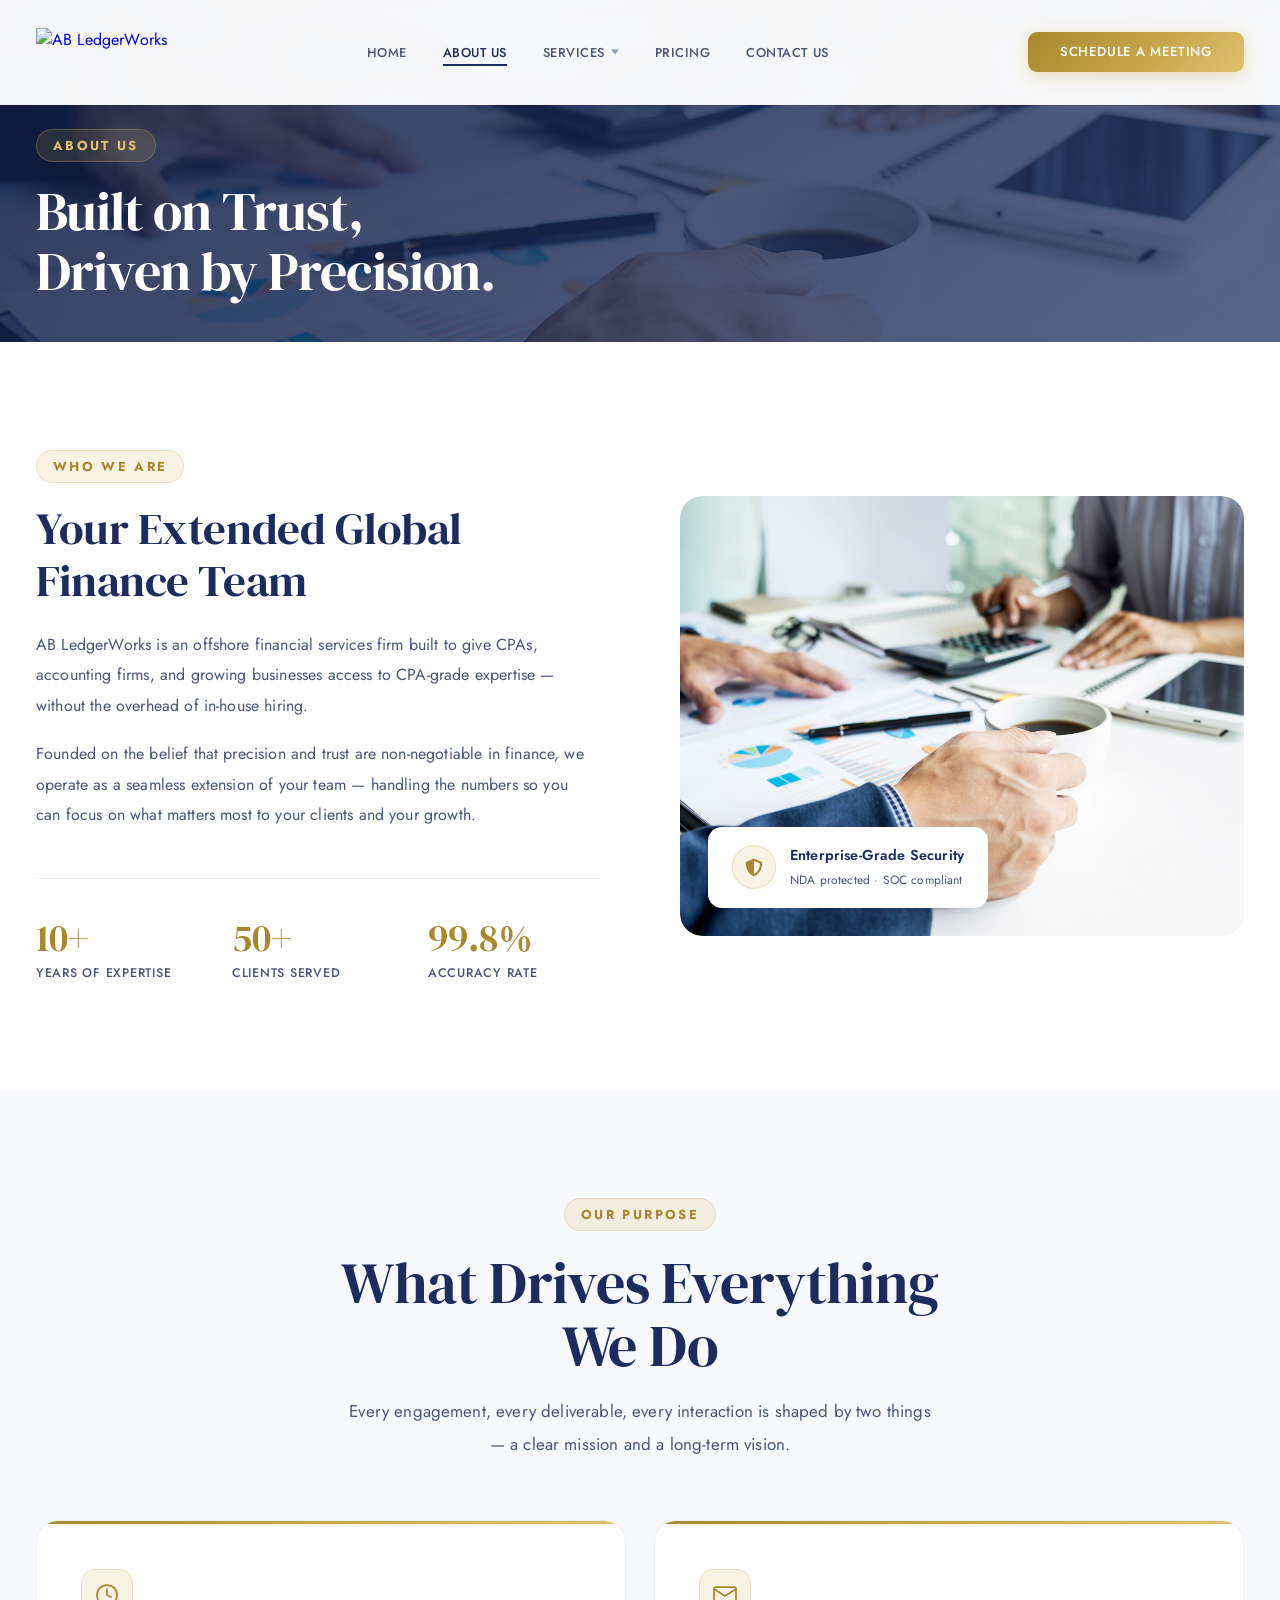
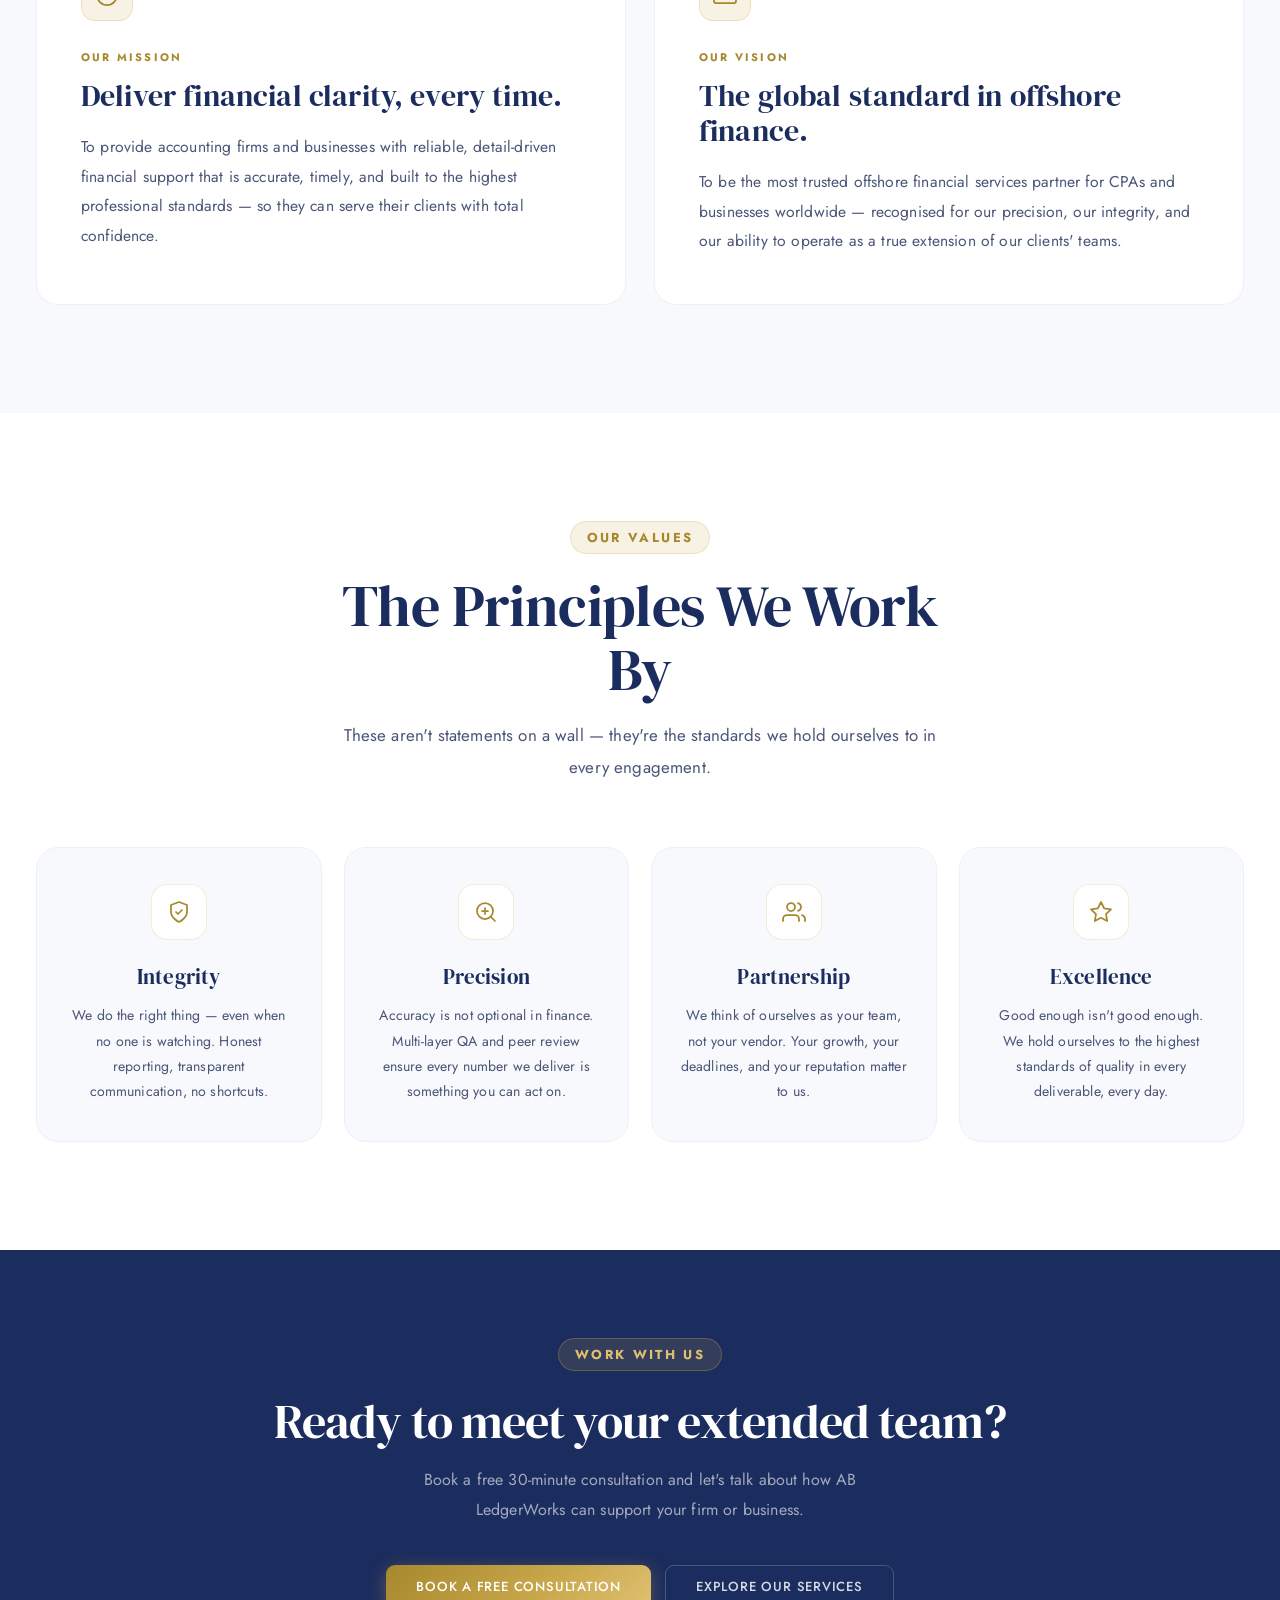
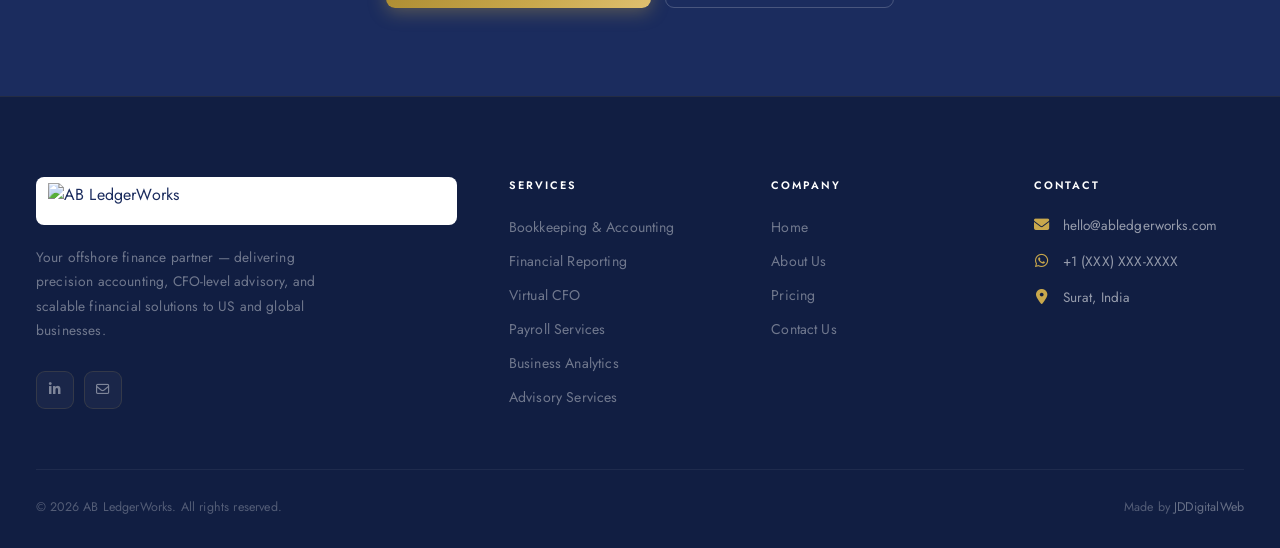
==== about.html @ 85bafb6c "Add About Us page with hero, who-we-are, mission/vision, values, and CTA sections Co-Authored-By: Cl" ====
<!DOCTYPE html>
<html lang="en">
<head>
<meta charset="UTF-8">
<meta name="viewport" content="width=device-width, initial-scale=1.0">
<title>About Us — AB LedgerWorks</title>
<link href="https://fonts.googleapis.com/css2?family=DM+Serif+Display:ital@0;1&family=Jost:wght@300;400;500;600&display=swap" rel="stylesheet">
<link rel="stylesheet" href="https://cdnjs.cloudflare.com/ajax/libs/font-awesome/6.4.0/css/all.min.css">
<link rel="stylesheet" href="/css/global.css">
<script src="/js/layout.js" defer></script>
<style>

  /* ═══════════════════════════════════════
     HERO
  ═══════════════════════════════════════ */
  .about-hero {
    position: relative; height: 38vh; min-height: 300px;
    display: flex; align-items: center; overflow: hidden;
  }
  .about-hero-img {
    position: absolute; inset: 0;
    width: 100%; height: 100%;
    object-fit: cover; object-position: center 40%;
  }
  .about-hero-overlay {
    position: absolute; inset: 0;
    background: linear-gradient(135deg, rgba(17,30,66,0.85) 0%, rgba(27,44,94,0.72) 100%);
  }
  .about-hero-content {
    position: relative; z-index: 2;
    width: 100%; padding-top: 88px;
  }
  .about-hero-label {
    display: inline-flex; align-items: center;
    font-family: var(--font-body);
    font-size: 13px; font-weight: 700; letter-spacing: 0.18em;
    text-transform: uppercase; color: var(--accent-light);
    background: rgba(201,168,76,0.15);
    border: 1px solid rgba(201,168,76,0.35);
    border-radius: 100px; padding: 6px 16px; margin-bottom: 20px;
  }
  .about-hero-title {
    font-family: var(--font-display);
    font-size: clamp(2.2rem, 4.5vw, 3.4rem);
    color: var(--white); font-weight: 400;
    line-height: 1.1; letter-spacing: -0.02em;
  }

  /* ═══════════════════════════════════════
     WHO WE ARE
  ═══════════════════════════════════════ */
  #who-we-are { background: var(--white); }
  .who-grid {
    display: grid; grid-template-columns: 1fr 1fr;
    gap: 80px; align-items: center;
  }
  .who-text .section-label { display: inline-flex; }
  .who-title {
    font-family: var(--font-display);
    font-size: clamp(2rem, 3.5vw, 2.8rem);
    color: var(--navy); font-weight: 400;
    line-height: 1.15; letter-spacing: -0.01em; margin-bottom: 24px;
  }
  .who-body {
    font-family: var(--font-body);
    font-size: 1rem; color: var(--grey-600);
    line-height: 1.9; margin-bottom: 18px; max-width: 56ch;
  }
  .who-stats {
    display: grid; grid-template-columns: repeat(3, 1fr);
    gap: 24px; margin-top: 48px;
    padding-top: 40px; border-top: 1px solid var(--grey-100);
  }
  .who-stat-num {
    font-family: var(--font-display);
    font-size: 2.4rem; color: var(--accent-dark);
    font-weight: 400; line-height: 1; margin-bottom: 6px;
  }
  .who-stat-label {
    font-family: var(--font-body);
    font-size: 0.78rem; font-weight: 500;
    color: var(--grey-600); letter-spacing: 0.06em;
    text-transform: uppercase;
  }
  .who-visual {
    position: relative; border-radius: var(--radius-lg); overflow: hidden;
  }
  .who-visual img {
    width: 100%; height: 440px;
    object-fit: cover; display: block;
    border-radius: var(--radius-lg);
  }
  .who-visual-badge {
    position: absolute; bottom: 28px; left: 28px;
    background: var(--white); border-radius: 14px;
    padding: 18px 24px; box-shadow: var(--shadow-lg);
    display: flex; align-items: center; gap: 14px;
  }
  .who-badge-icon {
    width: 44px; height: 44px; border-radius: 50%;
    background: var(--accent-glow); border: 1.5px solid rgba(201,168,76,0.30);
    display: flex; align-items: center; justify-content: center;
    color: var(--accent-dark); font-size: 1.1rem; flex-shrink: 0;
  }
  .who-badge-text strong {
    display: block; font-family: var(--font-body);
    font-size: 0.9rem; font-weight: 600; color: var(--navy); margin-bottom: 2px;
  }
  .who-badge-text span {
    font-family: var(--font-body);
    font-size: 0.75rem; color: var(--grey-600);
  }

  /* ═══════════════════════════════════════
     MISSION & VISION
  ═══════════════════════════════════════ */
  #mission { background: var(--off-white); }
  .mission-grid {
    display: grid; grid-template-columns: 1fr 1fr; gap: 28px;
    margin-top: 60px;
  }
  .mission-card {
    background: var(--white); border-radius: var(--radius-lg);
    border: 1px solid var(--grey-100);
    padding: 48px 44px;
    position: relative; overflow: hidden;
    transition: box-shadow 0.3s ease, transform 0.3s ease;
  }
  .mission-card:hover { transform: translateY(-4px); box-shadow: var(--shadow-lg); }
  .mission-card-accent {
    position: absolute; top: 0; left: 0; right: 0; height: 3px;
    background: linear-gradient(90deg, var(--accent-dark), var(--accent), var(--accent-light));
  }
  .mission-icon {
    width: 52px; height: 52px; border-radius: 14px;
    background: var(--accent-glow); border: 1.5px solid rgba(201,168,76,0.25);
    display: flex; align-items: center; justify-content: center;
    margin-bottom: 28px;
  }
  .mission-icon svg { width: 24px; height: 24px; stroke: var(--accent-dark); stroke-width: 1.75; fill: none; stroke-linecap: round; stroke-linejoin: round; }
  .mission-card-label {
    font-family: var(--font-body); font-size: 11px; font-weight: 700;
    letter-spacing: 0.2em; text-transform: uppercase;
    color: var(--accent-dark); margin-bottom: 14px;
  }
  .mission-card-title {
    font-family: var(--font-display); font-size: 1.9rem;
    color: var(--navy); font-weight: 400; line-height: 1.15; margin-bottom: 18px;
  }
  .mission-card-body {
    font-family: var(--font-body); font-size: 0.98rem;
    color: var(--grey-600); line-height: 1.9;
  }

  /* ═══════════════════════════════════════
     CORE VALUES
  ═══════════════════════════════════════ */
  #values { background: var(--white); }
  .values-intro { text-align: center; max-width: 640px; margin: 0 auto 64px; }
  .values-intro .section-label { display: inline-flex; }
  .values-grid {
    display: grid; grid-template-columns: repeat(4, 1fr); gap: 22px;
  }
  .value-card {
    background: var(--off-white); border-radius: var(--radius-lg);
    border: 1px solid var(--grey-100);
    padding: 36px 28px; text-align: center;
    transition: background 0.3s ease, transform 0.3s ease, box-shadow 0.3s ease;
  }
  .value-card:hover { background: var(--navy); transform: translateY(-4px); box-shadow: var(--shadow-lg); }
  .value-icon-wrap {
    width: 56px; height: 56px; border-radius: 16px; margin: 0 auto 22px;
    background: var(--white); border: 1.5px solid rgba(201,168,76,0.22);
    display: flex; align-items: center; justify-content: center;
    transition: background 0.3s, border-color 0.3s;
  }
  .value-card:hover .value-icon-wrap { background: rgba(255,255,255,0.10); border-color: rgba(255,255,255,0.20); }
  .value-icon-wrap svg { width: 24px; height: 24px; stroke: var(--accent-dark); stroke-width: 1.75; fill: none; stroke-linecap: round; stroke-linejoin: round; transition: stroke 0.3s; }
  .value-card:hover .value-icon-wrap svg { stroke: var(--accent-light); }
  .value-name {
    font-family: var(--font-display); font-size: 1.3rem;
    color: var(--navy); font-weight: 400; margin-bottom: 12px;
    transition: color 0.3s;
  }
  .value-card:hover .value-name { color: var(--white); }
  .value-desc {
    font-family: var(--font-body); font-size: 0.88rem;
    color: var(--grey-600); line-height: 1.8;
    transition: color 0.3s;
  }
  .value-card:hover .value-desc { color: rgba(255,255,255,0.65); }

  /* ═══════════════════════════════════════
     CTA STRIP
  ═══════════════════════════════════════ */
  #about-cta {
    background: var(--navy);
    padding: 88px 0;
    text-align: center;
  }
  .about-cta-label {
    display: inline-flex; align-items: center;
    font-family: var(--font-body); font-size: 13px; font-weight: 700;
    letter-spacing: 0.18em; text-transform: uppercase;
    color: var(--accent-light);
    background: rgba(201,168,76,0.15);
    border: 1px solid rgba(201,168,76,0.30);
    border-radius: 100px; padding: 6px 16px; margin-bottom: 24px;
  }
  .about-cta-title {
    font-family: var(--font-display);
    font-size: clamp(2rem, 4vw, 3rem);
    color: var(--white); font-weight: 400;
    line-height: 1.1; letter-spacing: -0.02em; margin-bottom: 18px;
  }
  .about-cta-sub {
    font-family: var(--font-body); font-size: 1rem;
    color: rgba(255,255,255,0.60); max-width: 48ch;
    margin: 0 auto 40px; line-height: 1.85;
  }
  .about-cta-actions { display: flex; gap: 14px; justify-content: center; flex-wrap: wrap; }

  /* ═══════════════════════════════════════
     RESPONSIVE
  ═══════════════════════════════════════ */
  @media (max-width: 1024px) {
    .values-grid { grid-template-columns: repeat(2, 1fr); }
  }
  @media (max-width: 900px) {
    .who-grid { grid-template-columns: 1fr; gap: 48px; }
    .mission-grid { grid-template-columns: 1fr; }
    .who-visual { display: none; }
  }
  @media (max-width: 768px) {
    .who-stats { grid-template-columns: repeat(2, 1fr); }
    .values-grid { grid-template-columns: 1fr 1fr; }
    .about-cta-actions { flex-direction: column; align-items: center; }
  }
  @media (max-width: 540px) {
    .values-grid { grid-template-columns: 1fr; }
    .who-stats { grid-template-columns: 1fr; }
  }

</style>
</head>
<body>

<!-- Nav and footer injected by layout.js -->

<!-- ═══════════════ HERO ═══════════════ -->
<section class="about-hero">
  <img src="/about.jpg" alt="AB LedgerWorks team" class="about-hero-img">
  <div class="about-hero-overlay"></div>
  <div class="container about-hero-content">
    <div class="about-hero-label">About Us</div>
    <h1 class="about-hero-title">Built on Trust,<br>Driven by Precision.</h1>
  </div>
</section>

<!-- ═══════════════ WHO WE ARE ═══════════════ -->
<section id="who-we-are" class="section">
  <div class="container">
    <div class="who-grid">

      <div class="who-text">
        <div class="section-label">Who We Are</div>
        <h2 class="who-title">Your Extended Global Finance Team</h2>
        <p class="who-body">AB LedgerWorks is an offshore financial services firm built to give CPAs, accounting firms, and growing businesses access to CPA-grade expertise — without the overhead of in-house hiring.</p>
        <p class="who-body">Founded on the belief that precision and trust are non-negotiable in finance, we operate as a seamless extension of your team — handling the numbers so you can focus on what matters most to your clients and your growth.</p>

        <div class="who-stats">
          <div>
            <div class="who-stat-num">10+</div>
            <div class="who-stat-label">Years of Expertise</div>
          </div>
          <div>
            <div class="who-stat-num">50+</div>
            <div class="who-stat-label">Clients Served</div>
          </div>
          <div>
            <div class="who-stat-num">99.8%</div>
            <div class="who-stat-label">Accuracy Rate</div>
          </div>
        </div>
      </div>

      <div class="who-visual">
        <img src="/about.jpg" alt="AB LedgerWorks at work">
        <div class="who-visual-badge">
          <div class="who-badge-icon">
            <i class="fa-solid fa-shield-halved"></i>
          </div>
          <div class="who-badge-text">
            <strong>Enterprise-Grade Security</strong>
            <span>NDA protected · SOC compliant</span>
          </div>
        </div>
      </div>

    </div>
  </div>
</section>

<!-- ═══════════════ MISSION & VISION ═══════════════ -->
<section id="mission" class="section">
  <div class="container">
    <div style="text-align:center; max-width:640px; margin:0 auto;">
      <div class="section-label" style="display:inline-flex;">Our Purpose</div>
      <h2 class="section-title">What Drives Everything We Do</h2>
      <p class="section-subtitle" style="margin:0 auto;">Every engagement, every deliverable, every interaction is shaped by two things — a clear mission and a long-term vision.</p>
    </div>

    <div class="mission-grid">

      <div class="mission-card">
        <div class="mission-card-accent"></div>
        <div class="mission-icon">
          <svg viewBox="0 0 24 24"><circle cx="12" cy="12" r="10"/><polyline points="12 6 12 12 16 14"/></svg>
        </div>
        <div class="mission-card-label">Our Mission</div>
        <h3 class="mission-card-title">Deliver financial clarity, every time.</h3>
        <p class="mission-card-body">To provide accounting firms and businesses with reliable, detail-driven financial support that is accurate, timely, and built to the highest professional standards — so they can serve their clients with total confidence.</p>
      </div>

      <div class="mission-card">
        <div class="mission-card-accent"></div>
        <div class="mission-icon">
          <svg viewBox="0 0 24 24"><path d="M1 6l11 7L23 6"/><rect x="1" y="4" width="22" height="16" rx="2"/></svg>
        </div>
        <div class="mission-card-label">Our Vision</div>
        <h3 class="mission-card-title">The global standard in offshore finance.</h3>
        <p class="mission-card-body">To be the most trusted offshore financial services partner for CPAs and businesses worldwide — recognised for our precision, our integrity, and our ability to operate as a true extension of our clients' teams.</p>
      </div>

    </div>
  </div>
</section>

<!-- ═══════════════ CORE VALUES ═══════════════ -->
<section id="values" class="section">
  <div class="container">
    <div class="values-intro">
      <div class="section-label">Our Values</div>
      <h2 class="section-title">The Principles We Work By</h2>
      <p class="section-subtitle" style="margin:0 auto;">These aren't statements on a wall — they're the standards we hold ourselves to in every engagement.</p>
    </div>

    <div class="values-grid">

      <div class="value-card">
        <div class="value-icon-wrap">
          <svg viewBox="0 0 24 24"><path d="M12 22s8-4 8-10V5l-8-3-8 3v7c0 6 8 10 8 10z"/><polyline points="9 12 11 14 15 10"/></svg>
        </div>
        <div class="value-name">Integrity</div>
        <p class="value-desc">We do the right thing — even when no one is watching. Honest reporting, transparent communication, no shortcuts.</p>
      </div>

      <div class="value-card">
        <div class="value-icon-wrap">
          <svg viewBox="0 0 24 24"><circle cx="11" cy="11" r="8"/><line x1="21" y1="21" x2="16.65" y2="16.65"/><line x1="11" y1="8" x2="11" y2="14"/><line x1="8" y1="11" x2="14" y2="11"/></svg>
        </div>
        <div class="value-name">Precision</div>
        <p class="value-desc">Accuracy is not optional in finance. Multi-layer QA and peer review ensure every number we deliver is something you can act on.</p>
      </div>

      <div class="value-card">
        <div class="value-icon-wrap">
          <svg viewBox="0 0 24 24"><path d="M17 21v-2a4 4 0 0 0-4-4H5a4 4 0 0 0-4 4v2"/><circle cx="9" cy="7" r="4"/><path d="M23 21v-2a4 4 0 0 0-3-3.87"/><path d="M16 3.13a4 4 0 0 1 0 7.75"/></svg>
        </div>
        <div class="value-name">Partnership</div>
        <p class="value-desc">We think of ourselves as your team, not your vendor. Your growth, your deadlines, and your reputation matter to us.</p>
      </div>

      <div class="value-card">
        <div class="value-icon-wrap">
          <svg viewBox="0 0 24 24"><polygon points="12 2 15.09 8.26 22 9.27 17 14.14 18.18 21.02 12 17.77 5.82 21.02 7 14.14 2 9.27 8.91 8.26 12 2"/></svg>
        </div>
        <div class="value-name">Excellence</div>
        <p class="value-desc">Good enough isn't good enough. We hold ourselves to the highest standards of quality in every deliverable, every day.</p>
      </div>

    </div>
  </div>
</section>

<!-- ═══════════════ CTA ═══════════════ -->
<section id="about-cta">
  <div class="container">
    <div class="about-cta-label">Work With Us</div>
    <h2 class="about-cta-title">Ready to meet your extended team?</h2>
    <p class="about-cta-sub">Book a free 30-minute consultation and let's talk about how AB LedgerWorks can support your firm or business.</p>
    <div class="about-cta-actions">
      <a href="/contact.html" class="btn btn-primary">Book a Free Consultation</a>
      <a href="/services.html" class="btn btn-outline-white">Explore Our Services</a>
    </div>
  </div>
</section>

<script>
  /* ── ABOUT PAGE JS ── */
</script>
</body>
</html>
---- css/global.css ----
/* ═══════════════════════════════════════
   AB LEDGERWORKS — GLOBAL STYLESHEET
   Shared across all pages
═══════════════════════════════════════ */

/* ─── TOKENS ─── */
:root {
  --navy:         #1B2C5E;
  --navy-deep:    #111E42;
  --navy-mid:     #213570;
  --navy-light:   #2B4494;
  --accent:       #C9A84C;
  --accent-light: #DFC070;
  --accent-dark:  #A8882E;
  --accent-glow:  rgba(201,168,76,0.15);
  --silver:       #8C9BB5;
  --white:        #FFFFFF;
  --off-white:    #F8F9FC;
  --grey-50:      #F4F6FA;
  --grey-100:     #EDF0F7;
  --grey-200:     #D8DDEC;
  --grey-300:     #B8C2D8;
  --grey-400:     #8C9BB5;
  --grey-600:     #4A5578;
  --grey-800:     #2A3355;
  --font-display: 'DM Serif Display', Georgia, serif;
  --font-body:    'Jost', system-ui, sans-serif;
  --shadow-sm:    0 1px 4px rgba(27,44,94,0.07);
  --shadow-md:    0 4px 20px rgba(27,44,94,0.12);
  --shadow-lg:    0 16px 52px rgba(27,44,94,0.18);
  --shadow-accent: 0 8px 32px rgba(201,168,76,0.30);
  --radius:       14px;
  --radius-lg:    22px;
  --radius-xl:    32px;
}

/* ─── RESET ─── */
*, *::before, *::after { box-sizing: border-box; margin: 0; padding: 0; }
html { scroll-behavior: smooth; }
body {
  font-family: var(--font-body);
  font-size: 16px;
  font-weight: 400;
  color: var(--navy);
  background: var(--white);
  overflow-x: hidden;
  -webkit-font-smoothing: antialiased;
  letter-spacing: 0.01em;
}

/* ─── UTILITY ─── */
.container { max-width: 1320px; margin: 0 auto; padding: 0 36px; }
.section { padding: 108px 0; }

/* ─── SECTION TYPOGRAPHY ─── */
.section-label {
  display: inline-flex; align-items: center;
  font-family: var(--font-body);
  font-size: 13px; font-weight: 700; letter-spacing: 0.18em;
  text-transform: uppercase; color: var(--accent-dark); margin-bottom: 20px;
  background: var(--accent-glow);
  border: 1px solid rgba(201,168,76,0.25);
  border-radius: 100px;
  padding: 6px 16px;
  backdrop-filter: blur(6px); -webkit-backdrop-filter: blur(6px);
}
.section-title {
  font-family: var(--font-display);
  font-size: clamp(2.6rem, 4.5vw, 3.6rem);
  color: var(--navy); line-height: 1.1; margin-bottom: 18px;
  font-weight: 400; letter-spacing: -0.01em;
}
.section-subtitle {
  font-family: var(--font-body);
  font-size: 1.06rem; font-weight: 400; color: var(--grey-600); line-height: 1.9; max-width: 60ch;
}

/* ─── BUTTONS ─── */
.btn {
  display: inline-flex; align-items: center; gap: 8px;
  padding: 14px 30px; border-radius: 9px; font-family: var(--font-body);
  font-size: 0.82rem; font-weight: 500; cursor: pointer;
  text-decoration: none; border: none; line-height: 1;
  letter-spacing: 0.06em; text-transform: uppercase;
}
.btn-primary {
  background: linear-gradient(135deg, var(--accent-dark) 0%, var(--accent) 60%, var(--accent-light) 100%);
  color: var(--white); box-shadow: 0 4px 18px rgba(201,168,76,0.36);
  transition: transform 0.25s, box-shadow 0.25s;
}
.btn-primary:hover { transform: translateY(-2px); box-shadow: var(--shadow-accent); }
.btn-outline {
  background: transparent; color: var(--navy); border: 1.5px solid var(--grey-200);
  transition: border-color 0.2s, color 0.2s, background 0.2s;
}
.btn-outline:hover { border-color: var(--accent); color: var(--accent-dark); background: var(--accent-glow); }
.btn-outline-white {
  background: transparent; color: rgba(255,255,255,0.82);
  border: 1.5px solid rgba(255,255,255,0.20);
  transition: border-color 0.2s, color 0.2s, background 0.2s;
}
.btn-outline-white:hover { border-color: rgba(255,255,255,0.6); color: var(--white); background: rgba(255,255,255,0.08); }
.btn-glass {
  background: rgba(255,255,255,0.10); color: var(--white);
  border: 1.5px solid rgba(255,255,255,0.22);
  backdrop-filter: blur(10px); -webkit-backdrop-filter: blur(10px);
  transition: background 0.25s, border-color 0.25s, color 0.25s, box-shadow 0.25s;
}
.btn-glass:hover {
  background: var(--accent); border-color: var(--accent);
  color: var(--white); box-shadow: var(--shadow-accent);
}
.btn-navy {
  background: var(--navy); color: var(--white);
  box-shadow: 0 4px 18px rgba(27,44,94,0.30);
  transition: background 0.25s, transform 0.25s, box-shadow 0.25s;
}
.btn-navy:hover { background: var(--navy-light); transform: translateY(-2px); box-shadow: 0 8px 28px rgba(27,44,94,0.38); }

/* ─── SCROLL PROGRESS ─── */
.scroll-progress {
  position: fixed; top: 0; left: 0; height: 3px;
  background: linear-gradient(90deg, var(--navy-deep), var(--navy-light), #5B8FD4);
  z-index: 200; width: 0%; transition: width 0.1s linear;
}

/* ═══════════════════════════════════════
   NAVBAR
═══════════════════════════════════════ */
nav {
  position: fixed; top: 0; left: 0; right: 0; z-index: 100;
  padding: 28px 0;
  background: rgba(255,255,255,0.96);
  backdrop-filter: blur(14px); -webkit-backdrop-filter: blur(14px);
  box-shadow: 0 1px 0 rgba(27,44,94,0.08);
  border-bottom: 1px solid var(--grey-100);
  transition: padding 0.3s ease, box-shadow 0.3s ease;
}
nav.scrolled {
  padding: 20px 0;
  box-shadow: 0 4px 28px rgba(27,44,94,0.10);
  border-bottom-color: var(--grey-200);
}
nav .container { display: flex; align-items: center; justify-content: space-between; gap: 24px; }

.nav-logo { display: flex; align-items: center; gap: 14px; text-decoration: none; flex-shrink: 0; order: 1; }
.nav-logo-img { height: 48px; width: auto; object-fit: contain; }

.nav-links { display: flex; align-items: center; gap: 36px; list-style: none; flex: 1; justify-content: center; order: 2; }
.nav-item { position: relative; }
.nav-item > a {
  display: flex; align-items: center; gap: 5px; color: var(--grey-600);
  text-decoration: none; font-size: 0.8rem; font-weight: 500;
  letter-spacing: 0.04em; text-transform: uppercase;
  transition: color 0.2s; position: relative;
}
.nav-item > a::after {
  content: ''; position: absolute; bottom: -4px; left: 0; right: 0;
  height: 1.5px; background: var(--navy);
  transform: scaleX(0); transition: transform 0.25s ease;
}
.nav-item > a:hover,
.nav-item > a.active { color: var(--navy); }
.nav-item > a:hover::after,
.nav-item > a.active::after { transform: scaleX(1); }

.dropdown-toggle { padding-right: 14px; }
.dropdown-toggle::before {
  content: ''; position: absolute; right: 0; top: 50%;
  transform: translateY(-50%); width: 0; height: 0;
  border-left: 4px solid transparent; border-right: 4px solid transparent;
  border-top: 5px solid var(--grey-400);
  transition: transform 0.3s, border-top-color 0.2s; pointer-events: none;
}
.nav-item:hover > a.dropdown-toggle::before { transform: translateY(-50%) rotate(180deg); border-top-color: var(--navy); }
.nav-item > a.dropdown-toggle::after { display: none; }

.dropdown-menu {
  position: absolute; top: 100%; left: -16px; min-width: 290px;
  background: var(--white); border: 1px solid var(--grey-100); border-radius: 16px;
  box-shadow: 0 16px 44px rgba(27,44,94,0.14);
  margin-top: 10px; opacity: 0; visibility: hidden;
  transform: translateY(-6px); transition: all 0.25s ease;
  padding: 8px 0; z-index: 101;
}
.nav-item:hover .dropdown-menu { opacity: 1; visibility: visible; transform: translateY(0); }
.dropdown-menu a {
  display: block; padding: 11px 20px; color: var(--grey-600);
  text-decoration: none; font-size: 0.86rem; font-weight: 500;
  transition: all 0.2s; border-left: 2px solid transparent;
}
.dropdown-menu a:hover { background: var(--grey-50); color: var(--navy); border-left-color: var(--navy); padding-left: 24px; }
.dropdown-menu .dropdown-title {
  padding: 12px 20px 8px; color: var(--navy); font-weight: 700;
  font-size: 0.74rem; text-transform: uppercase; letter-spacing: 0.11em;
  border-bottom: 1px solid var(--grey-100);
}

.nav-cta { display: flex; align-items: center; gap: 12px; flex-shrink: 0; order: 3; }

.hamburger {
  display: none; flex-direction: column; gap: 5px; cursor: pointer;
  padding: 4px; background: none; border: none; order: 3; margin-left: auto;
}
.hamburger span { display: block; width: 22px; height: 2px; background: var(--navy); border-radius: 2px; transition: all 0.3s ease; }
.hamburger.active span:nth-child(1) { transform: translateY(7px) rotate(45deg); }
.hamburger.active span:nth-child(2) { opacity: 0; transform: scaleX(0); }
.hamburger.active span:nth-child(3) { transform: translateY(-7px) rotate(-45deg); }

.mobile-menu {
  display: none; position: fixed; top: 62px; left: 0; right: 0;
  background: var(--navy-deep); flex-direction: column;
  z-index: 99; max-height: calc(100vh - 62px); overflow-y: auto; padding: 20px 0;
}
.mobile-menu.active { display: flex; }
.mobile-menu > a, .mobile-menu .mobile-dropdown-toggle {
  padding: 14px 24px; color: rgba(255,255,255,0.8); text-decoration: none;
  font-size: 0.9rem; font-weight: 500;
  border-bottom: 1px solid rgba(27,44,94,0.25);
  transition: all 0.2s; display: flex; align-items: center; justify-content: space-between;
  background: none; border: none; cursor: pointer; width: 100%;
}
.mobile-menu > a:hover, .mobile-menu .mobile-dropdown-toggle:hover { background: rgba(43,68,148,0.30); color: var(--white); }
.mobile-dropdown-menu { display: none; flex-direction: column; background: rgba(0,0,0,0.2); }
.mobile-dropdown-menu.active { display: flex; }
.mobile-dropdown-menu a {
  padding: 11px 40px; color: rgba(255,255,255,0.68); text-decoration: none;
  font-size: 0.85rem; border-bottom: 1px solid rgba(27,44,94,0.15);
}
.mobile-dropdown-menu a:hover { background: rgba(43,68,148,0.25); color: rgba(255,255,255,0.95); }

/* ═══════════════════════════════════════
   FOOTER
═══════════════════════════════════════ */
footer { background: var(--navy-deep); padding: 80px 0 32px; border-top: 1px solid rgba(201,168,76,0.10); }
.footer-top { display: grid; grid-template-columns: 2fr 1fr 1fr 1fr; gap: 52px; margin-bottom: 60px; }

.footer-logo-img { height: 48px; width: auto; object-fit: contain; display: block; margin-bottom: 20px; background: var(--white); padding: 6px 12px; border-radius: 8px; }
.footer-brand-desc { color: rgba(255,255,255,0.40); font-size: 0.86rem; line-height: 1.78; max-width: 280px; margin-bottom: 28px; }
.footer-social { display: flex; gap: 10px; }
.footer-social a {
  width: 38px; height: 38px; border-radius: 9px;
  background: rgba(255,255,255,0.04); border: 1px solid rgba(201,168,76,0.14);
  display: flex; align-items: center; justify-content: center;
  color: rgba(255,255,255,0.44); text-decoration: none; font-size: 0.85rem;
  transition: background 0.25s, border-color 0.25s, color 0.25s;
}
.footer-social a:hover { background: var(--accent); border-color: var(--accent); color: var(--navy-deep); }
.footer-col-title { font-family: var(--font-body); color: var(--white); font-weight: 600; font-size: 0.68rem; text-transform: uppercase; letter-spacing: 0.18em; margin-bottom: 22px; }
.footer-links { list-style: none; display: flex; flex-direction: column; gap: 11px; }
.footer-links a { font-family: var(--font-body); color: rgba(255,255,255,0.40); font-size: 0.88rem; font-weight: 400; text-decoration: none; transition: color 0.2s; }
.footer-links a:hover { color: var(--accent-light); }
.footer-contact-item { display: flex; align-items: flex-start; gap: 13px; margin-bottom: 16px; }
.contact-icon { color: var(--accent); flex-shrink: 0; font-size: 0.95rem; width: 1rem; display: flex; align-items: center; justify-content: center; margin-top: 2px; }
.footer-contact-item span, .footer-contact-item a { color: rgba(255,255,255,0.56); font-size: 0.85rem; line-height: 1.5; text-decoration: none; transition: color 0.2s; }
.footer-contact-item a:hover { color: var(--accent-light); }
.footer-bottom {
  border-top: 1px solid rgba(255,255,255,0.06); padding-top: 28px;
  display: flex; justify-content: space-between; align-items: center; flex-wrap: wrap; gap: 16px;
}
.footer-copy { color: rgba(255,255,255,0.28); font-size: 0.78rem; }
.footer-credit { color: rgba(255,255,255,0.28); font-size: 0.78rem; }
.footer-credit a { color: rgba(255,255,255,0.36); text-decoration: none; transition: color 0.2s; }
.footer-credit a:hover { color: var(--accent-light); }

/* ═══════════════════════════════════════
   RESPONSIVE — SHARED
═══════════════════════════════════════ */
@media (max-width: 1100px) {
  .footer-top { grid-template-columns: 1fr 1fr; gap: 40px; }
}
@media (max-width: 900px) {
  .nav-links, .nav-cta { display: none; }
  .hamburger { display: flex; }
  .section { padding: 84px 0; }
}
@media (max-width: 768px) {
  nav { padding: 10px 0; }
  .nav-logo-img { height: 36px; }
  .section { padding: 72px 0; }
  .footer-top { grid-template-columns: 1fr; gap: 36px; }
  .footer-brand-desc { max-width: 100%; }
  .footer-bottom { flex-direction: column; align-items: flex-start; }
}
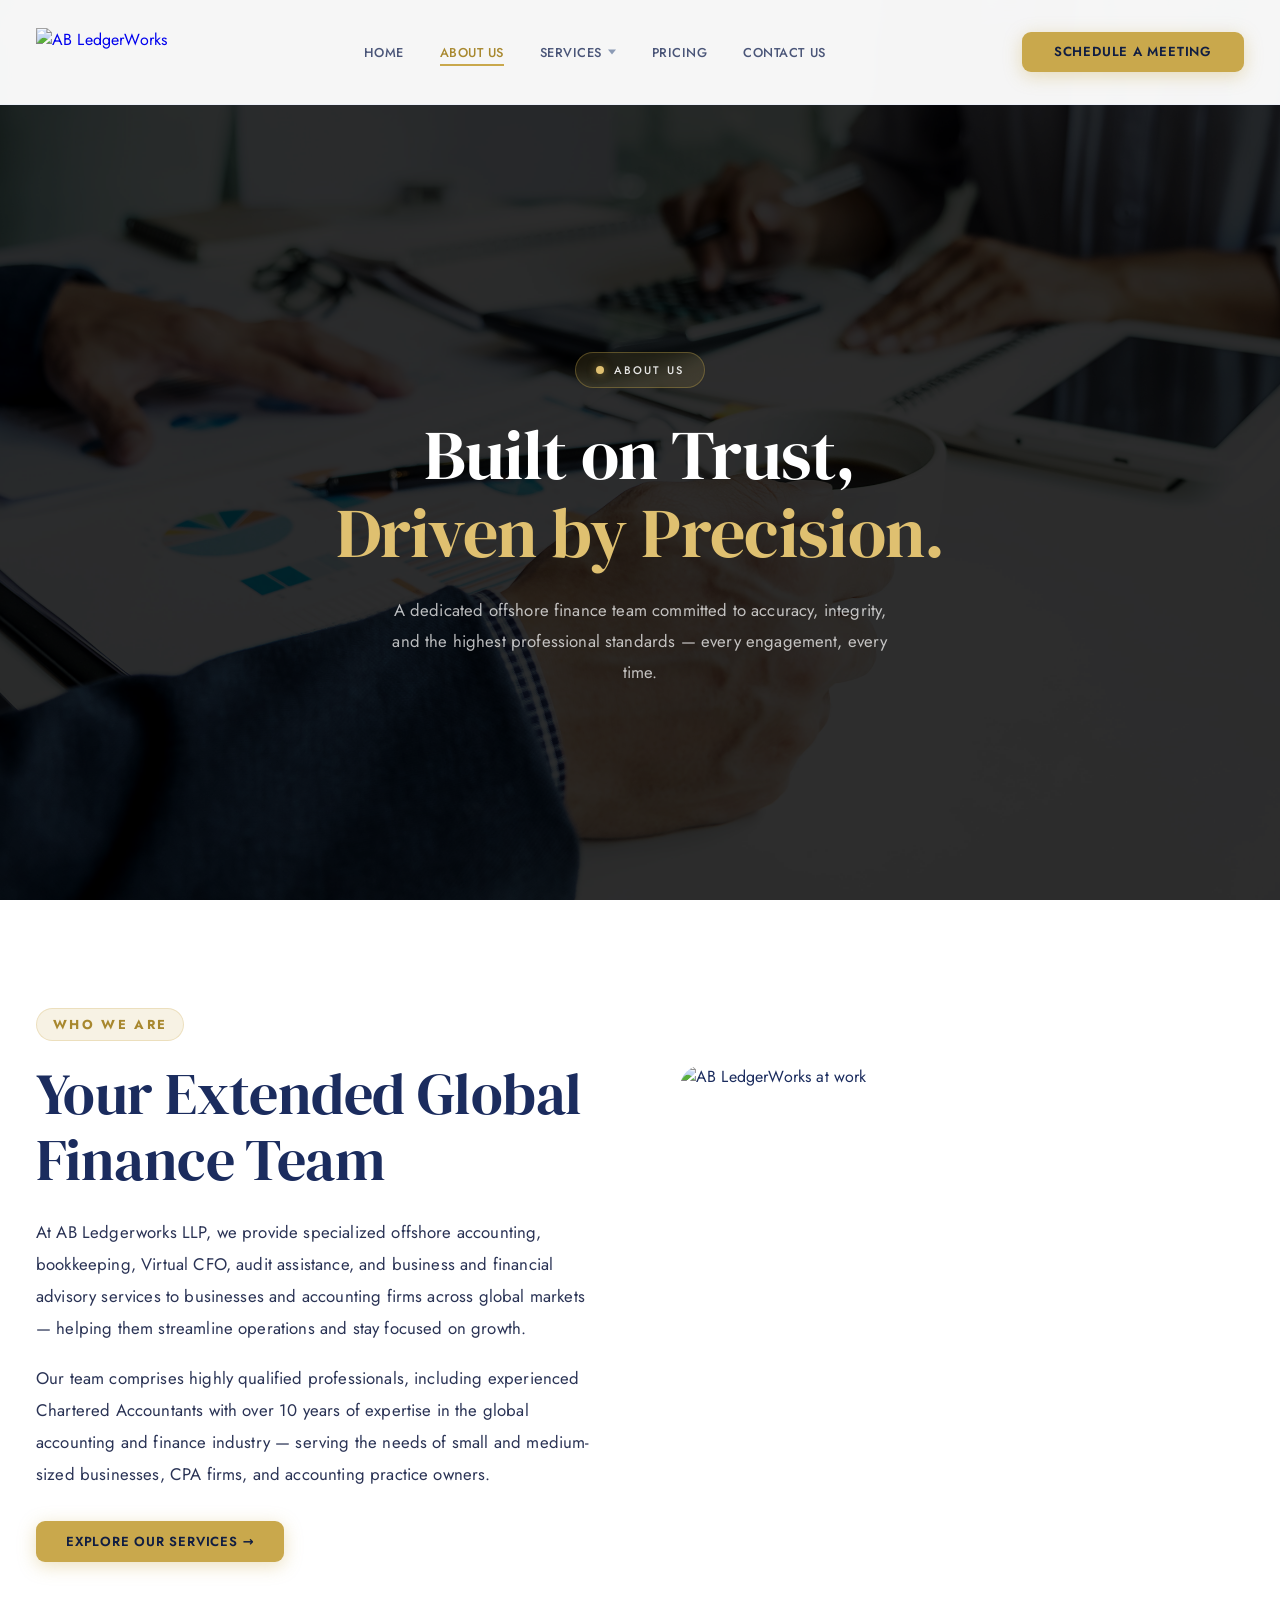
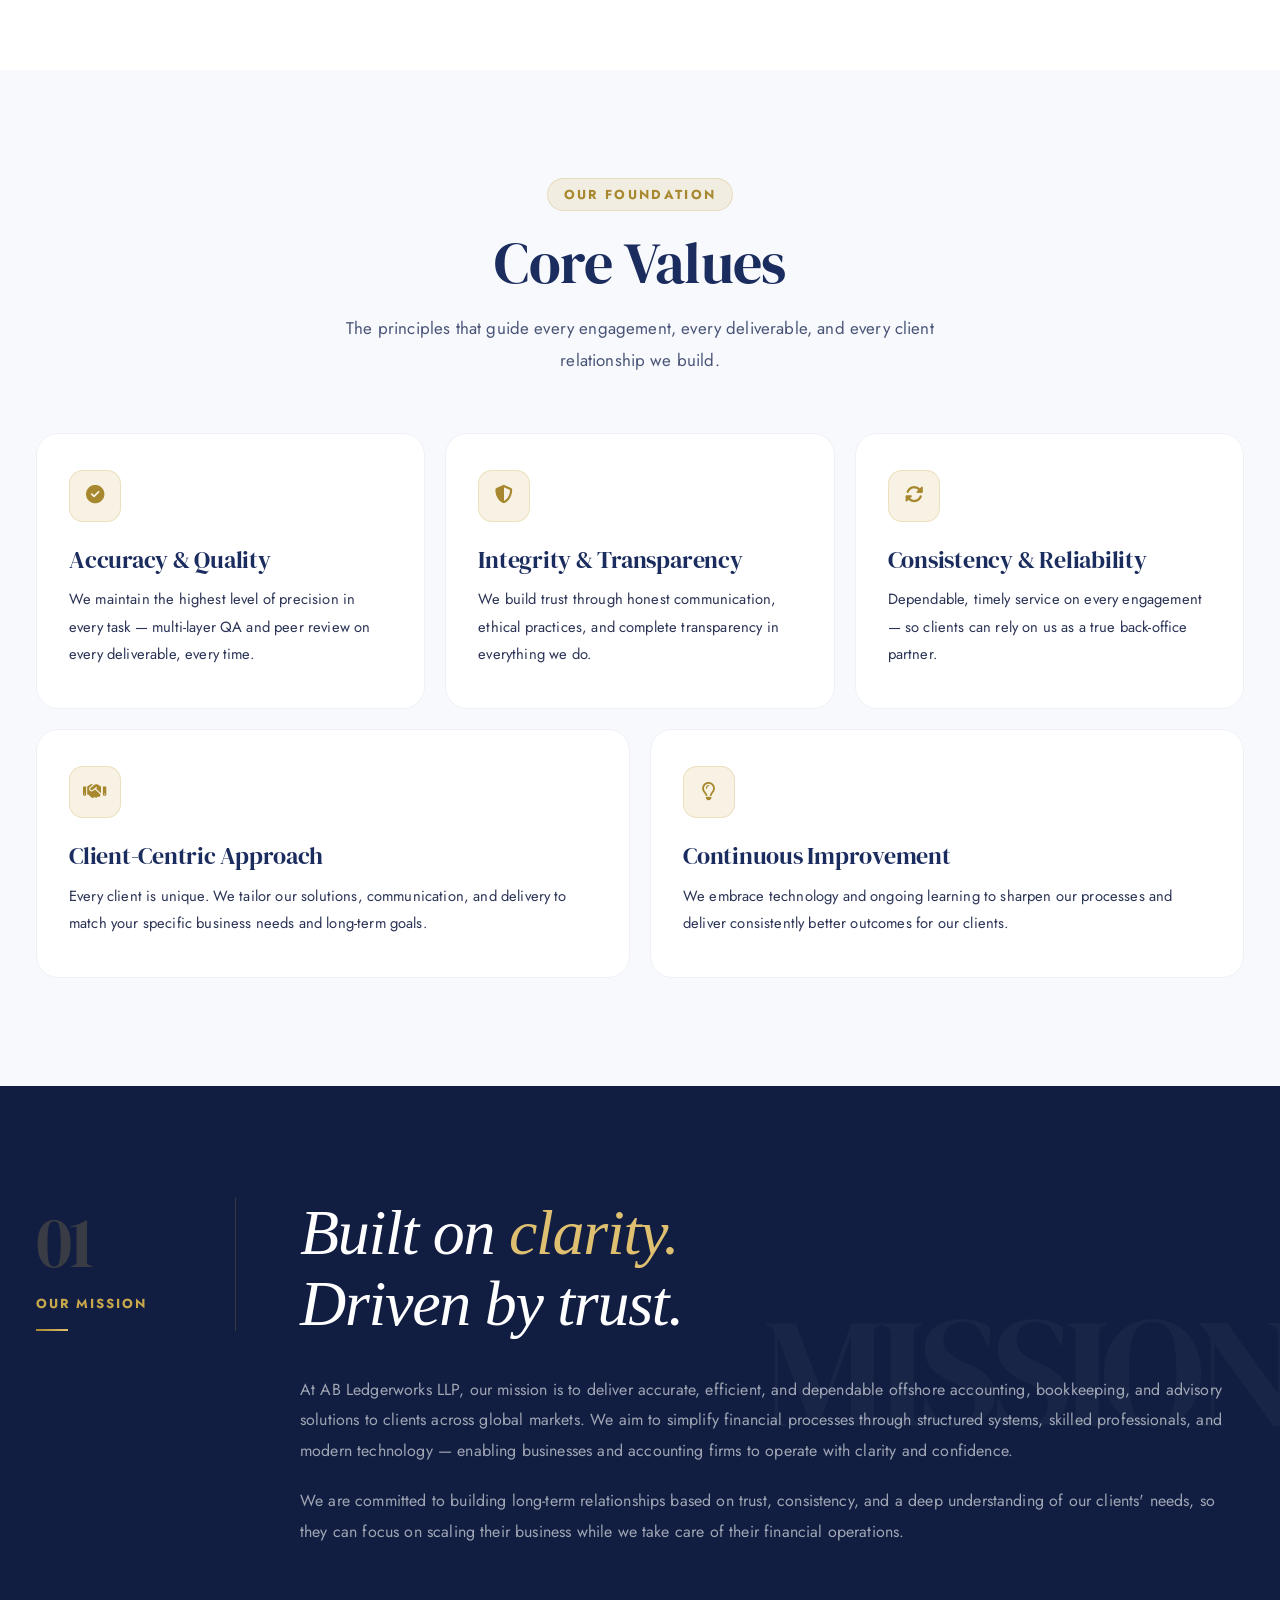
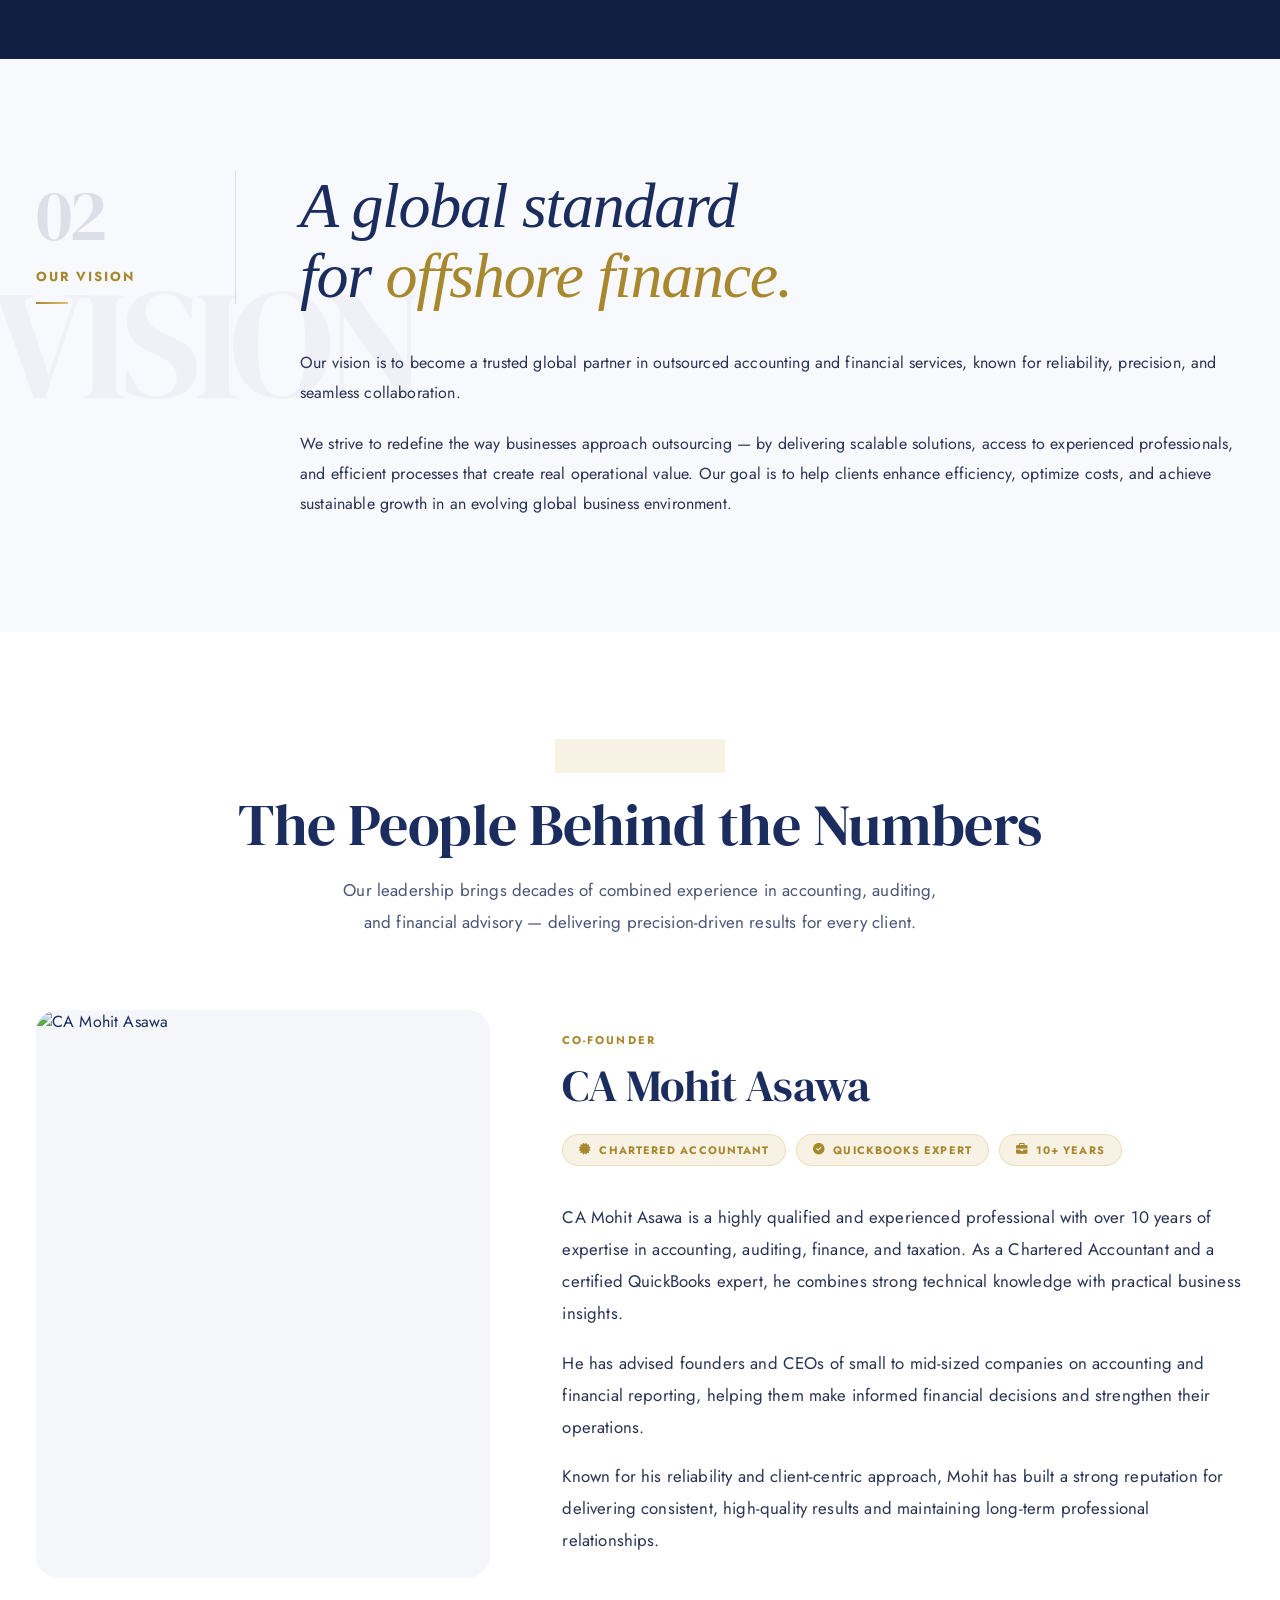
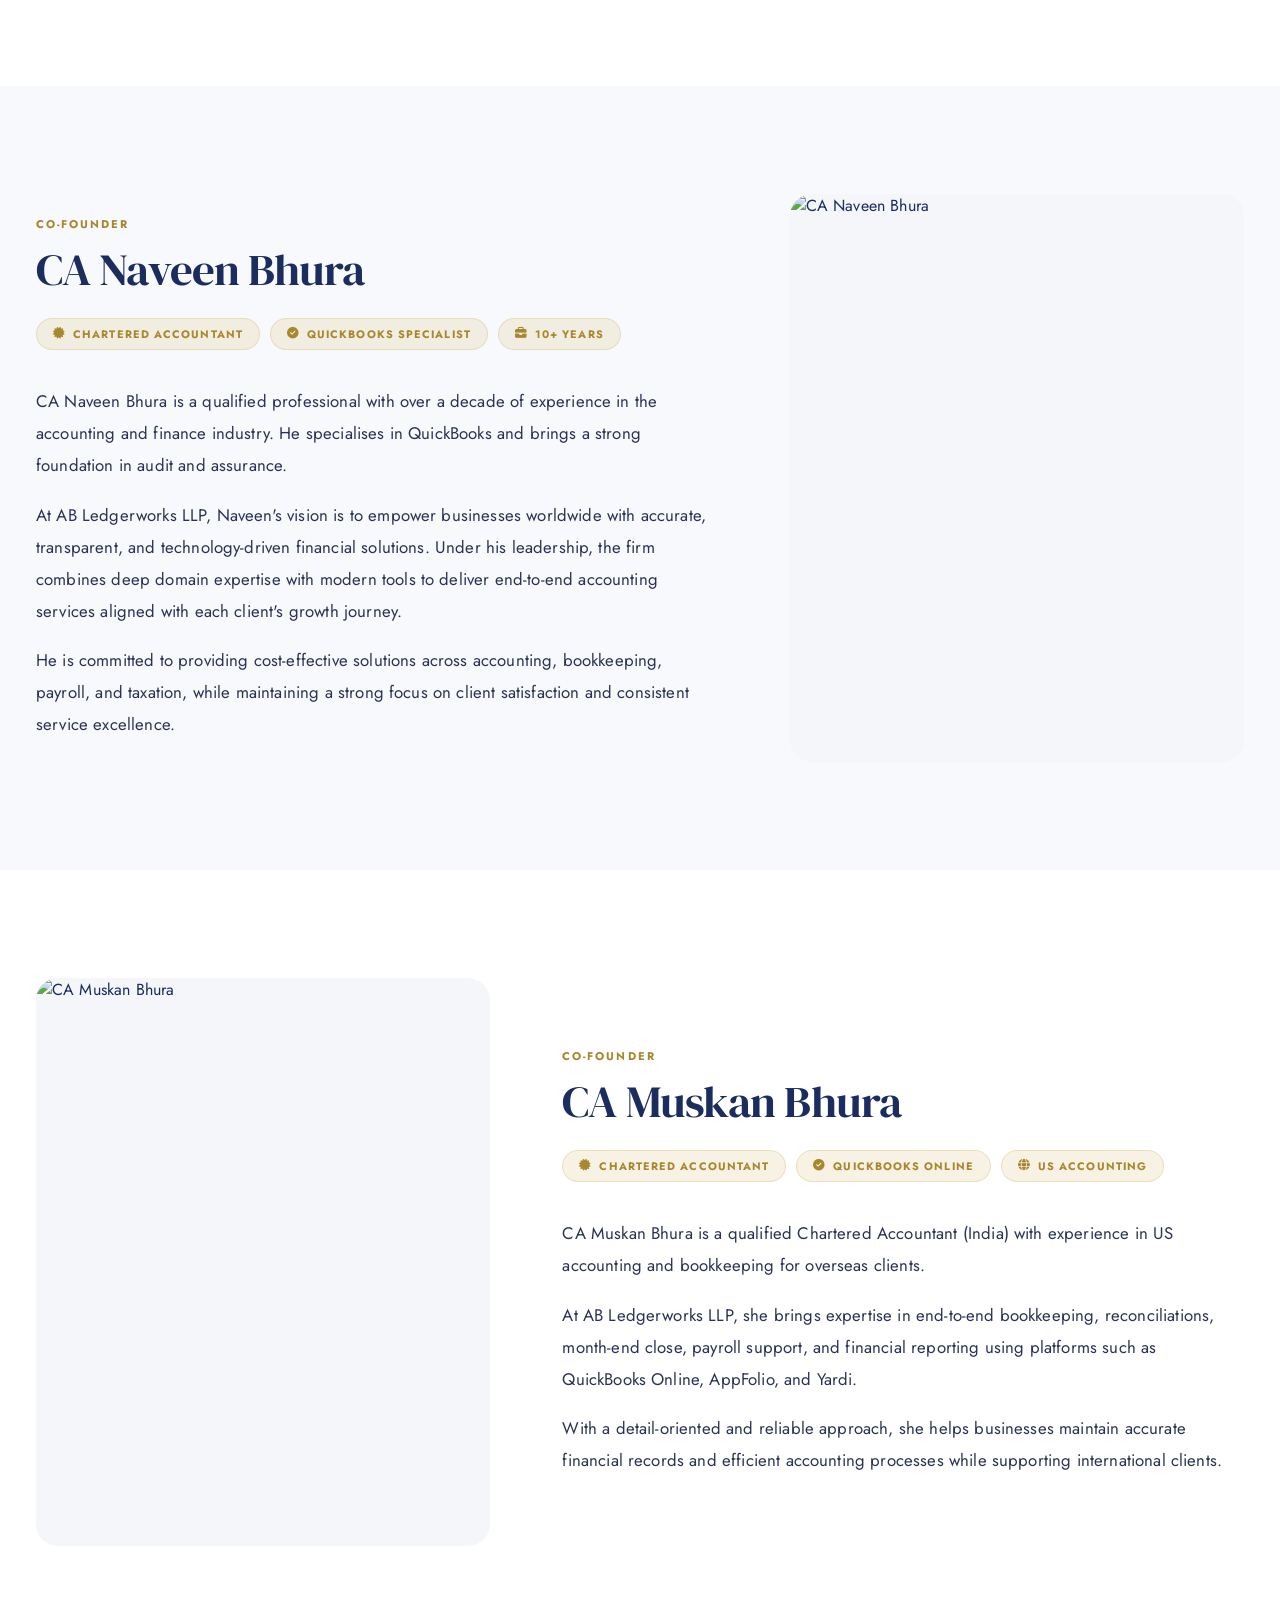
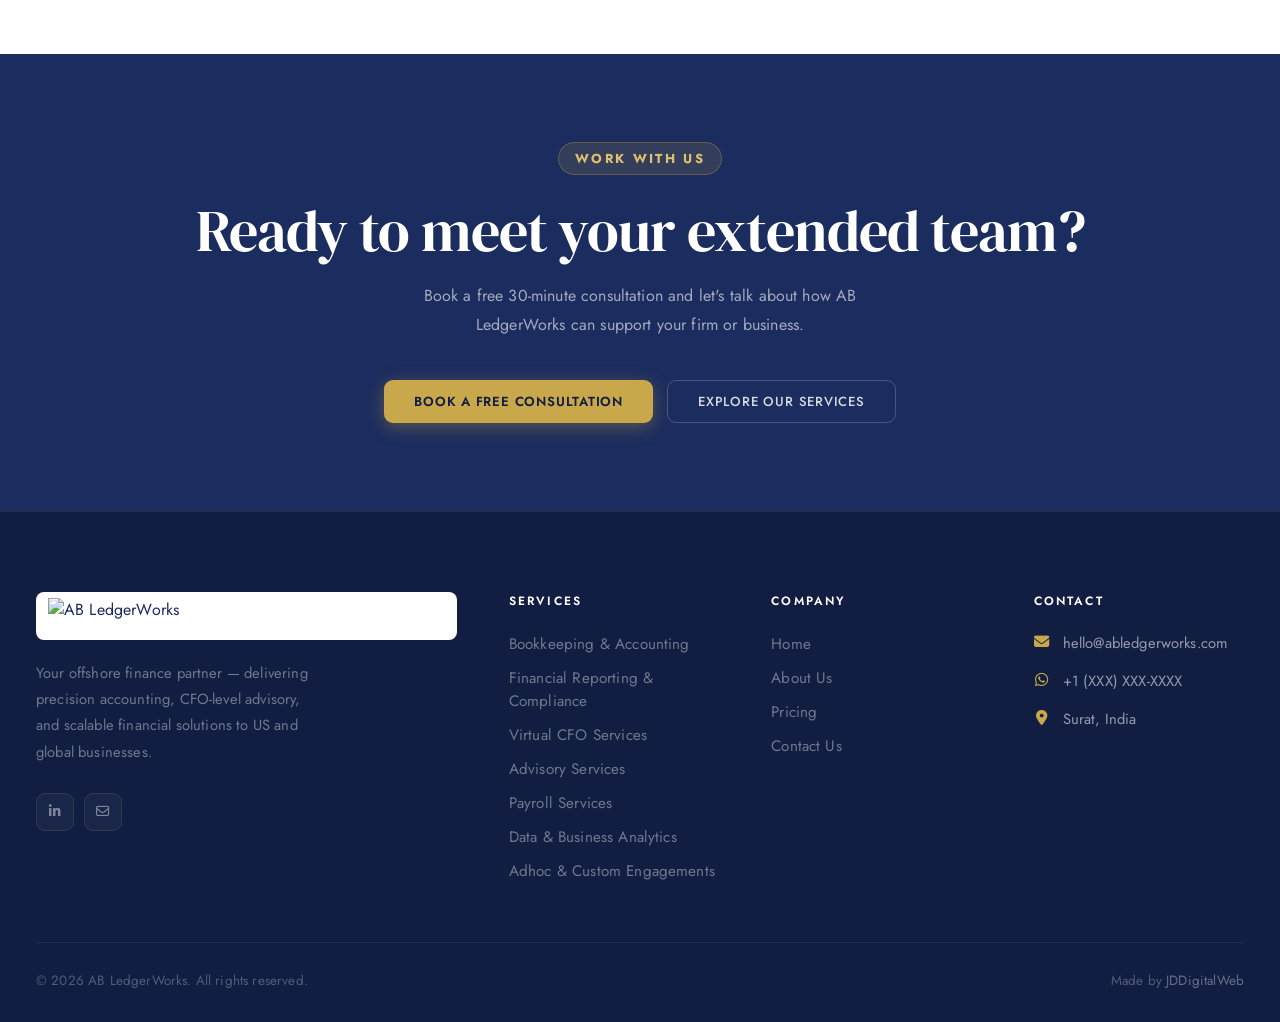
==== commit 90bdaa30: "Consolidate hero animations into global.css utility classes Add .hero-anim-label/title/sub/actions t" ====
--- a/about.html
+++ b/about.html
@@ -1,4 +1,4 @@
-<!DOCTYPE html>
+﻿<!DOCTYPE html>
 <html lang="en">
 <head>
 <meta charset="UTF-8">
@@ -6,50 +6,64 @@
 <title>About Us — AB LedgerWorks</title>
 <link href="https://fonts.googleapis.com/css2?family=DM+Serif+Display:ital@0;1&family=Jost:wght@300;400;500;600&display=swap" rel="stylesheet">
 <link rel="stylesheet" href="https://cdnjs.cloudflare.com/ajax/libs/font-awesome/6.4.0/css/all.min.css">
-<link rel="stylesheet" href="/css/global.css">
-<script src="/js/layout.js" defer></script>
+<link rel="stylesheet" href="css/global.css">
+<script src="js/layout.js" defer></script>
 <style>
 
   /* ═══════════════════════════════════════
      HERO
   ═══════════════════════════════════════ */
   .about-hero {
-    position: relative; height: 38vh; min-height: 300px;
+    position: relative; height: 100vh; min-height: 560px;
     display: flex; align-items: center; overflow: hidden;
-  }
-  .about-hero-img {
-    position: absolute; inset: 0;
-    width: 100%; height: 100%;
-    object-fit: cover; object-position: center 40%;
+    background-image: url('about.jpg');
+    background-size: cover; background-position: center 35%;
   }
   .about-hero-overlay {
     position: absolute; inset: 0;
-    background: linear-gradient(135deg, rgba(17,30,66,0.85) 0%, rgba(27,44,94,0.72) 100%);
+    background: rgba(0,0,0,0.82);
   }
   .about-hero-content {
     position: relative; z-index: 2;
-    width: 100%; padding-top: 88px;
+    width: 100%; padding-top: 140px;
+    text-align: center;
   }
   .about-hero-label {
-    display: inline-flex; align-items: center;
+    display: inline-flex; align-items: center; gap: 10px;
     font-family: var(--font-body);
-    font-size: 13px; font-weight: 700; letter-spacing: 0.18em;
-    text-transform: uppercase; color: var(--accent-light);
-    background: rgba(201,168,76,0.15);
+    font-size: 11px; font-weight: 500; letter-spacing: 0.2em;
+    text-transform: uppercase; color: rgba(255,255,255,0.88);
+    background: rgba(201,168,76,0.12);
     border: 1px solid rgba(201,168,76,0.35);
-    border-radius: 100px; padding: 6px 16px; margin-bottom: 20px;
+    border-radius: 100px; padding: 9px 20px; margin-bottom: 28px;
+    backdrop-filter: blur(8px);
+  }
+  .about-hero-label::before {
+    content: ''; display: block; width: 8px; height: 8px;
+    border-radius: 50%; flex-shrink: 0;
+    background: var(--accent-light);
+    box-shadow: 0 0 8px rgba(201,168,76,0.6);
   }
   .about-hero-title {
     font-family: var(--font-display);
-    font-size: clamp(2.2rem, 4.5vw, 3.4rem);
+    font-size: clamp(2.8rem, 5.5vw, 4.8rem);
     color: var(--white); font-weight: 400;
-    line-height: 1.1; letter-spacing: -0.02em;
+    line-height: 1.12; letter-spacing: -0.01em;
+    margin-bottom: 22px;
+  }
+  .about-hero-title em { color: var(--accent-light); font-style: normal; }
+  .about-hero-sub {
+    font-family: var(--font-body);
+    font-size: 1.05rem; font-weight: 400; color: rgba(255,255,255,0.72);
+    max-width: 52ch; margin: 0 auto;
+    line-height: 1.85;
   }
 
   /* ═══════════════════════════════════════
      WHO WE ARE
   ═══════════════════════════════════════ */
   #who-we-are { background: var(--white); }
+  #values { background: var(--off-white); }
   .who-grid {
     display: grid; grid-template-columns: 1fr 1fr;
     gap: 80px; align-items: center;
@@ -57,30 +71,14 @@
   .who-text .section-label { display: inline-flex; }
   .who-title {
     font-family: var(--font-display);
-    font-size: clamp(2rem, 3.5vw, 2.8rem);
+    font-size: clamp(2.6rem, 4.5vw, 3.6rem);
     color: var(--navy); font-weight: 400;
     line-height: 1.15; letter-spacing: -0.01em; margin-bottom: 24px;
   }
   .who-body {
     font-family: var(--font-body);
-    font-size: 1rem; color: var(--grey-600);
+    font-size: 1.05rem; font-weight: 400; color: var(--grey-800);
     line-height: 1.9; margin-bottom: 18px; max-width: 56ch;
-  }
-  .who-stats {
-    display: grid; grid-template-columns: repeat(3, 1fr);
-    gap: 24px; margin-top: 48px;
-    padding-top: 40px; border-top: 1px solid var(--grey-100);
-  }
-  .who-stat-num {
-    font-family: var(--font-display);
-    font-size: 2.4rem; color: var(--accent-dark);
-    font-weight: 400; line-height: 1; margin-bottom: 6px;
-  }
-  .who-stat-label {
-    font-family: var(--font-body);
-    font-size: 0.78rem; font-weight: 500;
-    color: var(--grey-600); letter-spacing: 0.06em;
-    text-transform: uppercase;
   }
   .who-visual {
     position: relative; border-radius: var(--radius-lg); overflow: hidden;
@@ -90,105 +88,226 @@
     object-fit: cover; display: block;
     border-radius: var(--radius-lg);
   }
-  .who-visual-badge {
-    position: absolute; bottom: 28px; left: 28px;
-    background: var(--white); border-radius: 14px;
-    padding: 18px 24px; box-shadow: var(--shadow-lg);
-    display: flex; align-items: center; gap: 14px;
-  }
-  .who-badge-icon {
-    width: 44px; height: 44px; border-radius: 50%;
-    background: var(--accent-glow); border: 1.5px solid rgba(201,168,76,0.30);
+
+  /* ═══════════════════════════════════════
+     MISSION & VISION — INDEXED EDITORIAL
+  ═══════════════════════════════════════ */
+  #our-mission {
+    background: var(--navy-deep); padding: 112px 0;
+    position: relative; overflow: hidden;
+  }
+  #our-vision {
+    background: var(--off-white); padding: 112px 0;
+    position: relative; overflow: hidden;
+  }
+  #our-mission::after {
+    content: 'MISSION'; position: absolute; right: -10px; top: 50%; transform: translateY(-50%);
+    font-family: var(--font-display); font-size: clamp(5rem, 12vw, 10rem); font-weight: 400;
+    color: rgba(255,255,255,0.03); line-height: 1; letter-spacing: -0.04em;
+    pointer-events: none; user-select: none; white-space: nowrap;
+  }
+  #our-vision::after {
+    content: 'VISION'; position: absolute; left: -10px; top: 50%; transform: translateY(-50%);
+    font-family: var(--font-display); font-size: clamp(5rem, 12vw, 10rem); font-weight: 400;
+    color: rgba(27,44,94,0.04); line-height: 1; letter-spacing: -0.04em;
+    pointer-events: none; user-select: none; white-space: nowrap;
+  }
+
+  .mv-wrap {
+    display: grid; grid-template-columns: 200px 1fr;
+    gap: 0; align-items: start;
+  }
+  .mv-index {
+    padding-top: 8px; padding-right: 56px; border-right: 1px solid;
+  }
+  #our-mission .mv-index { border-color: rgba(201,168,76,0.20); }
+  #our-vision  .mv-index { border-color: var(--grey-200); }
+
+  .mv-index-num {
+    font-family: var(--font-display); font-size: 4.5rem; font-weight: 400;
+    line-height: 1; letter-spacing: -0.04em; margin-bottom: 16px;
+  }
+  #our-mission .mv-index-num { color: rgba(201,168,76,0.22); }
+  #our-vision  .mv-index-num { color: rgba(27,44,94,0.12); }
+
+  .mv-index-label {
+    font-family: var(--font-body); font-size: 0.82rem; font-weight: 700;
+    letter-spacing: 0.15em; text-transform: uppercase; margin-bottom: 16px;
+  }
+  #our-mission .mv-index-label { color: var(--accent); }
+  #our-vision  .mv-index-label { color: var(--accent-dark); }
+
+  .mv-index-rule {
+    width: 32px; height: 2px;
+    background: linear-gradient(90deg, var(--accent-dark), var(--accent-light));
+  }
+
+  .mv-content { padding-left: 64px; }
+
+  .mv-heading {
+    font-family: var(--font-display);
+    font-size: clamp(2.5rem, 5vw, 4.5rem); font-weight: 400;
+    font-style: italic;
+    line-height: 1.1; margin-bottom: 36px; letter-spacing: -0.02em;
+  }
+  #our-mission .mv-heading { color: var(--white); }
+  #our-vision  .mv-heading { color: var(--navy); }
+  .mv-heading em { font-style: italic; color: inherit; }
+  #our-mission .mv-heading em { color: var(--accent-light); }
+  #our-vision  .mv-heading em  { color: var(--accent-dark); }
+
+  .mv-body { display: flex; flex-direction: column; gap: 20px; }
+  .mv-body p { font-family: var(--font-body); font-size: 1rem; font-weight: 400; line-height: 1.9; margin: 0; }
+  #our-mission .mv-body p { color: rgba(255,255,255,0.60); }
+  #our-vision  .mv-body p { color: var(--grey-800); }
+
+  @media (max-width: 860px) {
+    .mv-wrap { grid-template-columns: 1fr; }
+    .mv-index {
+      padding-right: 0; padding-bottom: 28px; border-right: none; border-bottom: 1px solid;
+      display: flex; align-items: center; gap: 20px; margin-bottom: 36px;
+    }
+    .mv-index-num { font-size: 2.8rem; margin-bottom: 0; }
+    .mv-index-rule { display: none; }
+    .mv-content { padding-left: 0; }
+  }
+  @media (max-width: 768px) {
+    #our-mission, #our-vision { padding: 72px 0; }
+    #our-mission::after, #our-vision::after { display: none; }
+  }
+
+  /* ═══════════════════════════════════════
+     CORE VALUES
+  ═══════════════════════════════════════ */
+  .values-header { text-align: center; max-width: 640px; margin: 0 auto 56px; }
+  .values-header .section-label { display: inline-flex; }
+
+  .values-grid {
+    display: grid;
+    grid-template-columns: repeat(6, 1fr);
+    gap: 20px;
+  }
+  .value-card:nth-child(1),
+  .value-card:nth-child(2),
+  .value-card:nth-child(3) { grid-column: span 2; }
+  .value-card:nth-child(4),
+  .value-card:nth-child(5) { grid-column: span 3; }
+
+  .value-card {
+    background: var(--white);
+    border: 1px solid var(--grey-100);
+    border-radius: var(--radius-lg);
+    padding: 36px 32px 40px;
+    position: relative; overflow: hidden;
+    transition: box-shadow 0.3s, border-color 0.3s, transform 0.3s;
+  }
+  .value-card::before {
+    content: ''; position: absolute; top: 0; left: 0; right: 0; height: 3px;
+    background: linear-gradient(90deg, var(--accent-dark), var(--accent), var(--accent-light));
+    opacity: 0; transition: opacity 0.3s;
+  }
+  .value-card:hover { border-color: rgba(201,168,76,0.30); box-shadow: var(--shadow-lg); transform: translateY(-4px); }
+  .value-card:hover::before { opacity: 1; }
+
+  .value-icon-wrap {
+    width: 52px; height: 52px; border-radius: 14px;
+    background: var(--accent-glow);
+    border: 1px solid rgba(201,168,76,0.25);
     display: flex; align-items: center; justify-content: center;
-    color: var(--accent-dark); font-size: 1.1rem; flex-shrink: 0;
-  }
-  .who-badge-text strong {
-    display: block; font-family: var(--font-body);
-    font-size: 0.9rem; font-weight: 600; color: var(--navy); margin-bottom: 2px;
-  }
-  .who-badge-text span {
-    font-family: var(--font-body);
-    font-size: 0.75rem; color: var(--grey-600);
-  }
-
-  /* ═══════════════════════════════════════
-     MISSION & VISION
-  ═══════════════════════════════════════ */
-  #mission { background: var(--off-white); }
-  .mission-grid {
-    display: grid; grid-template-columns: 1fr 1fr; gap: 28px;
-    margin-top: 60px;
-  }
-  .mission-card {
-    background: var(--white); border-radius: var(--radius-lg);
-    border: 1px solid var(--grey-100);
-    padding: 48px 44px;
-    position: relative; overflow: hidden;
-    transition: box-shadow 0.3s ease, transform 0.3s ease;
-  }
-  .mission-card:hover { transform: translateY(-4px); box-shadow: var(--shadow-lg); }
-  .mission-card-accent {
-    position: absolute; top: 0; left: 0; right: 0; height: 3px;
-    background: linear-gradient(90deg, var(--accent-dark), var(--accent), var(--accent-light));
-  }
-  .mission-icon {
-    width: 52px; height: 52px; border-radius: 14px;
-    background: var(--accent-glow); border: 1.5px solid rgba(201,168,76,0.25);
-    display: flex; align-items: center; justify-content: center;
-    margin-bottom: 28px;
-  }
-  .mission-icon svg { width: 24px; height: 24px; stroke: var(--accent-dark); stroke-width: 1.75; fill: none; stroke-linecap: round; stroke-linejoin: round; }
-  .mission-card-label {
-    font-family: var(--font-body); font-size: 11px; font-weight: 700;
-    letter-spacing: 0.2em; text-transform: uppercase;
+    margin-bottom: 24px;
+    transition: background 0.3s, border-color 0.3s;
+  }
+  .value-card:hover .value-icon-wrap { background: rgba(201,168,76,0.22); border-color: rgba(201,168,76,0.45); }
+  .value-icon-wrap i { font-size: 1.15rem; color: var(--accent-dark); transition: color 0.3s; }
+  .value-card:hover .value-icon-wrap i { color: var(--accent); }
+
+  .value-title {
+    font-family: var(--font-display); font-size: 1.5rem; font-weight: 400;
+    color: var(--navy); margin-bottom: 12px; line-height: 1.2;
+    letter-spacing: -0.01em;
+  }
+  .value-desc {
+    font-family: var(--font-body); font-size: 0.92rem; font-weight: 400;
+    color: var(--grey-800); line-height: 1.85;
+  }
+
+  /* ═══════════════════════════════════════
+     MEET THE TEAM
+  ═══════════════════════════════════════ */
+  #team { background: var(--white); }
+  .team-header { text-align: center; margin: 0 auto 72px; }
+  .team-header .section-label { display: inline-flex; }
+
+  #team { background: var(--white); }
+
+  .team-alt-bg {
+    background: var(--off-white);
+    padding: 108px 0;
+  }
+  .team-white-bg {
+    background: var(--white);
+    padding: 108px 0;
+  }
+
+  /* Content wider (3fr), image narrower (2fr); flip inverts the columns */
+  .team-profile {
+    display: grid; grid-template-columns: 2fr 3fr;
+    gap: 72px; align-items: center;
+  }
+  .team-profile.flip { grid-template-columns: 3fr 2fr; }
+
+  .team-profile-photo {
+    border-radius: var(--radius-lg); overflow: hidden;
+    background: var(--grey-50);
+  }
+  .team-profile-photo img {
+    width: 100%; display: block;
+    aspect-ratio: 4 / 5; object-fit: cover; object-position: center center;
+  }
+
+  .team-profile.flip .team-profile-photo { order: 2; }
+  .team-profile.flip .team-profile-content { order: 1; }
+
+  .team-role-label {
+    font-family: var(--font-body); font-size: 0.7rem; font-weight: 700;
+    letter-spacing: 0.18em; text-transform: uppercase;
     color: var(--accent-dark); margin-bottom: 14px;
   }
-  .mission-card-title {
-    font-family: var(--font-display); font-size: 1.9rem;
-    color: var(--navy); font-weight: 400; line-height: 1.15; margin-bottom: 18px;
-  }
-  .mission-card-body {
-    font-family: var(--font-body); font-size: 0.98rem;
-    color: var(--grey-600); line-height: 1.9;
-  }
-
-  /* ═══════════════════════════════════════
-     CORE VALUES
-  ═══════════════════════════════════════ */
-  #values { background: var(--white); }
-  .values-intro { text-align: center; max-width: 640px; margin: 0 auto 64px; }
-  .values-intro .section-label { display: inline-flex; }
-  .values-grid {
-    display: grid; grid-template-columns: repeat(4, 1fr); gap: 22px;
-  }
-  .value-card {
-    background: var(--off-white); border-radius: var(--radius-lg);
-    border: 1px solid var(--grey-100);
-    padding: 36px 28px; text-align: center;
-    transition: background 0.3s ease, transform 0.3s ease, box-shadow 0.3s ease;
-  }
-  .value-card:hover { background: var(--navy); transform: translateY(-4px); box-shadow: var(--shadow-lg); }
-  .value-icon-wrap {
-    width: 56px; height: 56px; border-radius: 16px; margin: 0 auto 22px;
-    background: var(--white); border: 1.5px solid rgba(201,168,76,0.22);
-    display: flex; align-items: center; justify-content: center;
-    transition: background 0.3s, border-color 0.3s;
-  }
-  .value-card:hover .value-icon-wrap { background: rgba(255,255,255,0.10); border-color: rgba(255,255,255,0.20); }
-  .value-icon-wrap svg { width: 24px; height: 24px; stroke: var(--accent-dark); stroke-width: 1.75; fill: none; stroke-linecap: round; stroke-linejoin: round; transition: stroke 0.3s; }
-  .value-card:hover .value-icon-wrap svg { stroke: var(--accent-light); }
-  .value-name {
-    font-family: var(--font-display); font-size: 1.3rem;
-    color: var(--navy); font-weight: 400; margin-bottom: 12px;
-    transition: color 0.3s;
-  }
-  .value-card:hover .value-name { color: var(--white); }
-  .value-desc {
-    font-family: var(--font-body); font-size: 0.88rem;
-    color: var(--grey-600); line-height: 1.8;
-    transition: color 0.3s;
-  }
-  .value-card:hover .value-desc { color: rgba(255,255,255,0.65); }
+  .team-name {
+    font-family: var(--font-display);
+    font-size: clamp(2.2rem, 3.5vw, 3.2rem);
+    color: var(--navy); font-weight: 400; line-height: 1.08;
+    letter-spacing: -0.02em; margin-bottom: 10px;
+  }
+  .team-subtitle {
+    font-family: var(--font-body); font-size: 0.9rem; font-weight: 400;
+    color: var(--grey-800); margin-bottom: 24px;
+  }
+  .team-tags {
+    display: flex; flex-wrap: wrap; gap: 10px; margin-top: 24px; margin-bottom: 36px;
+  }
+  .team-tag {
+    display: inline-flex; align-items: center; gap: 7px;
+    font-family: var(--font-body); font-size: 0.68rem; font-weight: 700;
+    letter-spacing: 0.1em; text-transform: uppercase;
+    color: var(--accent-dark); background: var(--accent-glow);
+    border: 1px solid rgba(201,168,76,0.25);
+    border-radius: 100px; padding: 7px 16px;
+  }
+  .team-tag i { font-size: 0.72rem; }
+  .team-bio p {
+    font-family: var(--font-body); font-size: 1.05rem; font-weight: 400;
+    color: var(--grey-800); line-height: 1.9; margin-bottom: 18px;
+  }
+  .team-bio p:last-child { margin-bottom: 0; }
+
+  @media (max-width: 900px) {
+    .team-profile,
+    .team-profile.flip { grid-template-columns: 1fr; gap: 36px; }
+    .team-profile-photo { order: 1 !important; }
+    .team-profile-photo img { aspect-ratio: 3 / 2; }
+    .team-profile-content { order: 2 !important; }
+  }
 
   /* ═══════════════════════════════════════
      CTA STRIP
@@ -209,7 +328,7 @@
   }
   .about-cta-title {
     font-family: var(--font-display);
-    font-size: clamp(2rem, 4vw, 3rem);
+    font-size: clamp(2.6rem, 4.5vw, 3.6rem);
     color: var(--white); font-weight: 400;
     line-height: 1.1; letter-spacing: -0.02em; margin-bottom: 18px;
   }
@@ -223,22 +342,23 @@
   /* ═══════════════════════════════════════
      RESPONSIVE
   ═══════════════════════════════════════ */
-  @media (max-width: 1024px) {
-    .values-grid { grid-template-columns: repeat(2, 1fr); }
-  }
   @media (max-width: 900px) {
     .who-grid { grid-template-columns: 1fr; gap: 48px; }
     .mission-grid { grid-template-columns: 1fr; }
     .who-visual { display: none; }
+    .values-grid { grid-template-columns: repeat(2, 1fr); }
+    .value-card:nth-child(1), .value-card:nth-child(2),
+    .value-card:nth-child(3), .value-card:nth-child(4),
+    .value-card:nth-child(5) { grid-column: span 1; }
   }
   @media (max-width: 768px) {
-    .who-stats { grid-template-columns: repeat(2, 1fr); }
-    .values-grid { grid-template-columns: 1fr 1fr; }
+    .about-hero { height: 50vh; min-height: 380px; }
     .about-cta-actions { flex-direction: column; align-items: center; }
   }
   @media (max-width: 540px) {
+    .about-hero { height: 60vh; }
+    .about-hero-title { font-size: clamp(2rem, 8vw, 2.8rem); }
     .values-grid { grid-template-columns: 1fr; }
-    .who-stats { grid-template-columns: 1fr; }
   }
 
 </style>
@@ -248,12 +368,12 @@
 <!-- Nav and footer injected by layout.js -->
 
 <!-- ═══════════════ HERO ═══════════════ -->
-<section class="about-hero">
-  <img src="/about.jpg" alt="AB LedgerWorks team" class="about-hero-img">
+<section class="about-hero page-hero">
   <div class="about-hero-overlay"></div>
   <div class="container about-hero-content">
-    <div class="about-hero-label">About Us</div>
-    <h1 class="about-hero-title">Built on Trust,<br>Driven by Precision.</h1>
+    <div class="about-hero-label hero-anim-label">About Us</div>
+    <h1 class="about-hero-title hero-anim-title">Built on Trust,<br><em>Driven by Precision.</em></h1>
+    <p class="about-hero-sub hero-anim-sub">A dedicated offshore finance team committed to accuracy, integrity, and the highest professional standards — every engagement, every time.</p>
   </div>
 </section>
 
@@ -265,71 +385,13 @@
       <div class="who-text">
         <div class="section-label">Who We Are</div>
         <h2 class="who-title">Your Extended Global Finance Team</h2>
-        <p class="who-body">AB LedgerWorks is an offshore financial services firm built to give CPAs, accounting firms, and growing businesses access to CPA-grade expertise — without the overhead of in-house hiring.</p>
-        <p class="who-body">Founded on the belief that precision and trust are non-negotiable in finance, we operate as a seamless extension of your team — handling the numbers so you can focus on what matters most to your clients and your growth.</p>
-
-        <div class="who-stats">
-          <div>
-            <div class="who-stat-num">10+</div>
-            <div class="who-stat-label">Years of Expertise</div>
-          </div>
-          <div>
-            <div class="who-stat-num">50+</div>
-            <div class="who-stat-label">Clients Served</div>
-          </div>
-          <div>
-            <div class="who-stat-num">99.8%</div>
-            <div class="who-stat-label">Accuracy Rate</div>
-          </div>
-        </div>
+        <p class="who-body">At AB Ledgerworks LLP, we provide specialized offshore accounting, bookkeeping, Virtual CFO, audit assistance, and business and financial advisory services to businesses and accounting firms across global markets — helping them streamline operations and stay focused on growth.</p>
+        <p class="who-body">Our team comprises highly qualified professionals, including experienced Chartered Accountants with over 10 years of expertise in the global accounting and finance industry — serving the needs of small and medium-sized businesses, CPA firms, and accounting practice owners.</p>
+        <a href="services.html" class="btn btn-primary" style="margin-top:12px;">Explore Our Services →</a>
       </div>
 
       <div class="who-visual">
-        <img src="/about.jpg" alt="AB LedgerWorks at work">
-        <div class="who-visual-badge">
-          <div class="who-badge-icon">
-            <i class="fa-solid fa-shield-halved"></i>
-          </div>
-          <div class="who-badge-text">
-            <strong>Enterprise-Grade Security</strong>
-            <span>NDA protected · SOC compliant</span>
-          </div>
-        </div>
-      </div>
-
-    </div>
-  </div>
-</section>
-
-<!-- ═══════════════ MISSION & VISION ═══════════════ -->
-<section id="mission" class="section">
-  <div class="container">
-    <div style="text-align:center; max-width:640px; margin:0 auto;">
-      <div class="section-label" style="display:inline-flex;">Our Purpose</div>
-      <h2 class="section-title">What Drives Everything We Do</h2>
-      <p class="section-subtitle" style="margin:0 auto;">Every engagement, every deliverable, every interaction is shaped by two things — a clear mission and a long-term vision.</p>
-    </div>
-
-    <div class="mission-grid">
-
-      <div class="mission-card">
-        <div class="mission-card-accent"></div>
-        <div class="mission-icon">
-          <svg viewBox="0 0 24 24"><circle cx="12" cy="12" r="10"/><polyline points="12 6 12 12 16 14"/></svg>
-        </div>
-        <div class="mission-card-label">Our Mission</div>
-        <h3 class="mission-card-title">Deliver financial clarity, every time.</h3>
-        <p class="mission-card-body">To provide accounting firms and businesses with reliable, detail-driven financial support that is accurate, timely, and built to the highest professional standards — so they can serve their clients with total confidence.</p>
-      </div>
-
-      <div class="mission-card">
-        <div class="mission-card-accent"></div>
-        <div class="mission-icon">
-          <svg viewBox="0 0 24 24"><path d="M1 6l11 7L23 6"/><rect x="1" y="4" width="22" height="16" rx="2"/></svg>
-        </div>
-        <div class="mission-card-label">Our Vision</div>
-        <h3 class="mission-card-title">The global standard in offshore finance.</h3>
-        <p class="mission-card-body">To be the most trusted offshore financial services partner for CPAs and businesses worldwide — recognised for our precision, our integrity, and our ability to operate as a true extension of our clients' teams.</p>
+        <img src="about_section.jpg" alt="AB LedgerWorks at work">
       </div>
 
     </div>
@@ -339,46 +401,175 @@
 <!-- ═══════════════ CORE VALUES ═══════════════ -->
 <section id="values" class="section">
   <div class="container">
-    <div class="values-intro">
-      <div class="section-label">Our Values</div>
-      <h2 class="section-title">The Principles We Work By</h2>
-      <p class="section-subtitle" style="margin:0 auto;">These aren't statements on a wall — they're the standards we hold ourselves to in every engagement.</p>
+
+    <div class="values-header">
+      <div class="section-label">Our Foundation</div>
+      <h2 class="section-title">Core Values</h2>
+      <p class="section-subtitle" style="margin:0 auto;">The principles that guide every engagement, every deliverable, and every client relationship we build.</p>
     </div>
 
     <div class="values-grid">
 
       <div class="value-card">
-        <div class="value-icon-wrap">
-          <svg viewBox="0 0 24 24"><path d="M12 22s8-4 8-10V5l-8-3-8 3v7c0 6 8 10 8 10z"/><polyline points="9 12 11 14 15 10"/></svg>
-        </div>
-        <div class="value-name">Integrity</div>
-        <p class="value-desc">We do the right thing — even when no one is watching. Honest reporting, transparent communication, no shortcuts.</p>
+        <div class="value-icon-wrap"><i class="fa-solid fa-circle-check"></i></div>
+        <div class="value-title">Accuracy &amp; Quality</div>
+        <p class="value-desc">We maintain the highest level of precision in every task — multi-layer QA and peer review on every deliverable, every time.</p>
       </div>
 
       <div class="value-card">
-        <div class="value-icon-wrap">
-          <svg viewBox="0 0 24 24"><circle cx="11" cy="11" r="8"/><line x1="21" y1="21" x2="16.65" y2="16.65"/><line x1="11" y1="8" x2="11" y2="14"/><line x1="8" y1="11" x2="14" y2="11"/></svg>
-        </div>
-        <div class="value-name">Precision</div>
-        <p class="value-desc">Accuracy is not optional in finance. Multi-layer QA and peer review ensure every number we deliver is something you can act on.</p>
+        <div class="value-icon-wrap"><i class="fa-solid fa-shield-halved"></i></div>
+        <div class="value-title">Integrity &amp; Transparency</div>
+        <p class="value-desc">We build trust through honest communication, ethical practices, and complete transparency in everything we do.</p>
       </div>
 
       <div class="value-card">
-        <div class="value-icon-wrap">
-          <svg viewBox="0 0 24 24"><path d="M17 21v-2a4 4 0 0 0-4-4H5a4 4 0 0 0-4 4v2"/><circle cx="9" cy="7" r="4"/><path d="M23 21v-2a4 4 0 0 0-3-3.87"/><path d="M16 3.13a4 4 0 0 1 0 7.75"/></svg>
-        </div>
-        <div class="value-name">Partnership</div>
-        <p class="value-desc">We think of ourselves as your team, not your vendor. Your growth, your deadlines, and your reputation matter to us.</p>
+        <div class="value-icon-wrap"><i class="fa-solid fa-rotate"></i></div>
+        <div class="value-title">Consistency &amp; Reliability</div>
+        <p class="value-desc">Dependable, timely service on every engagement — so clients can rely on us as a true back-office partner.</p>
       </div>
 
       <div class="value-card">
-        <div class="value-icon-wrap">
-          <svg viewBox="0 0 24 24"><polygon points="12 2 15.09 8.26 22 9.27 17 14.14 18.18 21.02 12 17.77 5.82 21.02 7 14.14 2 9.27 8.91 8.26 12 2"/></svg>
-        </div>
-        <div class="value-name">Excellence</div>
-        <p class="value-desc">Good enough isn't good enough. We hold ourselves to the highest standards of quality in every deliverable, every day.</p>
-      </div>
-
+        <div class="value-icon-wrap"><i class="fa-solid fa-handshake"></i></div>
+        <div class="value-title">Client-Centric Approach</div>
+        <p class="value-desc">Every client is unique. We tailor our solutions, communication, and delivery to match your specific business needs and long-term goals.</p>
+      </div>
+
+      <div class="value-card">
+        <div class="value-icon-wrap"><i class="fa-regular fa-lightbulb"></i></div>
+        <div class="value-title">Continuous Improvement</div>
+        <p class="value-desc">We embrace technology and ongoing learning to sharpen our processes and deliver consistently better outcomes for our clients.</p>
+      </div>
+
+    </div>
+  </div>
+</section>
+
+<!-- ═══════════════ MISSION ═══════════════ -->
+<section id="our-mission">
+  <div class="container">
+    <div class="mv-wrap">
+
+      <div class="mv-index">
+        <div class="mv-index-num">01</div>
+        <div class="mv-index-label">Our Mission</div>
+        <div class="mv-index-rule"></div>
+      </div>
+
+      <div class="mv-content">
+        <h2 class="mv-heading">Built on <em>clarity.</em><br>Driven by trust.</h2>
+        <div class="mv-body">
+          <p>At AB Ledgerworks LLP, our mission is to deliver accurate, efficient, and dependable offshore accounting, bookkeeping, and advisory solutions to clients across global markets. We aim to simplify financial processes through structured systems, skilled professionals, and modern technology — enabling businesses and accounting firms to operate with clarity and confidence.</p>
+          <p>We are committed to building long-term relationships based on trust, consistency, and a deep understanding of our clients' needs, so they can focus on scaling their business while we take care of their financial operations.</p>
+        </div>
+      </div>
+
+    </div>
+  </div>
+</section>
+
+<!-- ═══════════════ VISION ═══════════════ -->
+<section id="our-vision">
+  <div class="container">
+    <div class="mv-wrap">
+
+      <div class="mv-index">
+        <div class="mv-index-num">02</div>
+        <div class="mv-index-label">Our Vision</div>
+        <div class="mv-index-rule"></div>
+      </div>
+
+      <div class="mv-content">
+        <h2 class="mv-heading">A global standard<br>for <em>offshore finance.</em></h2>
+        <div class="mv-body">
+          <p>Our vision is to become a trusted global partner in outsourced accounting and financial services, known for reliability, precision, and seamless collaboration.</p>
+          <p>We strive to redefine the way businesses approach outsourcing — by delivering scalable solutions, access to experienced professionals, and efficient processes that create real operational value. Our goal is to help clients enhance efficiency, optimize costs, and achieve sustainable growth in an evolving global business environment.</p>
+        </div>
+      </div>
+
+    </div>
+  </div>
+</section>
+
+<!-- ═══════════════ MEET THE TEAM ═══════════════ -->
+<section id="team" class="section">
+  <div class="container">
+
+    <div class="team-header">
+      <div class="section-label">Meet the Team</div>
+      <h2 class="section-title" style="white-space:nowrap;text-align:center;">The People Behind the Numbers</h2>
+      <p class="section-subtitle" style="margin:0 auto;">Our leadership brings decades of combined experience in accounting, auditing, and financial advisory — delivering precision-driven results for every client.</p>
+    </div>
+
+    <!-- Mohit — photo left, content right -->
+    <div class="team-profile">
+      <div class="team-profile-photo">
+        <img src="mohit.png" alt="CA Mohit Asawa">
+      </div>
+      <div class="team-profile-content">
+        <div class="team-role-label">Co-Founder</div>
+        <div class="team-name">CA Mohit Asawa</div>
+        <div class="team-tags">
+          <span class="team-tag"><i class="fa-solid fa-certificate"></i> Chartered Accountant</span>
+          <span class="team-tag"><i class="fa-solid fa-circle-check"></i> QuickBooks Expert</span>
+          <span class="team-tag"><i class="fa-solid fa-briefcase"></i> 10+ Years</span>
+        </div>
+        <div class="team-bio">
+          <p>CA Mohit Asawa is a highly qualified and experienced professional with over 10 years of expertise in accounting, auditing, finance, and taxation. As a Chartered Accountant and a certified QuickBooks expert, he combines strong technical knowledge with practical business insights.</p>
+          <p>He has advised founders and CEOs of small to mid-sized companies on accounting and financial reporting, helping them make informed financial decisions and strengthen their operations.</p>
+          <p>Known for his reliability and client-centric approach, Mohit has built a strong reputation for delivering consistent, high-quality results and maintaining long-term professional relationships.</p>
+        </div>
+      </div>
+    </div>
+
+  </div>
+</section>
+
+<!-- Naveen — off-white bg, content left, photo right -->
+<div class="team-alt-bg">
+  <div class="container">
+    <div class="team-profile flip">
+      <div class="team-profile-photo">
+        <img src="mohit.png" alt="CA Naveen Bhura">
+      </div>
+      <div class="team-profile-content">
+        <div class="team-role-label">Co-Founder</div>
+        <div class="team-name">CA Naveen Bhura</div>
+        <div class="team-tags">
+          <span class="team-tag"><i class="fa-solid fa-certificate"></i> Chartered Accountant</span>
+          <span class="team-tag"><i class="fa-solid fa-circle-check"></i> QuickBooks Specialist</span>
+          <span class="team-tag"><i class="fa-solid fa-briefcase"></i> 10+ Years</span>
+        </div>
+        <div class="team-bio">
+          <p>CA Naveen Bhura is a qualified professional with over a decade of experience in the accounting and finance industry. He specialises in QuickBooks and brings a strong foundation in audit and assurance.</p>
+          <p>At AB Ledgerworks LLP, Naveen's vision is to empower businesses worldwide with accurate, transparent, and technology-driven financial solutions. Under his leadership, the firm combines deep domain expertise with modern tools to deliver end-to-end accounting services aligned with each client's growth journey.</p>
+          <p>He is committed to providing cost-effective solutions across accounting, bookkeeping, payroll, and taxation, while maintaining a strong focus on client satisfaction and consistent service excellence.</p>
+        </div>
+      </div>
+    </div>
+  </div>
+</div>
+
+<!-- Muskan — white bg, photo left, content right -->
+<section class="team-white-bg">
+  <div class="container">
+    <div class="team-profile">
+      <div class="team-profile-photo">
+        <img src="muskan.jpg" alt="CA Muskan Bhura">
+      </div>
+      <div class="team-profile-content">
+        <div class="team-role-label">Co-Founder</div>
+        <div class="team-name">CA Muskan Bhura</div>
+        <div class="team-tags">
+          <span class="team-tag"><i class="fa-solid fa-certificate"></i> Chartered Accountant</span>
+          <span class="team-tag"><i class="fa-solid fa-circle-check"></i> QuickBooks Online</span>
+          <span class="team-tag"><i class="fa-solid fa-globe"></i> US Accounting</span>
+        </div>
+        <div class="team-bio">
+          <p>CA Muskan Bhura is a qualified Chartered Accountant (India) with experience in US accounting and bookkeeping for overseas clients.</p>
+          <p>At AB Ledgerworks LLP, she brings expertise in end-to-end bookkeeping, reconciliations, month-end close, payroll support, and financial reporting using platforms such as QuickBooks Online, AppFolio, and Yardi.</p>
+          <p>With a detail-oriented and reliable approach, she helps businesses maintain accurate financial records and efficient accounting processes while supporting international clients.</p>
+        </div>
+      </div>
     </div>
   </div>
 </section>
@@ -390,8 +581,8 @@
     <h2 class="about-cta-title">Ready to meet your extended team?</h2>
     <p class="about-cta-sub">Book a free 30-minute consultation and let's talk about how AB LedgerWorks can support your firm or business.</p>
     <div class="about-cta-actions">
-      <a href="/contact.html" class="btn btn-primary">Book a Free Consultation</a>
-      <a href="/services.html" class="btn btn-outline-white">Explore Our Services</a>
+      <a href="contact.html" class="btn btn-primary">Book a Free Consultation</a>
+      <a href="services.html" class="btn btn-outline-white">Explore Our Services</a>
     </div>
   </div>
 </section>
--- a/css/global.css
+++ b/css/global.css
@@ -84,11 +84,12 @@
   letter-spacing: 0.06em; text-transform: uppercase;
 }
 .btn-primary {
-  background: linear-gradient(135deg, var(--accent-dark) 0%, var(--accent) 60%, var(--accent-light) 100%);
-  color: var(--white); box-shadow: 0 4px 18px rgba(201,168,76,0.36);
-  transition: transform 0.25s, box-shadow 0.25s;
-}
-.btn-primary:hover { transform: translateY(-2px); box-shadow: var(--shadow-accent); }
+  background: var(--accent);
+  color: var(--navy-deep); font-weight: 600;
+  box-shadow: 0 4px 18px rgba(201,168,76,0.36);
+  transition: transform 0.25s, box-shadow 0.25s, background 0.25s;
+}
+.btn-primary:hover { background: var(--accent-dark); transform: translateY(-2px); box-shadow: var(--shadow-accent); }
 .btn-outline {
   background: transparent; color: var(--navy); border: 1.5px solid var(--grey-200);
   transition: border-color 0.2s, color 0.2s, background 0.2s;
@@ -116,6 +117,24 @@
   transition: background 0.25s, transform 0.25s, box-shadow 0.25s;
 }
 .btn-navy:hover { background: var(--navy-light); transform: translateY(-2px); box-shadow: 0 8px 28px rgba(27,44,94,0.38); }
+
+/* ─── HERO ANIMATIONS (shared across all pages) ─── */
+@keyframes heroFadeUp {
+  from { opacity: 0; transform: translateY(32px); filter: blur(4px); }
+  to   { opacity: 1; transform: translateY(0);    filter: blur(0); }
+}
+@keyframes heroSectionFade {
+  from { opacity: 0; transform: scale(1.025); }
+  to   { opacity: 1; transform: scale(1); }
+}
+.page-hero {
+  animation: heroSectionFade 1s cubic-bezier(0.22,1,0.36,1) both;
+}
+/* Utility classes — add to hero label/title/sub/actions elements */
+.hero-anim-label   { animation: heroFadeUp 0.7s cubic-bezier(0.22,1,0.36,1) 0.10s both; }
+.hero-anim-title   { animation: heroFadeUp 0.8s cubic-bezier(0.22,1,0.36,1) 0.25s both; }
+.hero-anim-sub     { animation: heroFadeUp 0.7s cubic-bezier(0.22,1,0.36,1) 0.42s both; }
+.hero-anim-actions { animation: heroFadeUp 0.7s cubic-bezier(0.22,1,0.36,1) 0.56s both; }
 
 /* ─── SCROLL PROGRESS ─── */
 .scroll-progress {
@@ -156,11 +175,11 @@
 }
 .nav-item > a::after {
   content: ''; position: absolute; bottom: -4px; left: 0; right: 0;
-  height: 1.5px; background: var(--navy);
+  height: 1.5px; background: var(--accent);
   transform: scaleX(0); transition: transform 0.25s ease;
 }
 .nav-item > a:hover,
-.nav-item > a.active { color: var(--navy); }
+.nav-item > a.active { color: var(--accent-dark); }
 .nav-item > a:hover::after,
 .nav-item > a.active::after { transform: scaleX(1); }
 
@@ -172,7 +191,7 @@
   border-top: 5px solid var(--grey-400);
   transition: transform 0.3s, border-top-color 0.2s; pointer-events: none;
 }
-.nav-item:hover > a.dropdown-toggle::before { transform: translateY(-50%) rotate(180deg); border-top-color: var(--navy); }
+.nav-item:hover > a.dropdown-toggle::before { transform: translateY(-50%) rotate(180deg); border-top-color: var(--accent-dark); }
 .nav-item > a.dropdown-toggle::after { display: none; }
 
 .dropdown-menu {
@@ -189,7 +208,7 @@
   text-decoration: none; font-size: 0.86rem; font-weight: 500;
   transition: all 0.2s; border-left: 2px solid transparent;
 }
-.dropdown-menu a:hover { background: var(--grey-50); color: var(--navy); border-left-color: var(--navy); padding-left: 24px; }
+.dropdown-menu a:hover { background: var(--grey-50); color: var(--accent-dark); border-left-color: var(--accent); padding-left: 24px; }
 .dropdown-menu .dropdown-title {
   padding: 12px 20px 8px; color: var(--navy); font-weight: 700;
   font-size: 0.74rem; text-transform: uppercase; letter-spacing: 0.11em;
@@ -236,7 +255,7 @@
 .footer-top { display: grid; grid-template-columns: 2fr 1fr 1fr 1fr; gap: 52px; margin-bottom: 60px; }
 
 .footer-logo-img { height: 48px; width: auto; object-fit: contain; display: block; margin-bottom: 20px; background: var(--white); padding: 6px 12px; border-radius: 8px; }
-.footer-brand-desc { color: rgba(255,255,255,0.40); font-size: 0.86rem; line-height: 1.78; max-width: 280px; margin-bottom: 28px; }
+.footer-brand-desc { color: rgba(255,255,255,0.40); font-size: 0.92rem; line-height: 1.78; max-width: 280px; margin-bottom: 28px; }
 .footer-social { display: flex; gap: 10px; }
 .footer-social a {
   width: 38px; height: 38px; border-radius: 9px;
@@ -246,20 +265,20 @@
   transition: background 0.25s, border-color 0.25s, color 0.25s;
 }
 .footer-social a:hover { background: var(--accent); border-color: var(--accent); color: var(--navy-deep); }
-.footer-col-title { font-family: var(--font-body); color: var(--white); font-weight: 600; font-size: 0.68rem; text-transform: uppercase; letter-spacing: 0.18em; margin-bottom: 22px; }
+.footer-col-title { font-family: var(--font-body); color: var(--white); font-weight: 600; font-size: 0.75rem; text-transform: uppercase; letter-spacing: 0.18em; margin-bottom: 22px; }
 .footer-links { list-style: none; display: flex; flex-direction: column; gap: 11px; }
-.footer-links a { font-family: var(--font-body); color: rgba(255,255,255,0.40); font-size: 0.88rem; font-weight: 400; text-decoration: none; transition: color 0.2s; }
+.footer-links a { font-family: var(--font-body); color: rgba(255,255,255,0.40); font-size: 0.95rem; font-weight: 400; text-decoration: none; transition: color 0.2s; }
 .footer-links a:hover { color: var(--accent-light); }
 .footer-contact-item { display: flex; align-items: flex-start; gap: 13px; margin-bottom: 16px; }
 .contact-icon { color: var(--accent); flex-shrink: 0; font-size: 0.95rem; width: 1rem; display: flex; align-items: center; justify-content: center; margin-top: 2px; }
-.footer-contact-item span, .footer-contact-item a { color: rgba(255,255,255,0.56); font-size: 0.85rem; line-height: 1.5; text-decoration: none; transition: color 0.2s; }
+.footer-contact-item span, .footer-contact-item a { color: rgba(255,255,255,0.56); font-size: 0.92rem; line-height: 1.5; text-decoration: none; transition: color 0.2s; }
 .footer-contact-item a:hover { color: var(--accent-light); }
 .footer-bottom {
   border-top: 1px solid rgba(255,255,255,0.06); padding-top: 28px;
   display: flex; justify-content: space-between; align-items: center; flex-wrap: wrap; gap: 16px;
 }
-.footer-copy { color: rgba(255,255,255,0.28); font-size: 0.78rem; }
-.footer-credit { color: rgba(255,255,255,0.28); font-size: 0.78rem; }
+.footer-copy { color: rgba(255,255,255,0.28); font-size: 0.84rem; }
+.footer-credit { color: rgba(255,255,255,0.28); font-size: 0.84rem; }
 .footer-credit a { color: rgba(255,255,255,0.36); text-decoration: none; transition: color 0.2s; }
 .footer-credit a:hover { color: var(--accent-light); }
 
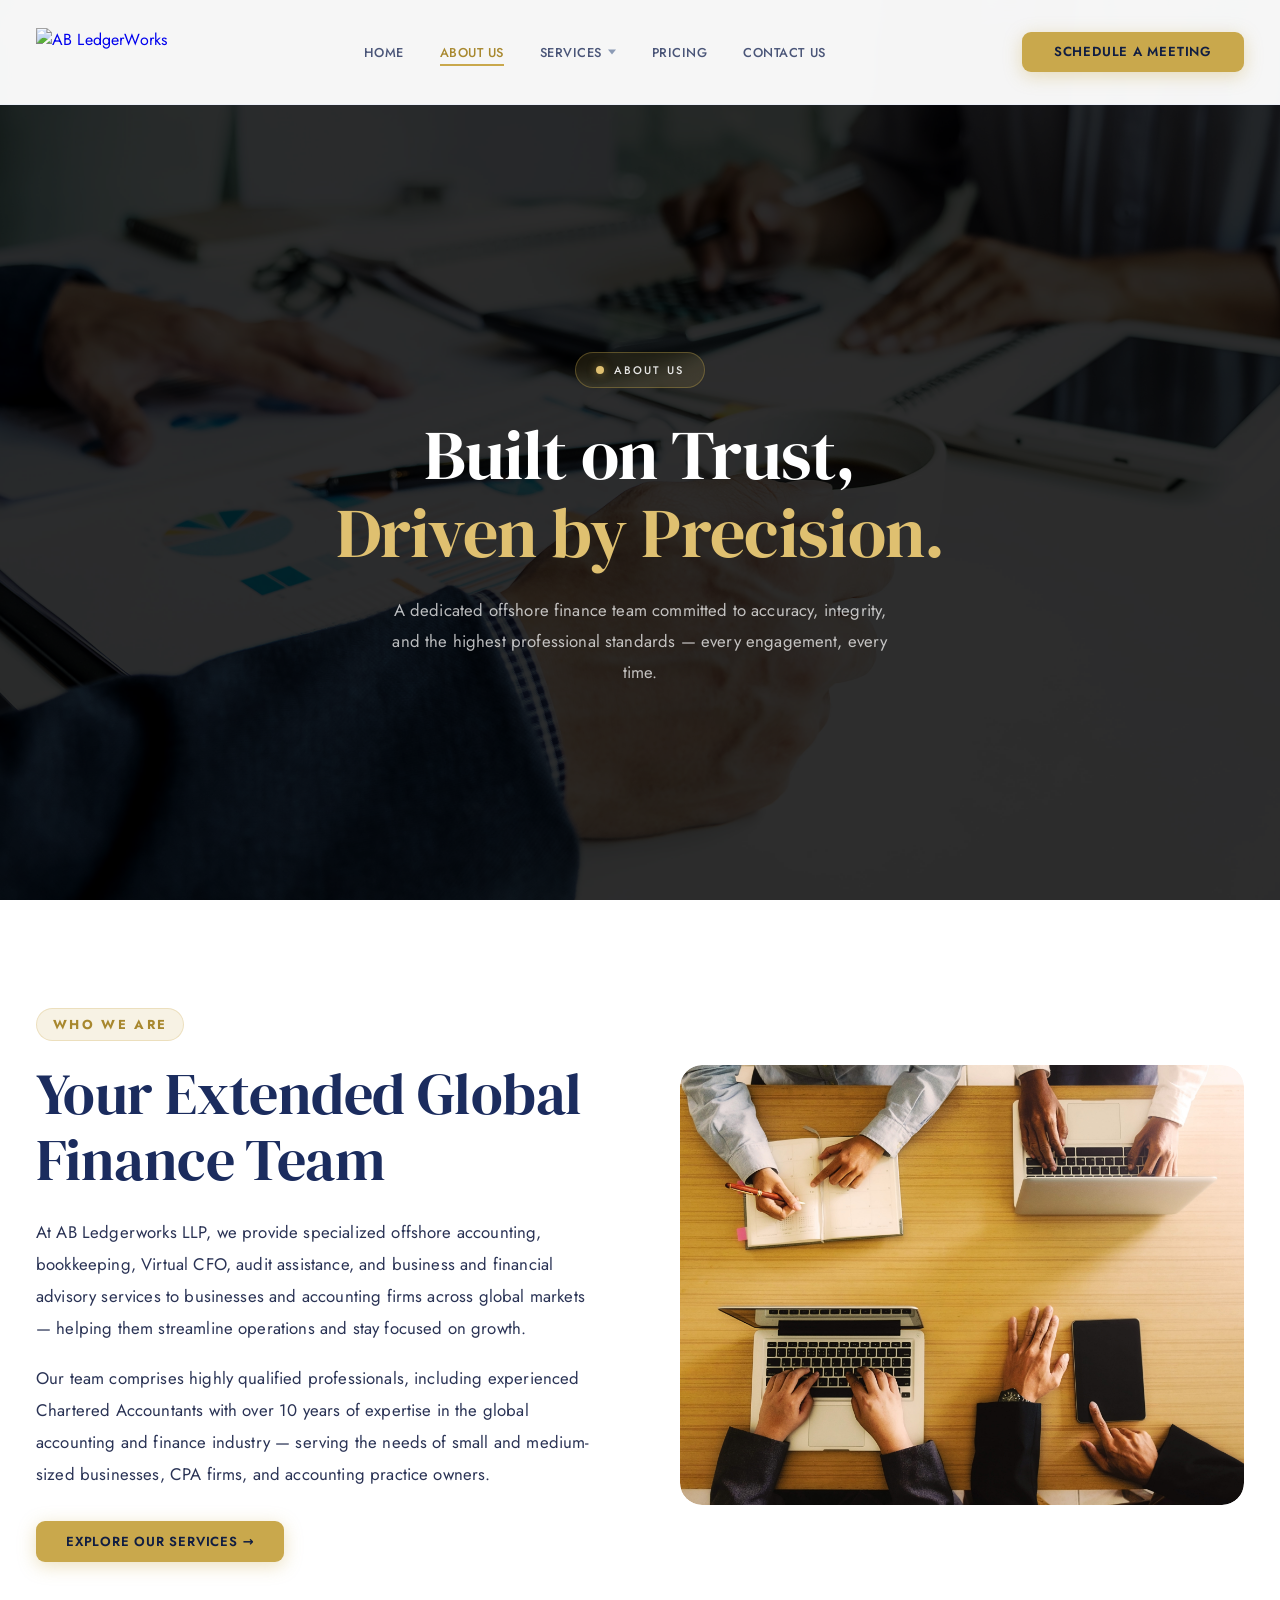
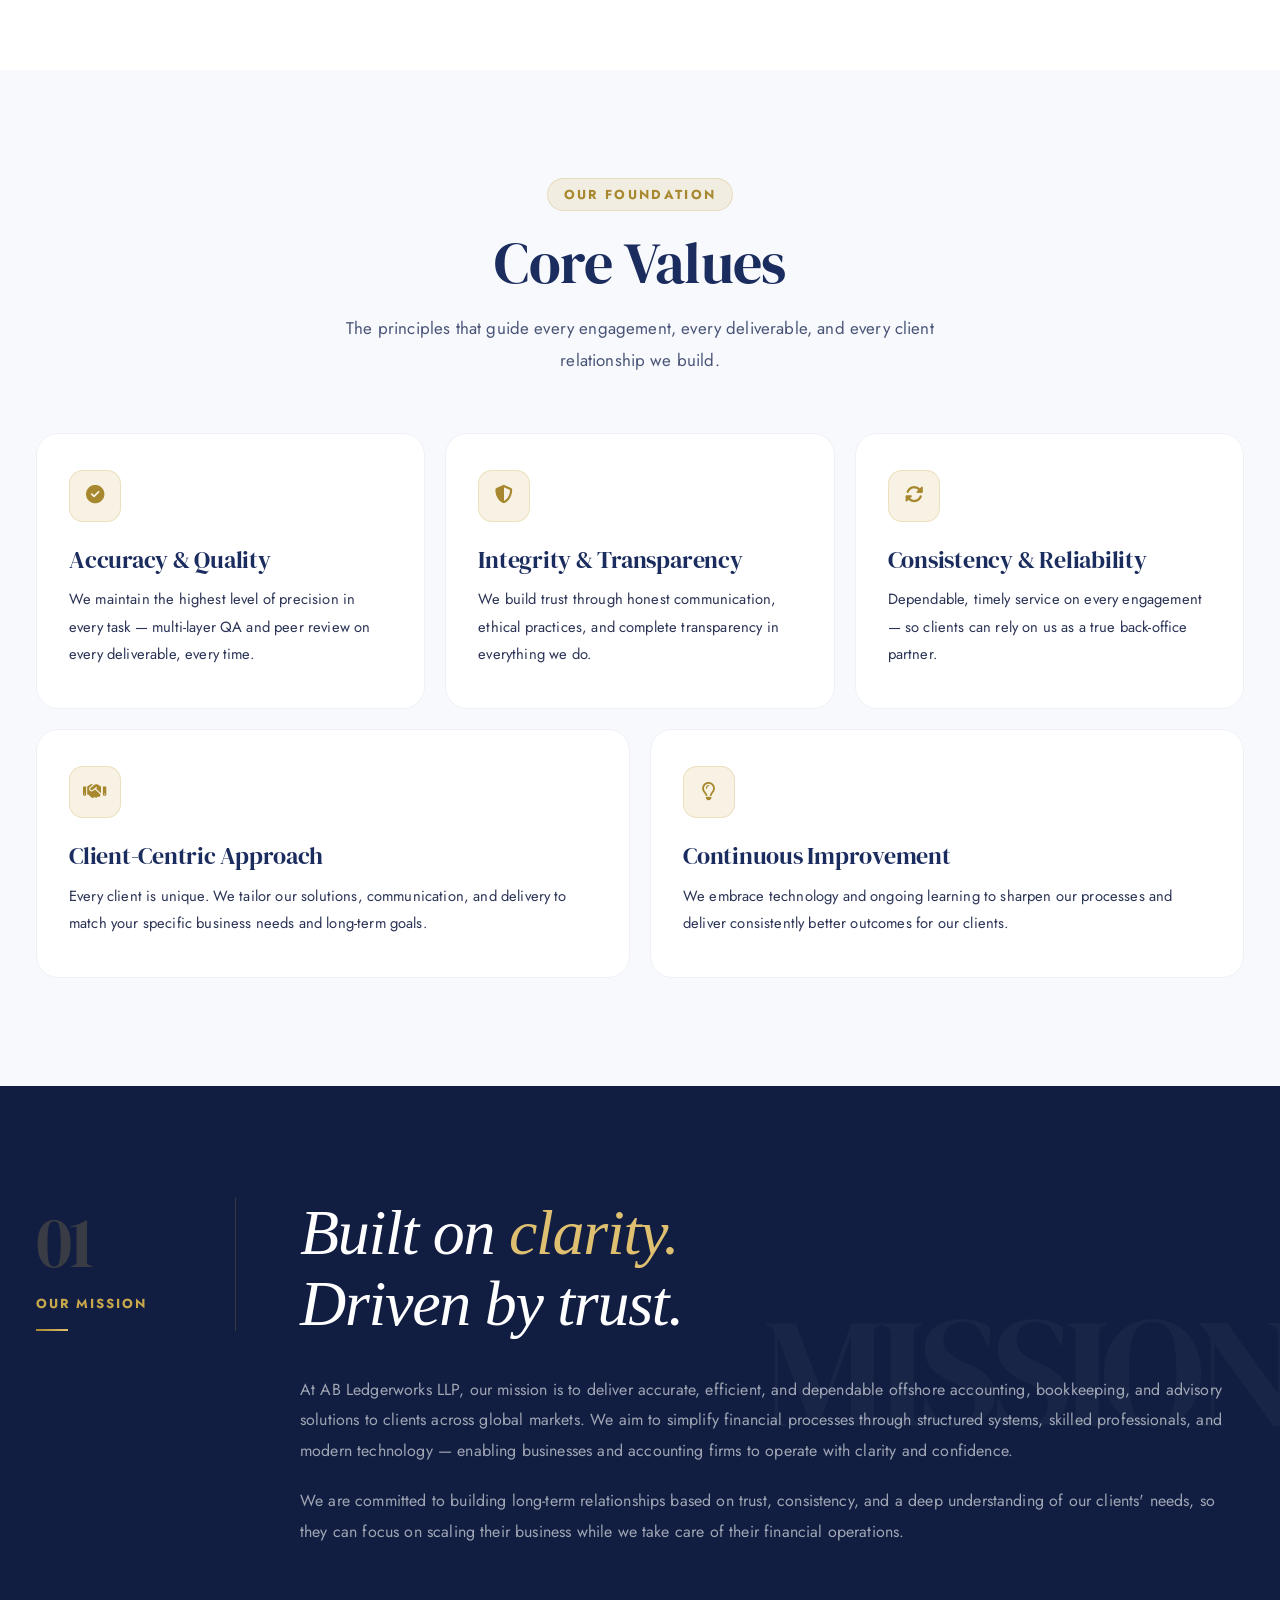
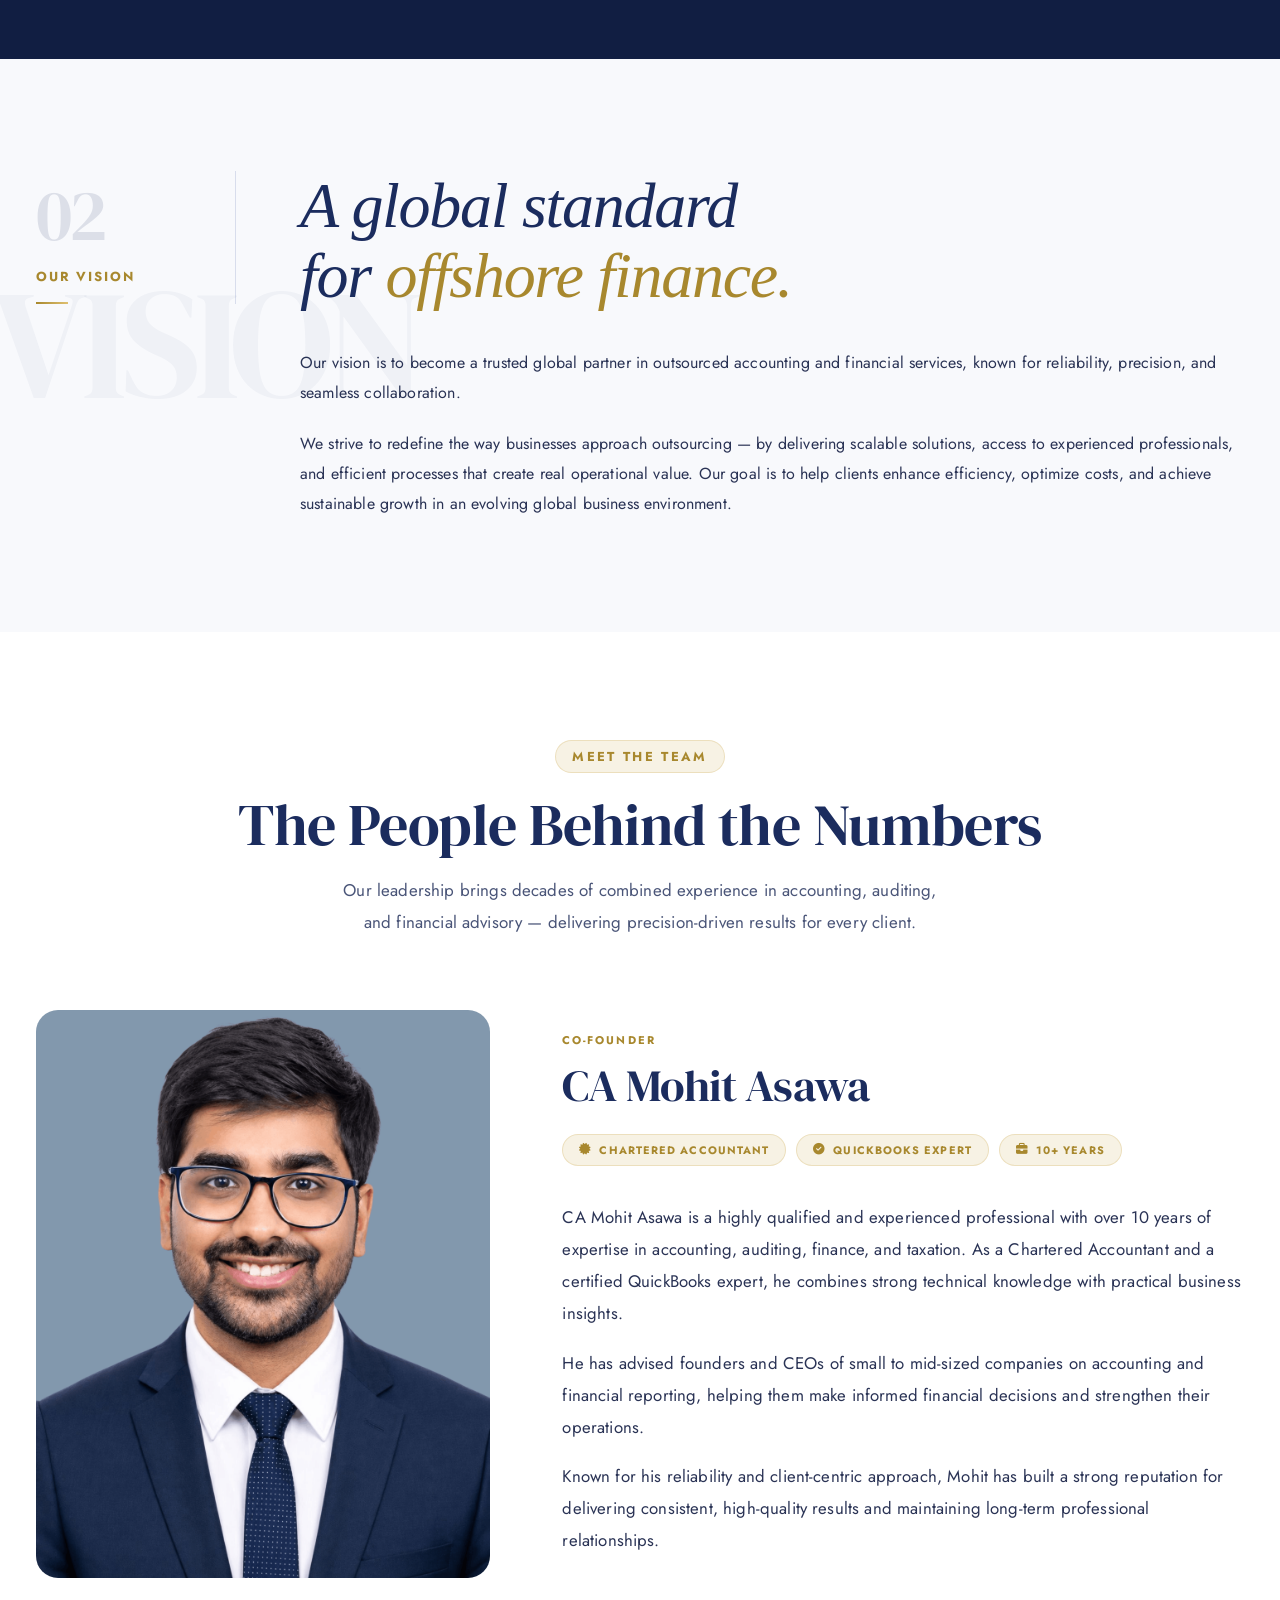
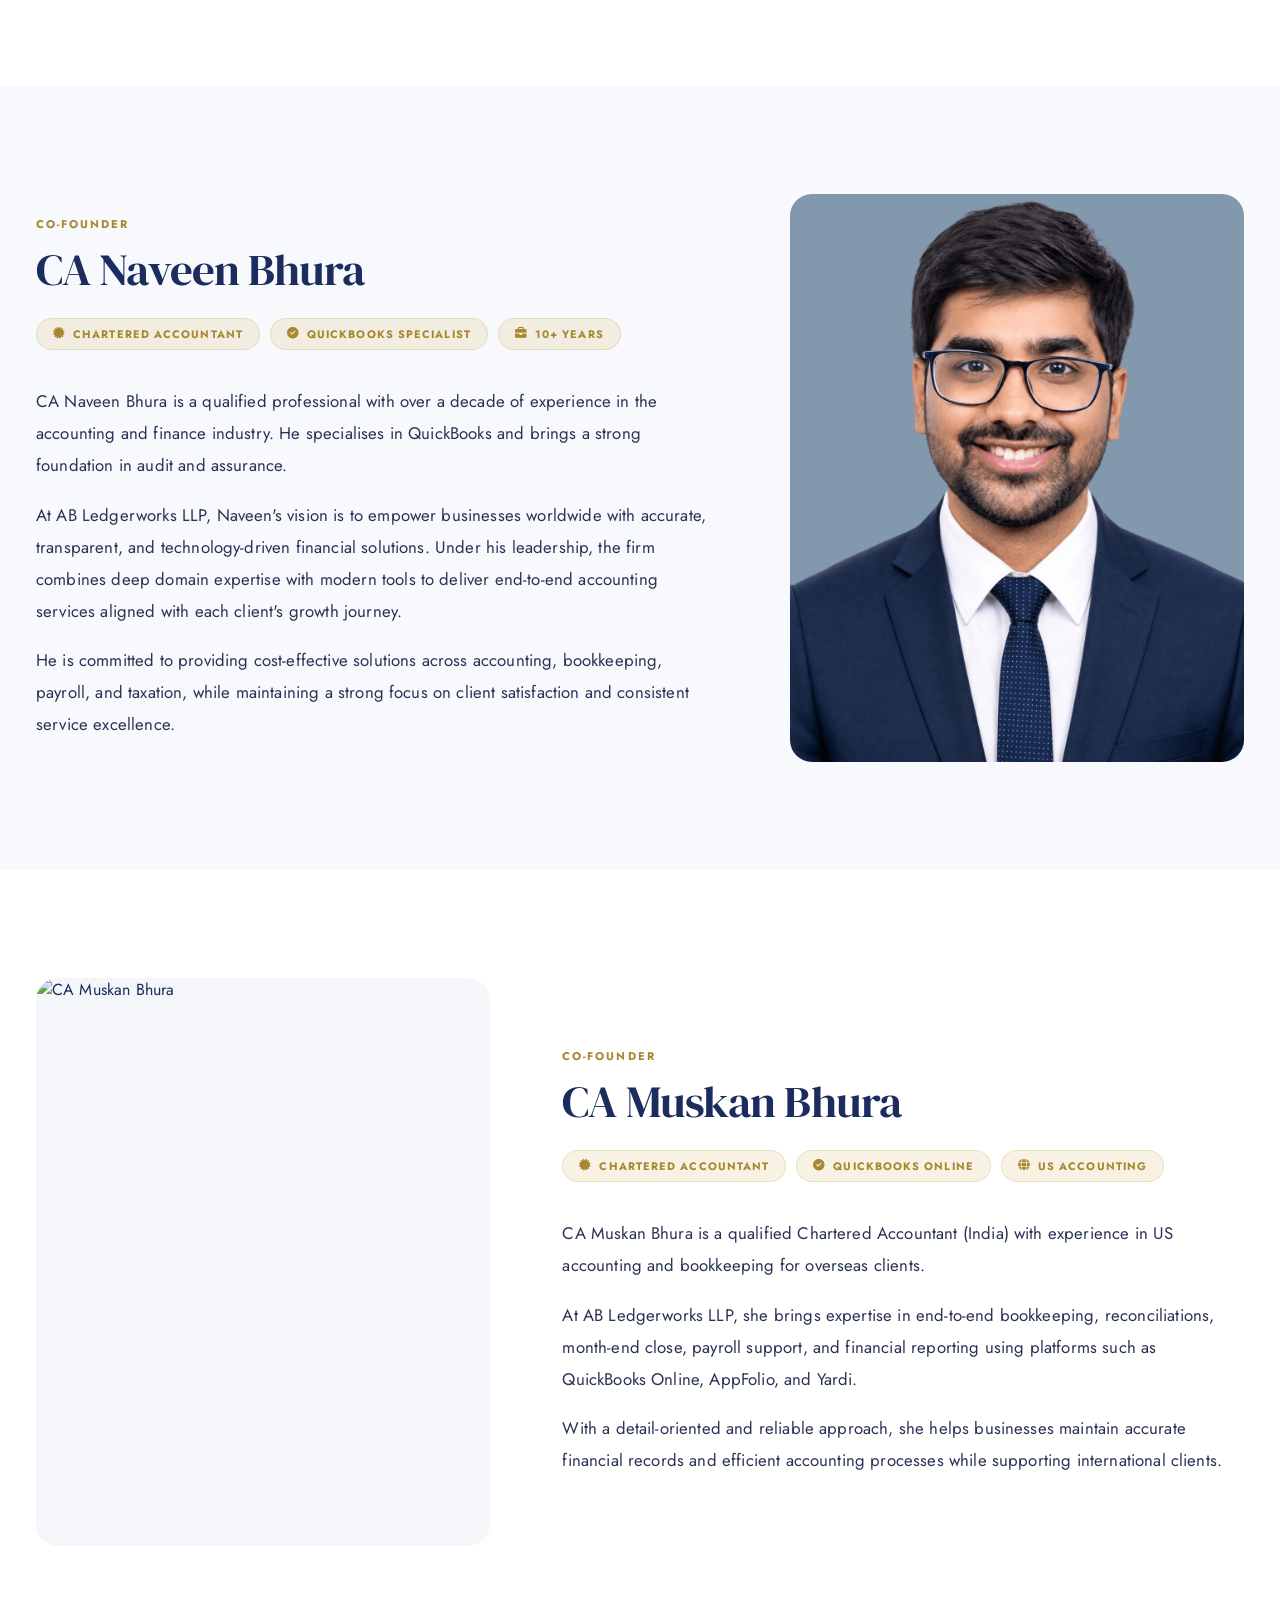
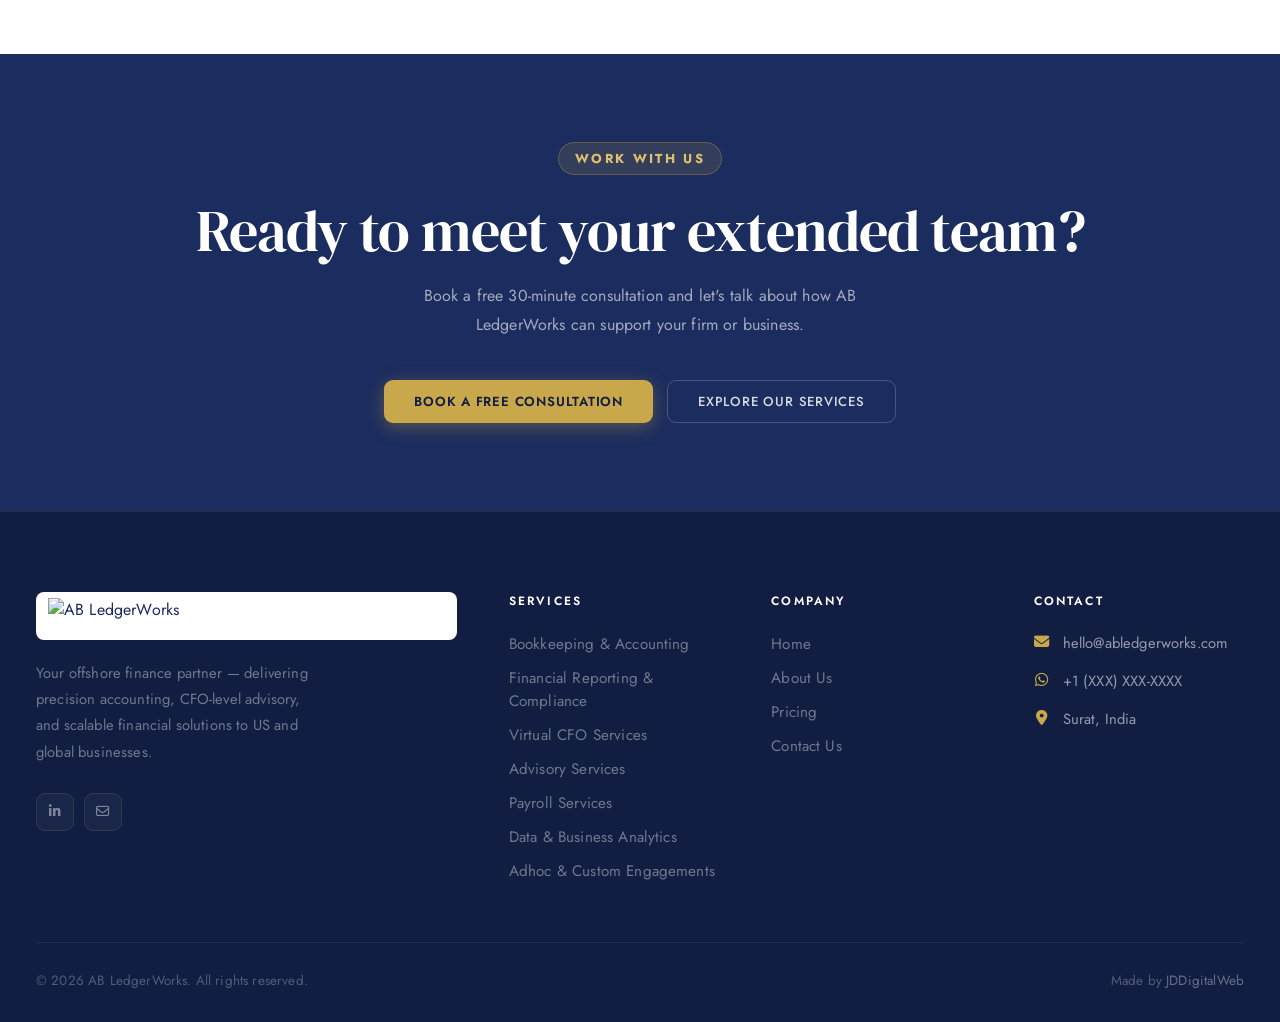
==== commit 571fb8d8: "Organise folder structure, update image paths, add mobile/tablet nav padding Co-Authored-By: Claude " ====
--- a/about.html
+++ b/about.html
@@ -16,7 +16,7 @@
   .about-hero {
     position: relative; height: 100vh; min-height: 560px;
     display: flex; align-items: center; overflow: hidden;
-    background-image: url('about.jpg');
+    background-image: url('images/about.jpg');
     background-size: cover; background-position: center 35%;
   }
   .about-hero-overlay {
@@ -171,6 +171,9 @@
     .mv-index-rule { display: none; }
     .mv-content { padding-left: 0; }
   }
+  @media (min-width: 768px) and (max-width: 1024px) {
+    #our-mission::after { right: auto; left: -10px; }
+  }
   @media (max-width: 768px) {
     #our-mission, #our-vision { padding: 72px 0; }
     #our-mission::after, #our-vision::after { display: none; }
@@ -305,7 +308,7 @@
     .team-profile,
     .team-profile.flip { grid-template-columns: 1fr; gap: 36px; }
     .team-profile-photo { order: 1 !important; }
-    .team-profile-photo img { aspect-ratio: 3 / 2; }
+    .team-profile-photo img { aspect-ratio: 4 / 5; object-position: center top; }
     .team-profile-content { order: 2 !important; }
   }
 
@@ -342,6 +345,13 @@
   /* ═══════════════════════════════════════
      RESPONSIVE
   ═══════════════════════════════════════ */
+  @media (min-width: 1600px) {
+    .about-hero { max-height: 900px; }
+    .about-hero-content { padding-top: 80px; }
+  }
+  @media (max-width: 1024px) {
+    .about-hero-content { padding-top: 100px; }
+  }
   @media (max-width: 900px) {
     .who-grid { grid-template-columns: 1fr; gap: 48px; }
     .mission-grid { grid-template-columns: 1fr; }
@@ -352,13 +362,20 @@
     .value-card:nth-child(5) { grid-column: span 1; }
   }
   @media (max-width: 768px) {
-    .about-hero { height: 50vh; min-height: 380px; }
+    .about-hero-content { padding-top: 80px; }
+    .about-hero { height: 85vh; min-height: 380px; }
     .about-cta-actions { flex-direction: column; align-items: center; }
   }
   @media (max-width: 540px) {
-    .about-hero { height: 60vh; }
-    .about-hero-title { font-size: clamp(2rem, 8vw, 2.8rem); }
+    .about-hero { height: 85vh; }
+    .about-hero-label { font-size: 9px; }
+    .about-hero-title { font-size: clamp(2.4rem, 8vw, 3rem); }
+    .about-hero-sub { font-size: 0.88rem; }
     .values-grid { grid-template-columns: 1fr; }
+    .value-title { font-size: 1.35rem; }
+    .who-title { font-size: clamp(2rem, 7vw, 2.6rem); }
+    .mv-heading { font-size: clamp(2rem, 7vw, 2.8rem); }
+    #our-mission, #our-vision { overflow: hidden; }
   }
 
 </style>
@@ -391,7 +408,7 @@
       </div>
 
       <div class="who-visual">
-        <img src="about_section.jpg" alt="AB LedgerWorks at work">
+        <img src="images/about-section.jpg" alt="AB LedgerWorks at work">
       </div>
 
     </div>
@@ -496,14 +513,14 @@
 
     <div class="team-header">
       <div class="section-label">Meet the Team</div>
-      <h2 class="section-title" style="white-space:nowrap;text-align:center;">The People Behind the Numbers</h2>
+      <h2 class="section-title" style="text-align:center;">The People Behind the Numbers</h2>
       <p class="section-subtitle" style="margin:0 auto;">Our leadership brings decades of combined experience in accounting, auditing, and financial advisory — delivering precision-driven results for every client.</p>
     </div>
 
     <!-- Mohit — photo left, content right -->
     <div class="team-profile">
       <div class="team-profile-photo">
-        <img src="mohit.png" alt="CA Mohit Asawa">
+        <img src="images/mohit.png" alt="CA Mohit Asawa">
       </div>
       <div class="team-profile-content">
         <div class="team-role-label">Co-Founder</div>
@@ -529,7 +546,7 @@
   <div class="container">
     <div class="team-profile flip">
       <div class="team-profile-photo">
-        <img src="mohit.png" alt="CA Naveen Bhura">
+        <img src="images/mohit.png" alt="CA Naveen Bhura">
       </div>
       <div class="team-profile-content">
         <div class="team-role-label">Co-Founder</div>
@@ -554,7 +571,7 @@
   <div class="container">
     <div class="team-profile">
       <div class="team-profile-photo">
-        <img src="muskan.jpg" alt="CA Muskan Bhura">
+        <img src="images/muskan.jpg" alt="CA Muskan Bhura">
       </div>
       <div class="team-profile-content">
         <div class="team-role-label">Co-Founder</div>
--- a/css/global.css
+++ b/css/global.css
@@ -227,19 +227,32 @@
 .hamburger.active span:nth-child(3) { transform: translateY(-7px) rotate(-45deg); }
 
 .mobile-menu {
-  display: none; position: fixed; top: 62px; left: 0; right: 0;
+  display: none; position: fixed; top: 0; left: 0; right: 0;
   background: var(--navy-deep); flex-direction: column;
-  z-index: 99; max-height: calc(100vh - 62px); overflow-y: auto; padding: 20px 0;
+  z-index: 99; max-height: 100vh; overflow-y: auto; padding: 20px 0;
 }
 .mobile-menu.active { display: flex; }
-.mobile-menu > a, .mobile-menu .mobile-dropdown-toggle {
-  padding: 14px 24px; color: rgba(255,255,255,0.8); text-decoration: none;
+.mobile-menu > a, .mobile-menu .mobile-dropdown-row {
+  color: rgba(255,255,255,0.8); text-decoration: none;
   font-size: 0.9rem; font-weight: 500;
   border-bottom: 1px solid rgba(27,44,94,0.25);
-  transition: all 0.2s; display: flex; align-items: center; justify-content: space-between;
-  background: none; border: none; cursor: pointer; width: 100%;
-}
-.mobile-menu > a:hover, .mobile-menu .mobile-dropdown-toggle:hover { background: rgba(43,68,148,0.30); color: var(--white); }
+  transition: all 0.2s; display: flex; align-items: center;
+}
+.mobile-menu > a { padding: 14px 24px; justify-content: space-between; }
+.mobile-menu > a:hover { background: rgba(43,68,148,0.30); color: var(--white); }
+.mobile-dropdown-row:hover { background: rgba(43,68,148,0.30); }
+.mobile-dropdown-link {
+  flex: 1; padding: 14px 24px;
+  color: rgba(255,255,255,0.8); text-decoration: none;
+  font-size: 0.9rem; font-weight: 500;
+  transition: color 0.2s;
+}
+.mobile-dropdown-row:hover .mobile-dropdown-link { color: var(--white); }
+.mobile-dropdown-toggle {
+  padding: 14px 20px; background: none; border: none; cursor: pointer;
+  display: flex; align-items: center; justify-content: center;
+  transition: background 0.2s;
+}
 .mobile-dropdown-menu { display: none; flex-direction: column; background: rgba(0,0,0,0.2); }
 .mobile-dropdown-menu.active { display: flex; }
 .mobile-dropdown-menu a {
@@ -292,12 +305,18 @@
   .nav-links, .nav-cta { display: none; }
   .hamburger { display: flex; }
   .section { padding: 84px 0; }
+  nav .container { padding: 0 24px; }
 }
 @media (max-width: 768px) {
-  nav { padding: 10px 0; }
+  nav { padding: 14px 0; }
+  nav .container { padding: 0 20px; }
   .nav-logo-img { height: 36px; }
   .section { padding: 72px 0; }
   .footer-top { grid-template-columns: 1fr; gap: 36px; }
   .footer-brand-desc { max-width: 100%; }
   .footer-bottom { flex-direction: column; align-items: flex-start; }
 }
+@media (max-width: 540px) {
+  .section-label { font-size: 10px; }
+  .section-title { font-size: clamp(2.15rem, 6vw, 2.55rem); }
+}
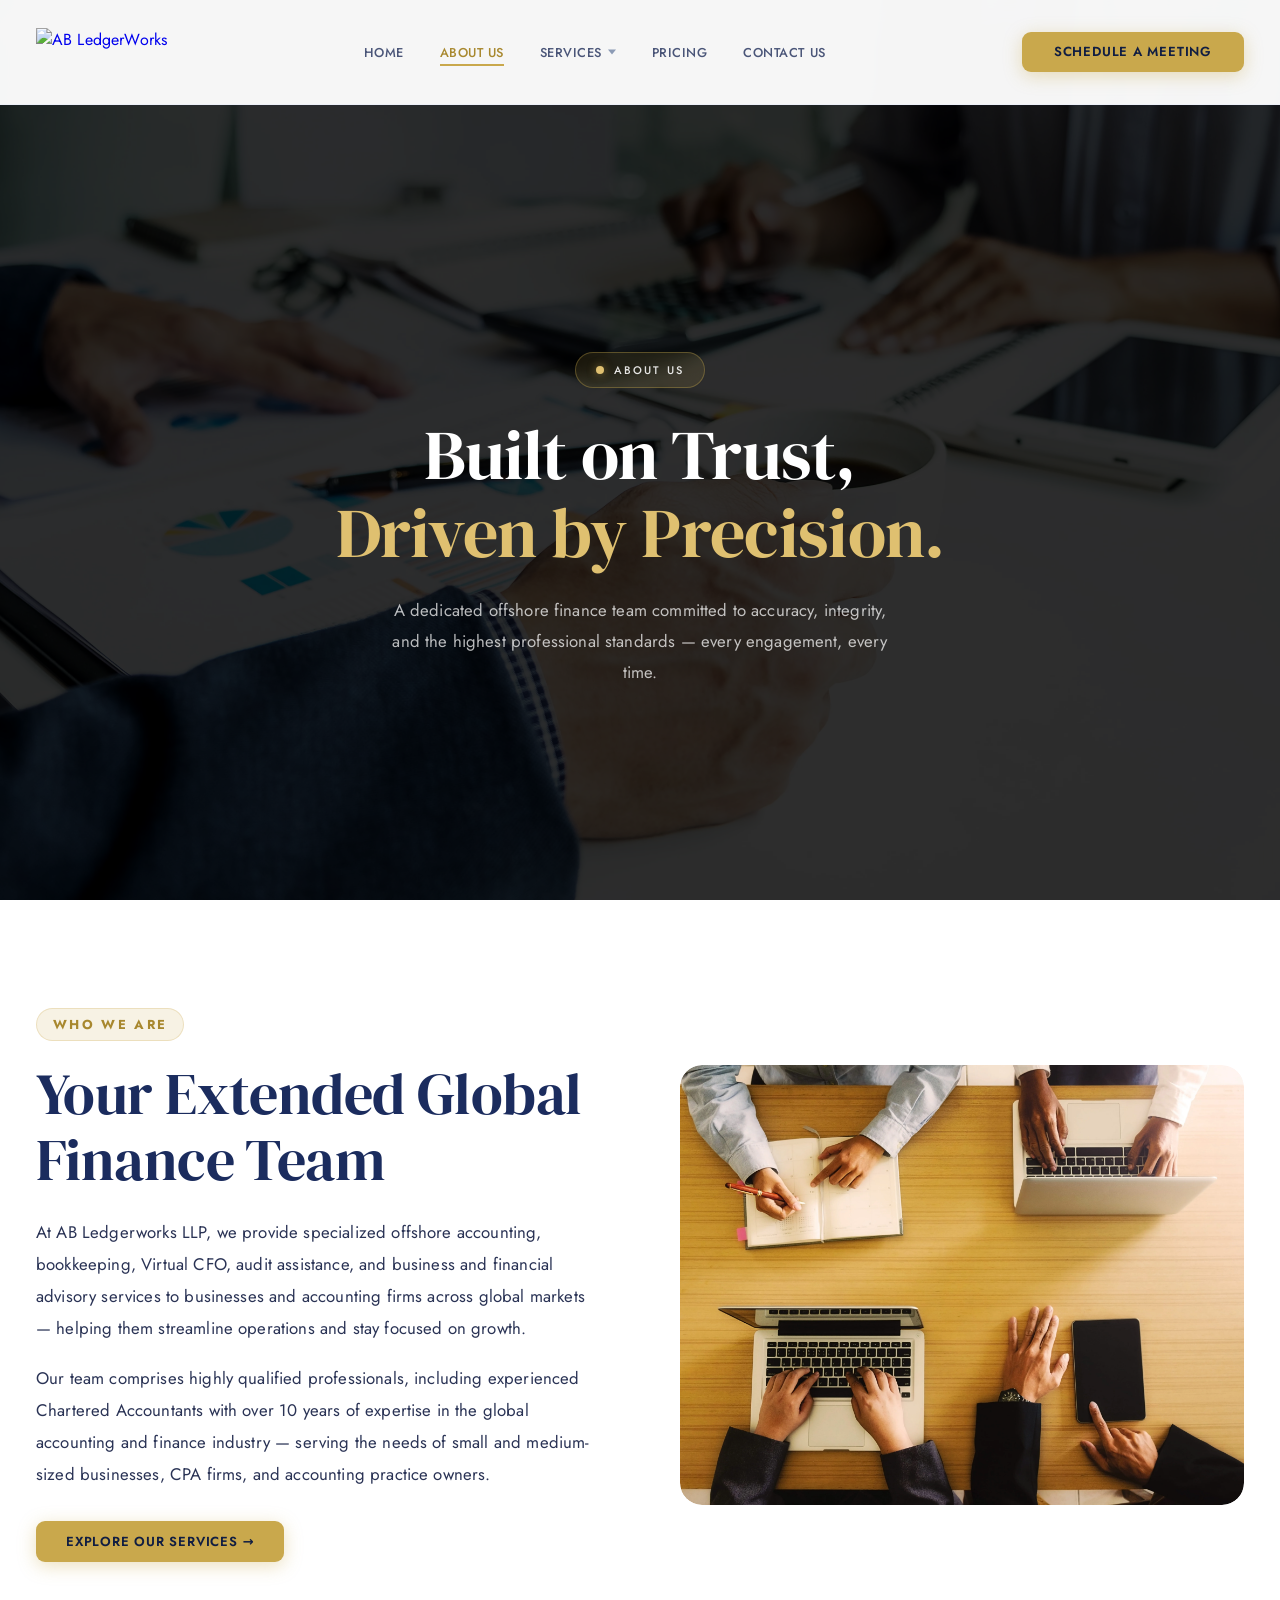
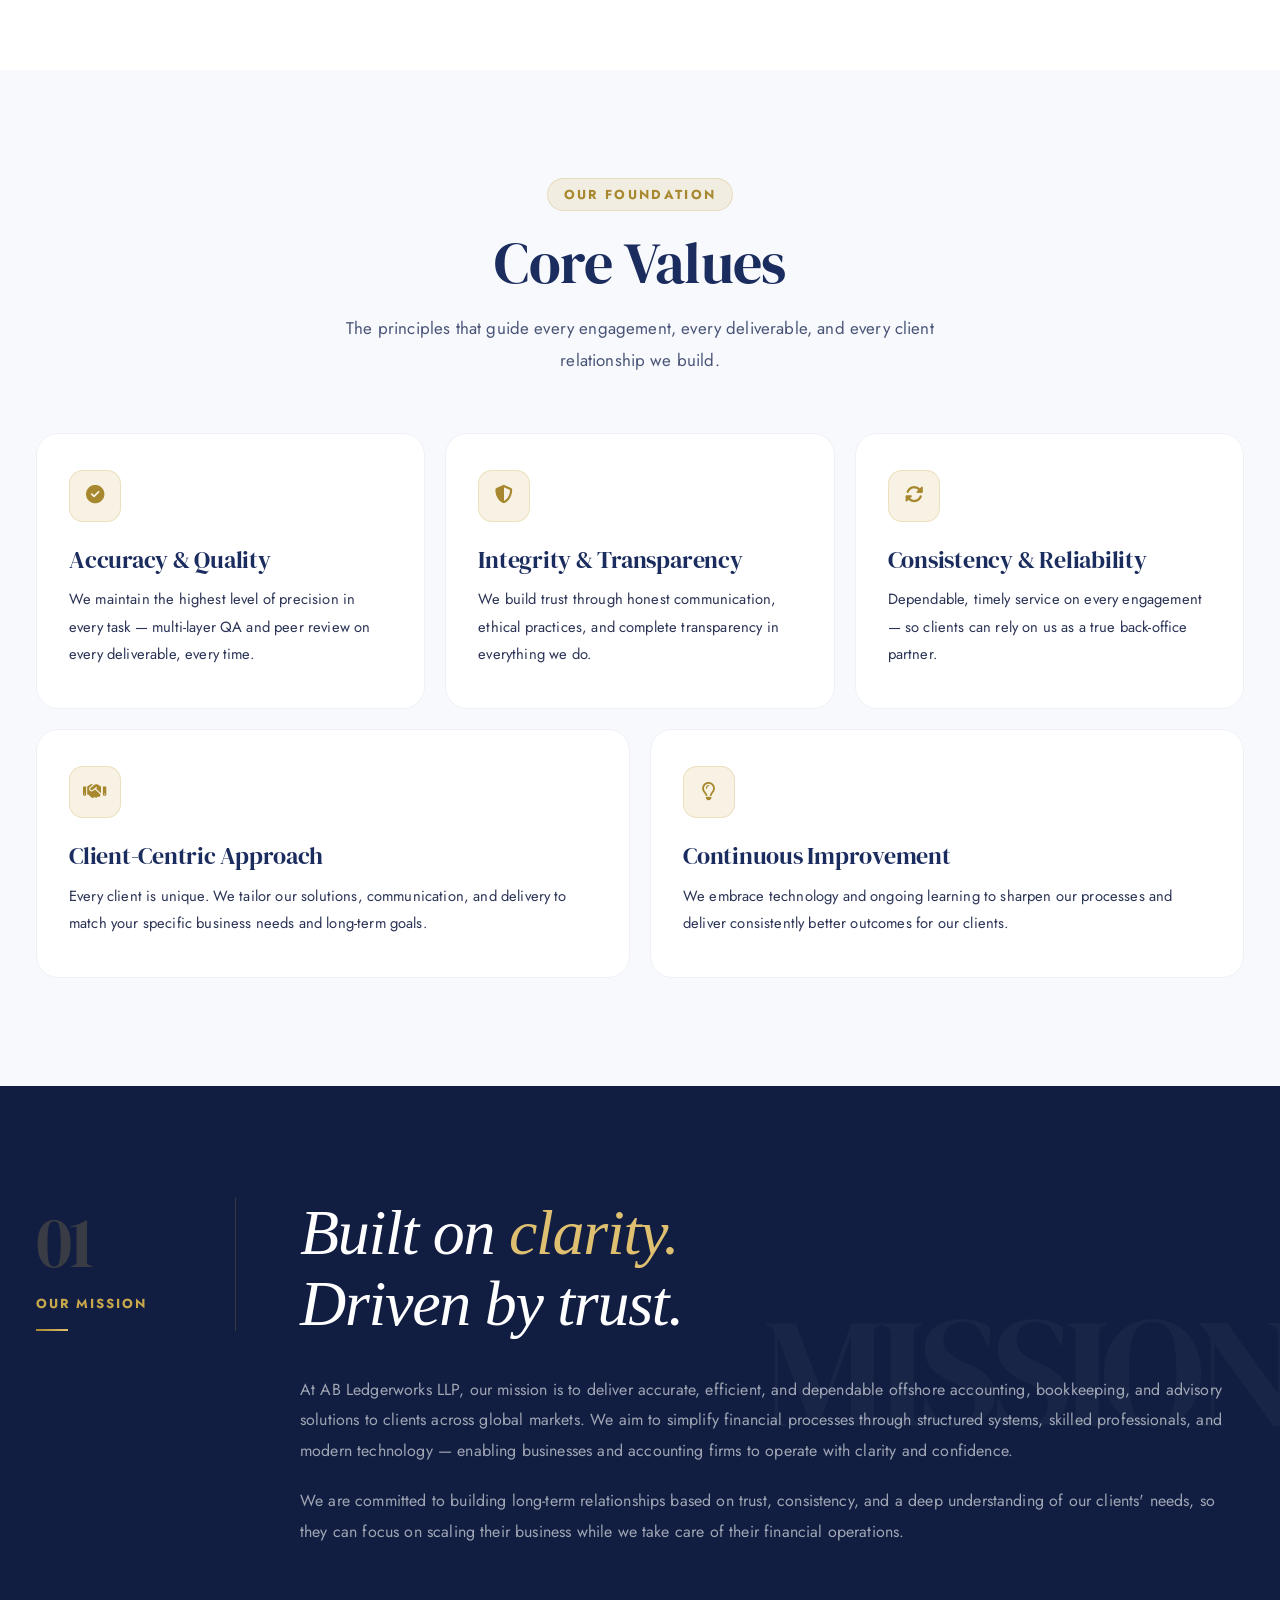
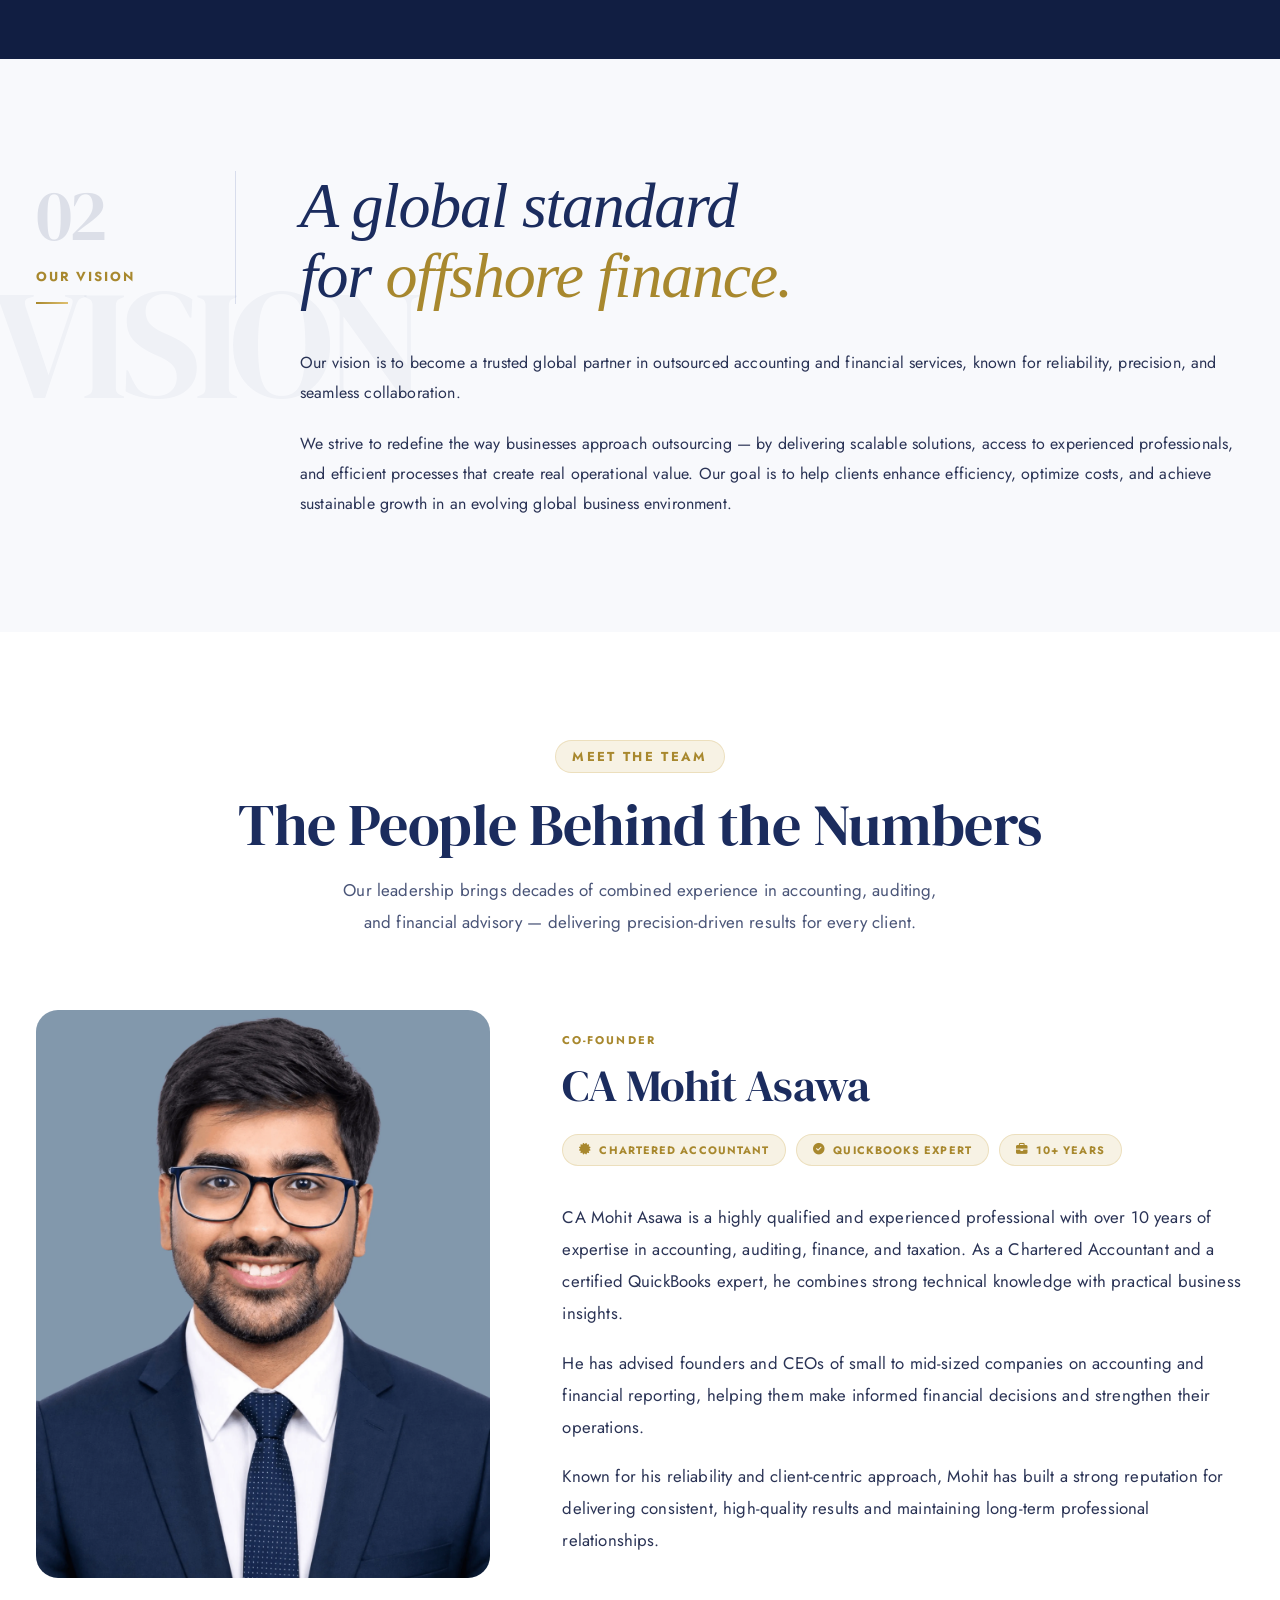
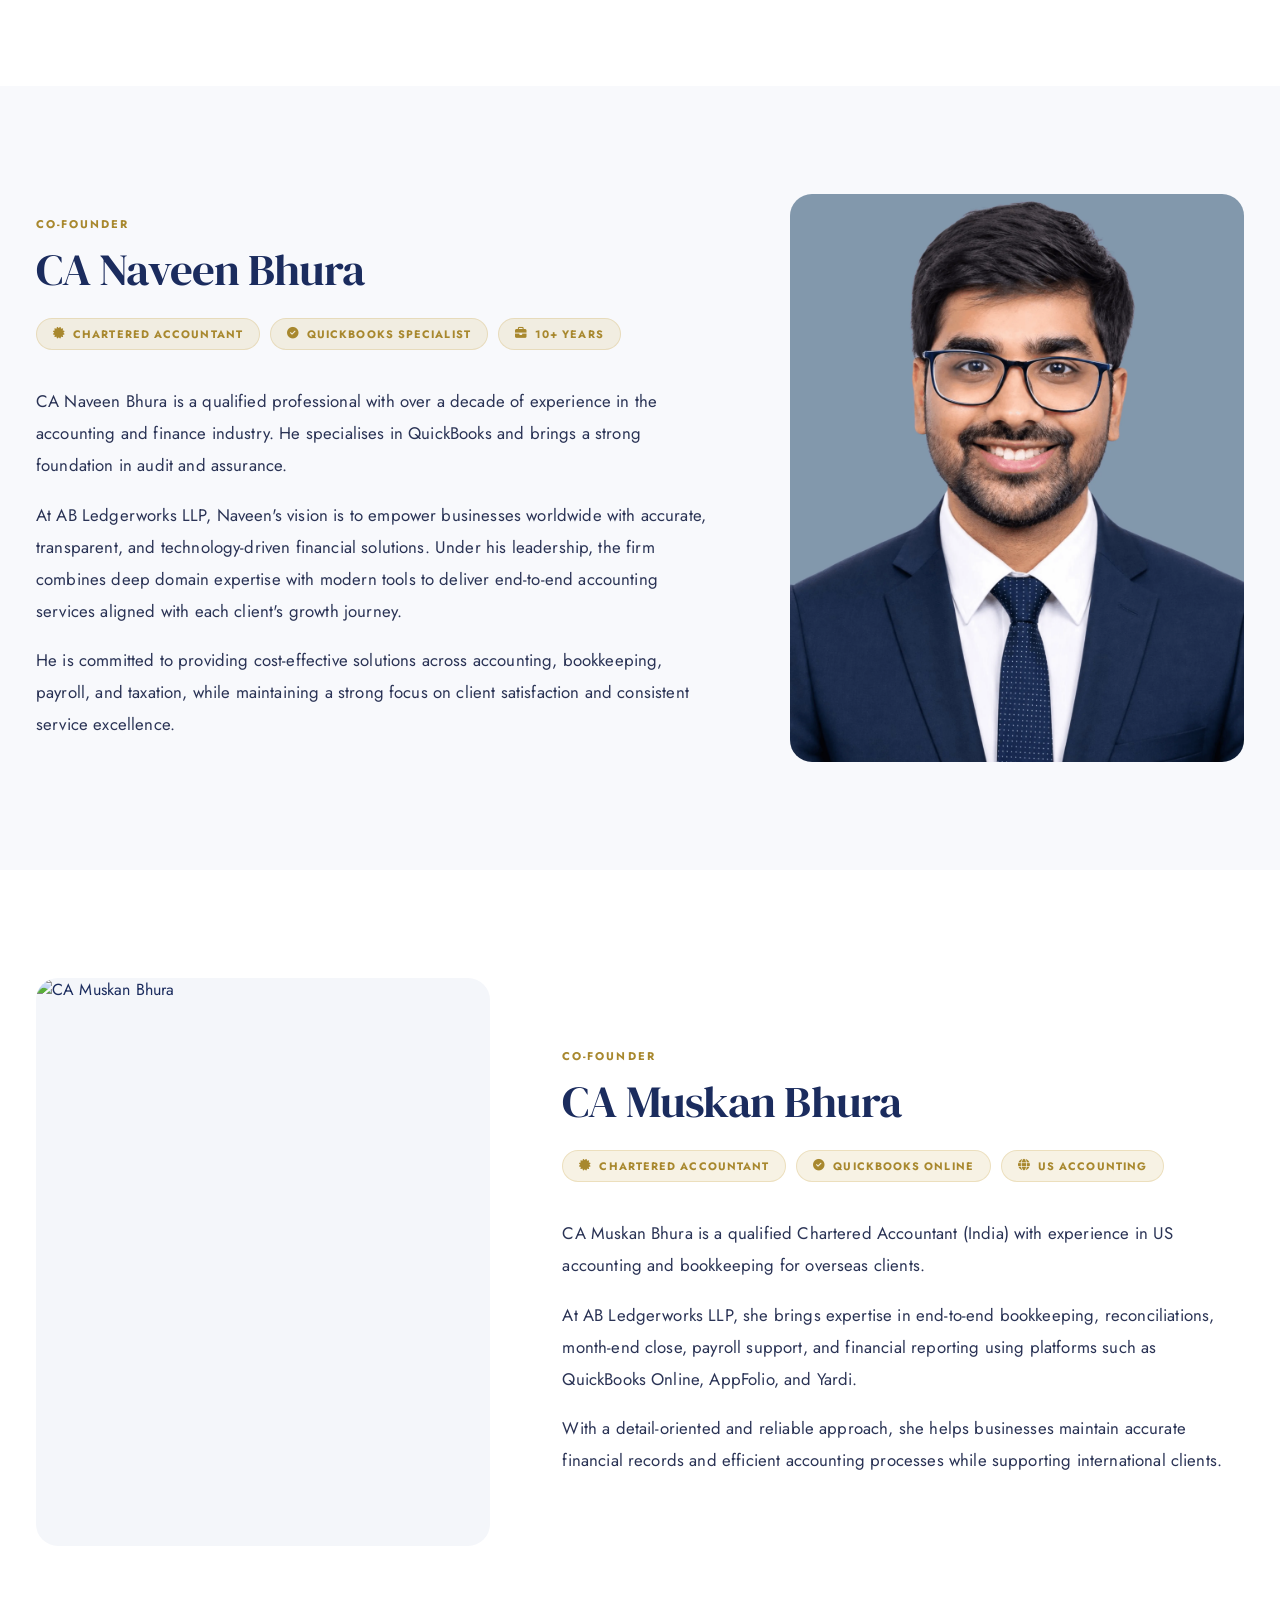
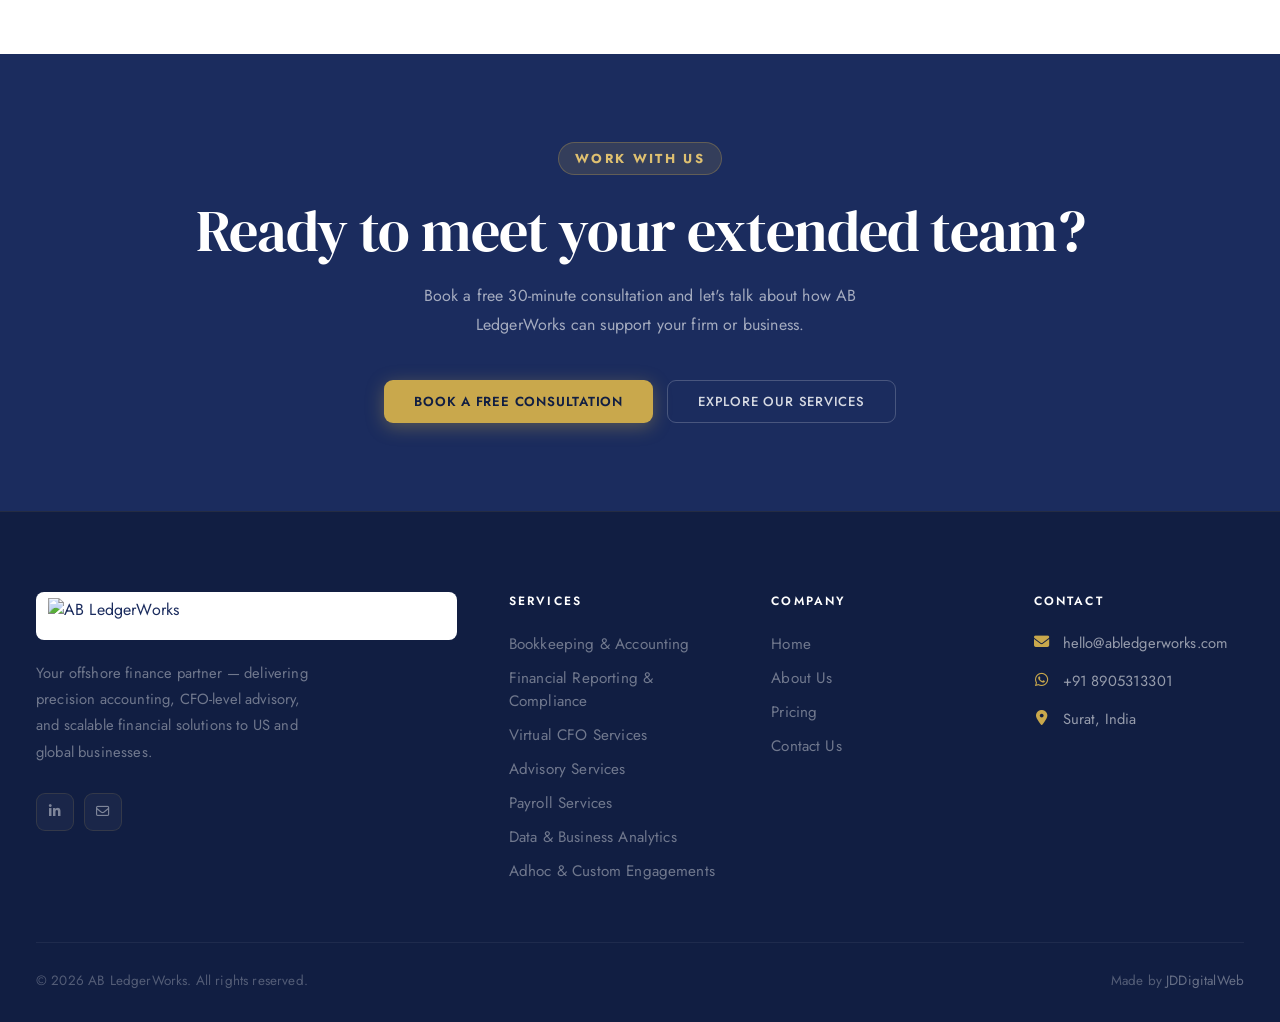
==== commit d10be6be: "Image performance: WebP conversion, lazy loading, hero preload; add Lenis smooth scrolling - Convert" ====
--- a/about.html
+++ b/about.html
@@ -7,6 +7,7 @@
 <link href="https://fonts.googleapis.com/css2?family=DM+Serif+Display:ital@0;1&family=Jost:wght@300;400;500;600&display=swap" rel="stylesheet">
 <link rel="stylesheet" href="https://cdnjs.cloudflare.com/ajax/libs/font-awesome/6.4.0/css/all.min.css">
 <link rel="stylesheet" href="css/global.css">
+<link rel="preload" as="image" href="images/about.webp" type="image/webp">
 <script src="js/layout.js" defer></script>
 <style>
 
@@ -16,7 +17,7 @@
   .about-hero {
     position: relative; height: 100vh; min-height: 560px;
     display: flex; align-items: center; overflow: hidden;
-    background-image: url('images/about.jpg');
+    background-image: url('images/about.webp');
     background-size: cover; background-position: center 35%;
   }
   .about-hero-overlay {
@@ -408,7 +409,7 @@
       </div>
 
       <div class="who-visual">
-        <img src="images/about-section.jpg" alt="AB LedgerWorks at work">
+        <picture><source srcset="images/about-section.webp" type="image/webp"><img src="images/about-section.jpg" alt="AB LedgerWorks at work" loading="lazy"></picture>
       </div>
 
     </div>
@@ -520,7 +521,7 @@
     <!-- Mohit — photo left, content right -->
     <div class="team-profile">
       <div class="team-profile-photo">
-        <img src="images/mohit.png" alt="CA Mohit Asawa">
+        <picture><source srcset="images/mohit.webp" type="image/webp"><img src="images/mohit.png" alt="CA Mohit Asawa" loading="lazy"></picture>
       </div>
       <div class="team-profile-content">
         <div class="team-role-label">Co-Founder</div>
@@ -546,7 +547,7 @@
   <div class="container">
     <div class="team-profile flip">
       <div class="team-profile-photo">
-        <img src="images/mohit.png" alt="CA Naveen Bhura">
+        <picture><source srcset="images/mohit.webp" type="image/webp"><img src="images/mohit.png" alt="CA Naveen Bhura" loading="lazy"></picture>
       </div>
       <div class="team-profile-content">
         <div class="team-role-label">Co-Founder</div>
@@ -571,7 +572,7 @@
   <div class="container">
     <div class="team-profile">
       <div class="team-profile-photo">
-        <img src="images/muskan.jpg" alt="CA Muskan Bhura">
+        <img src="images/muskan.jpg" alt="CA Muskan Bhura" loading="lazy">
       </div>
       <div class="team-profile-content">
         <div class="team-role-label">Co-Founder</div>
--- a/css/global.css
+++ b/css/global.css
@@ -36,7 +36,7 @@
 
 /* ─── RESET ─── */
 *, *::before, *::after { box-sizing: border-box; margin: 0; padding: 0; }
-html { scroll-behavior: smooth; }
+html { scroll-behavior: auto; }
 body {
   font-family: var(--font-body);
   font-size: 16px;
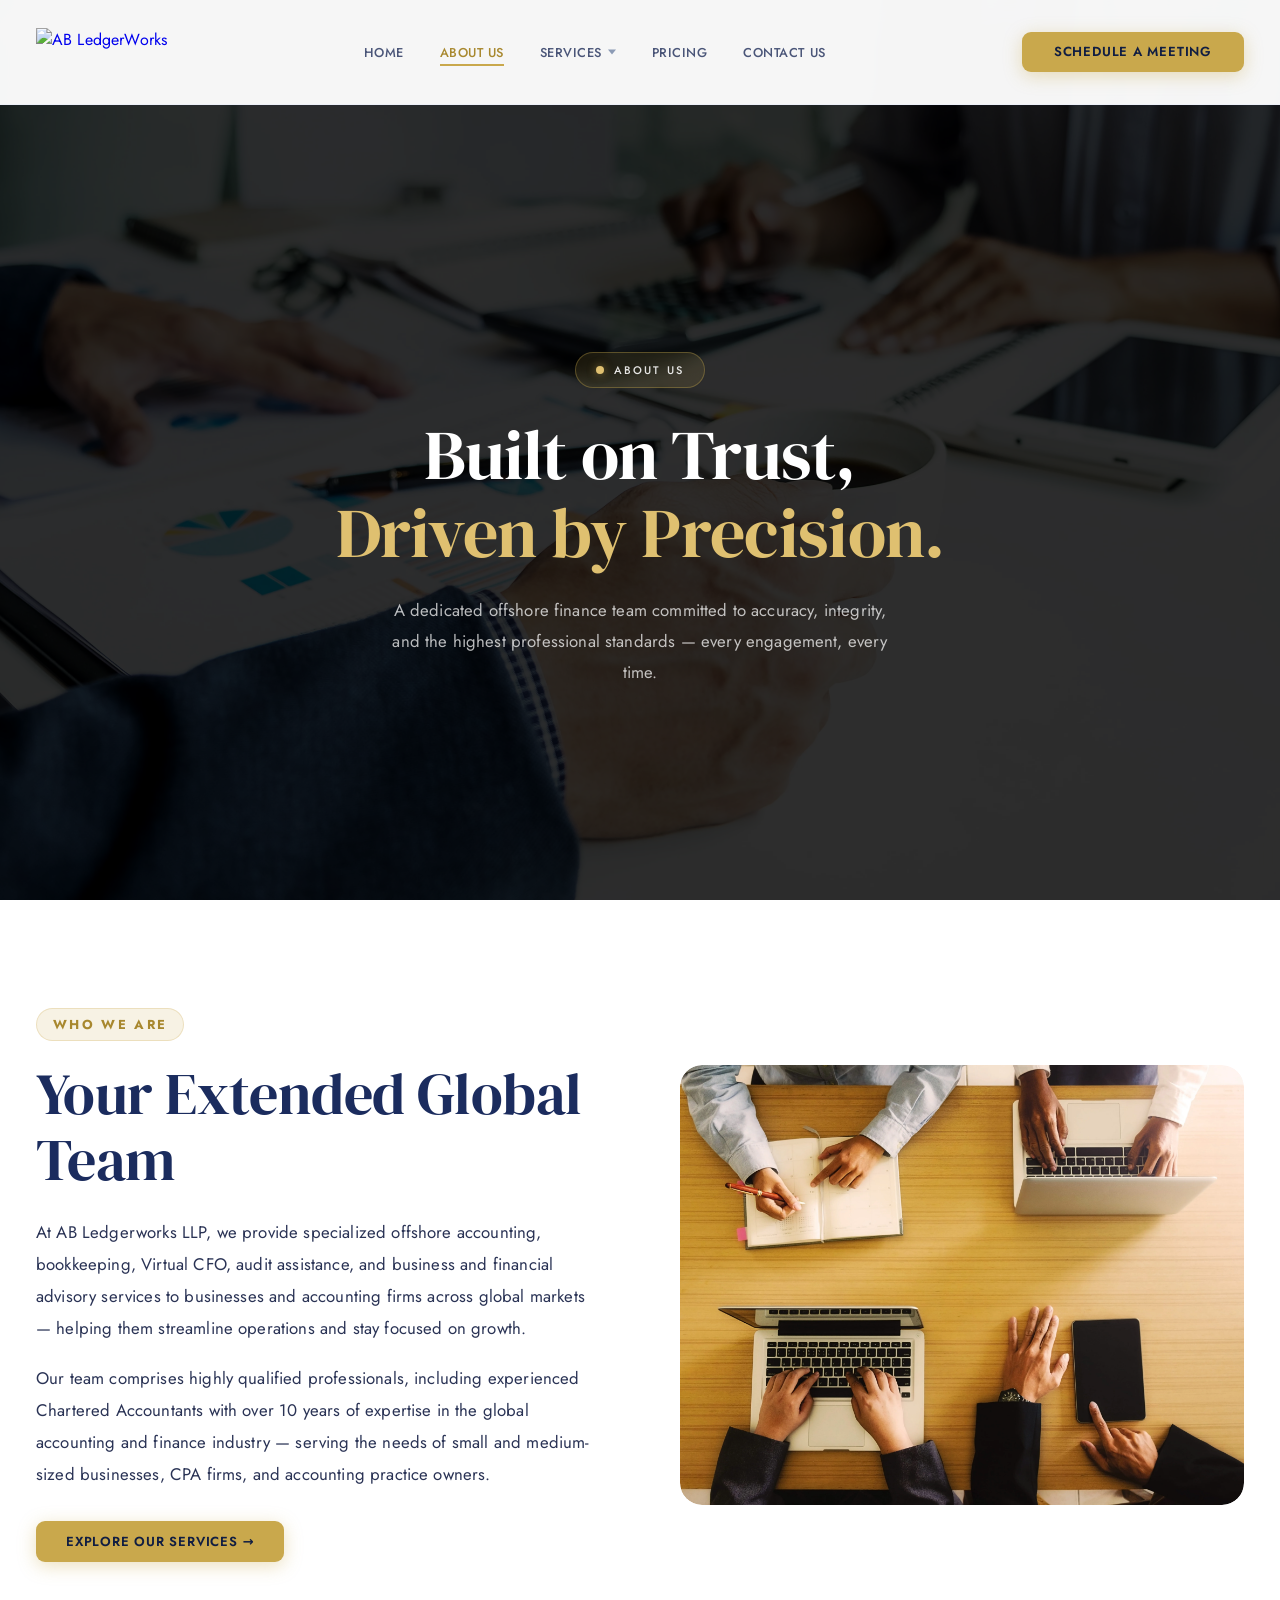
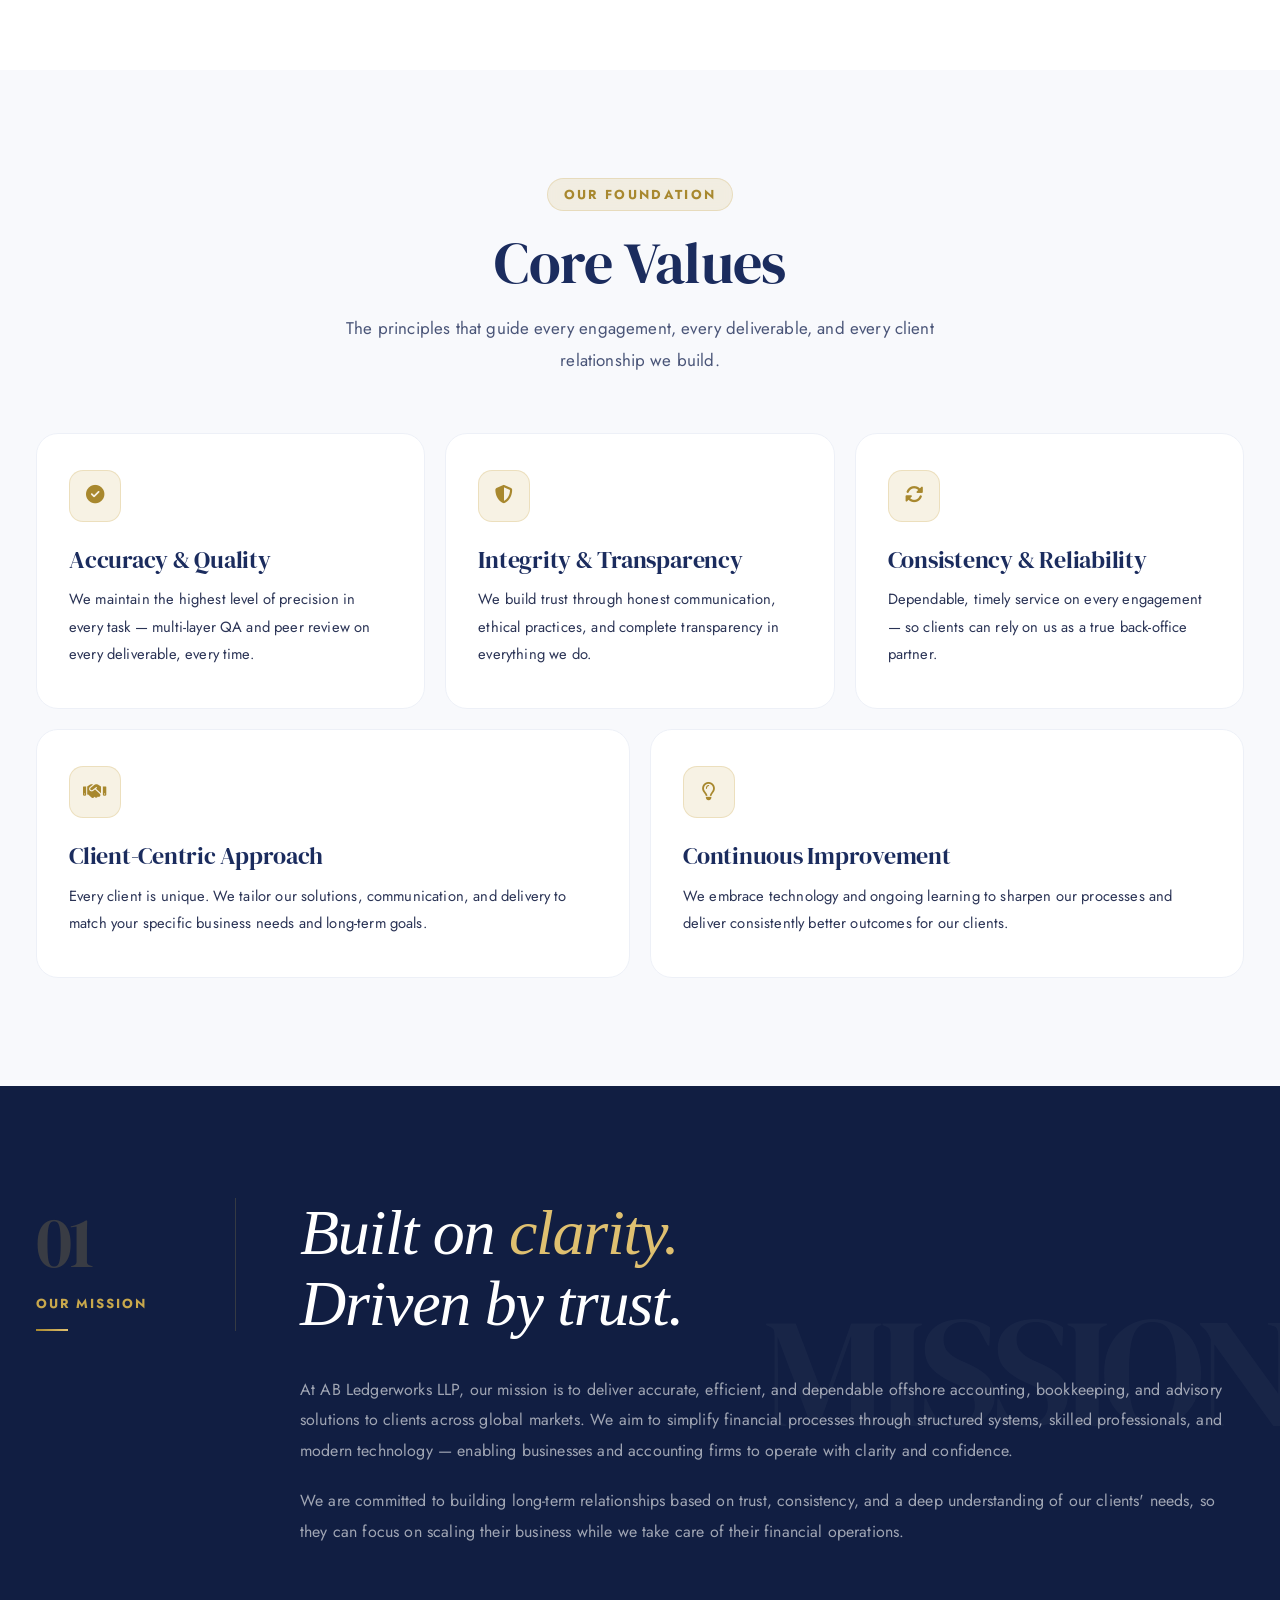
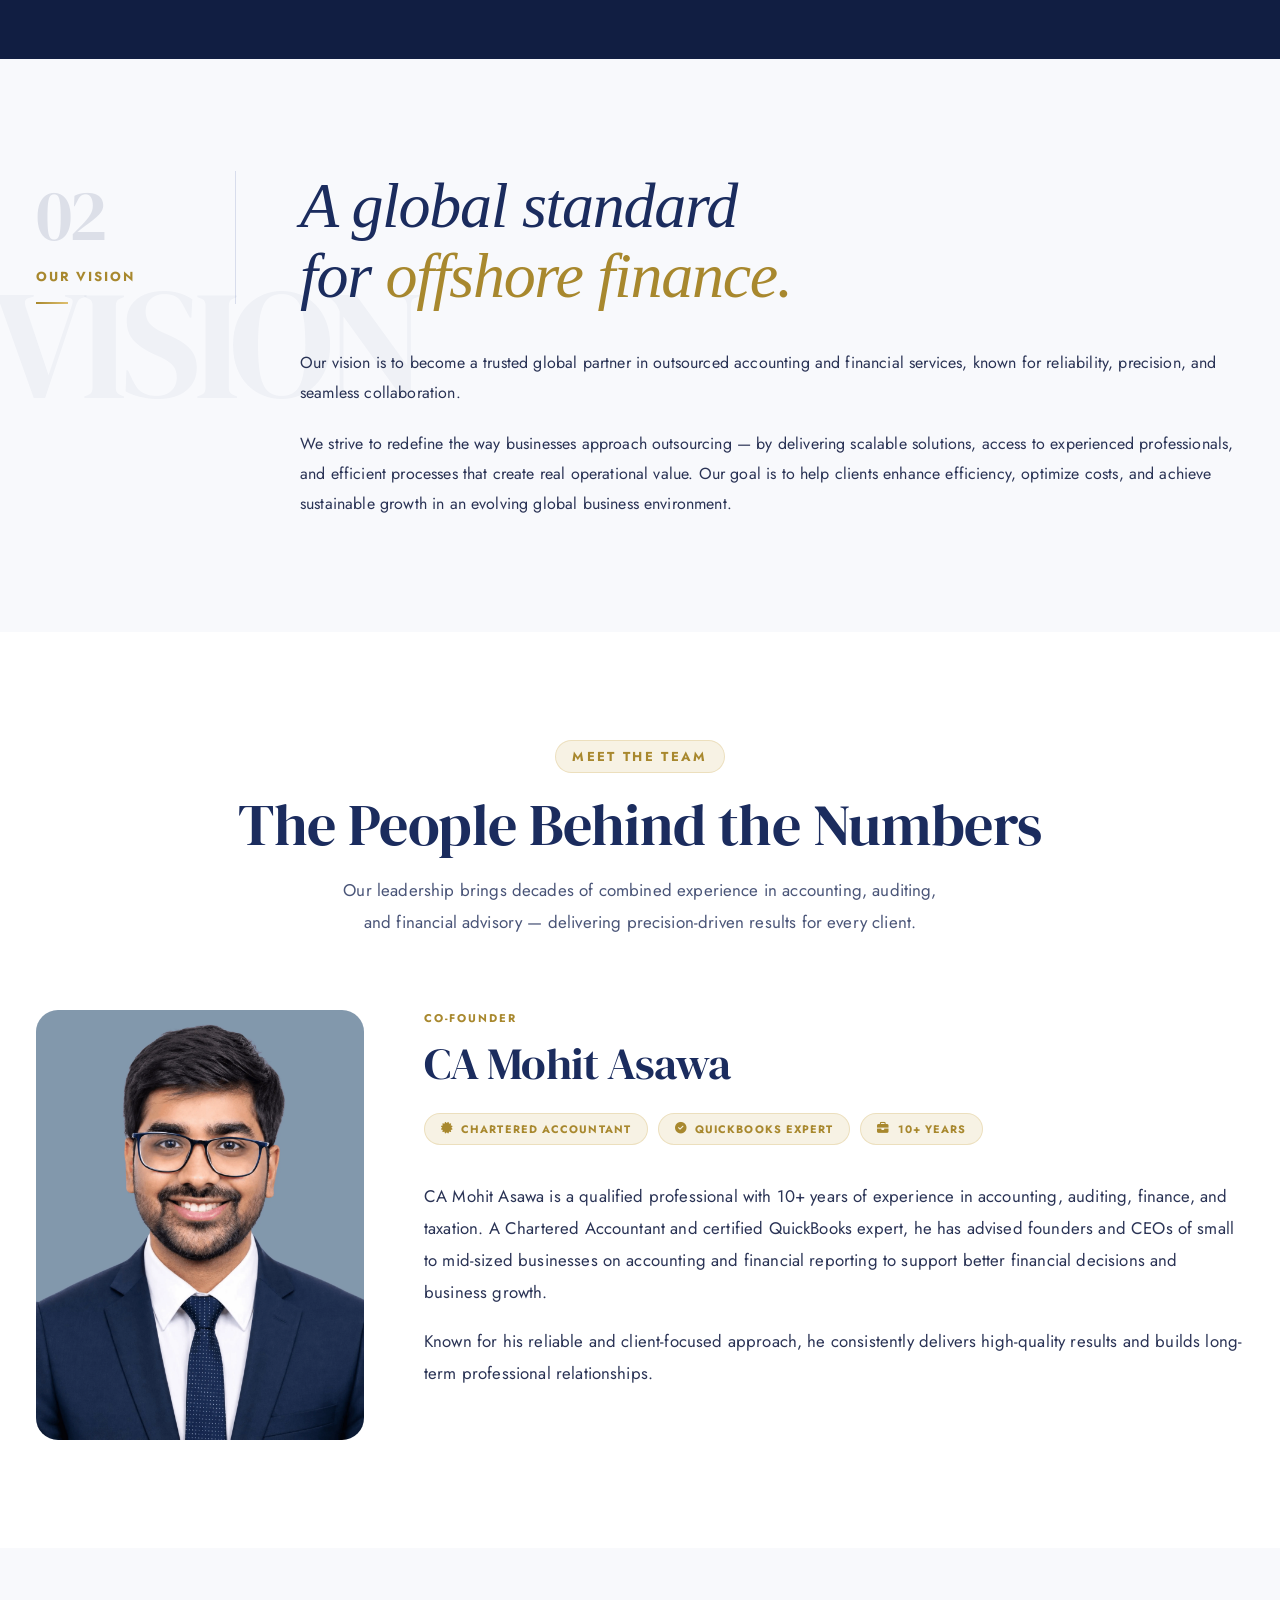
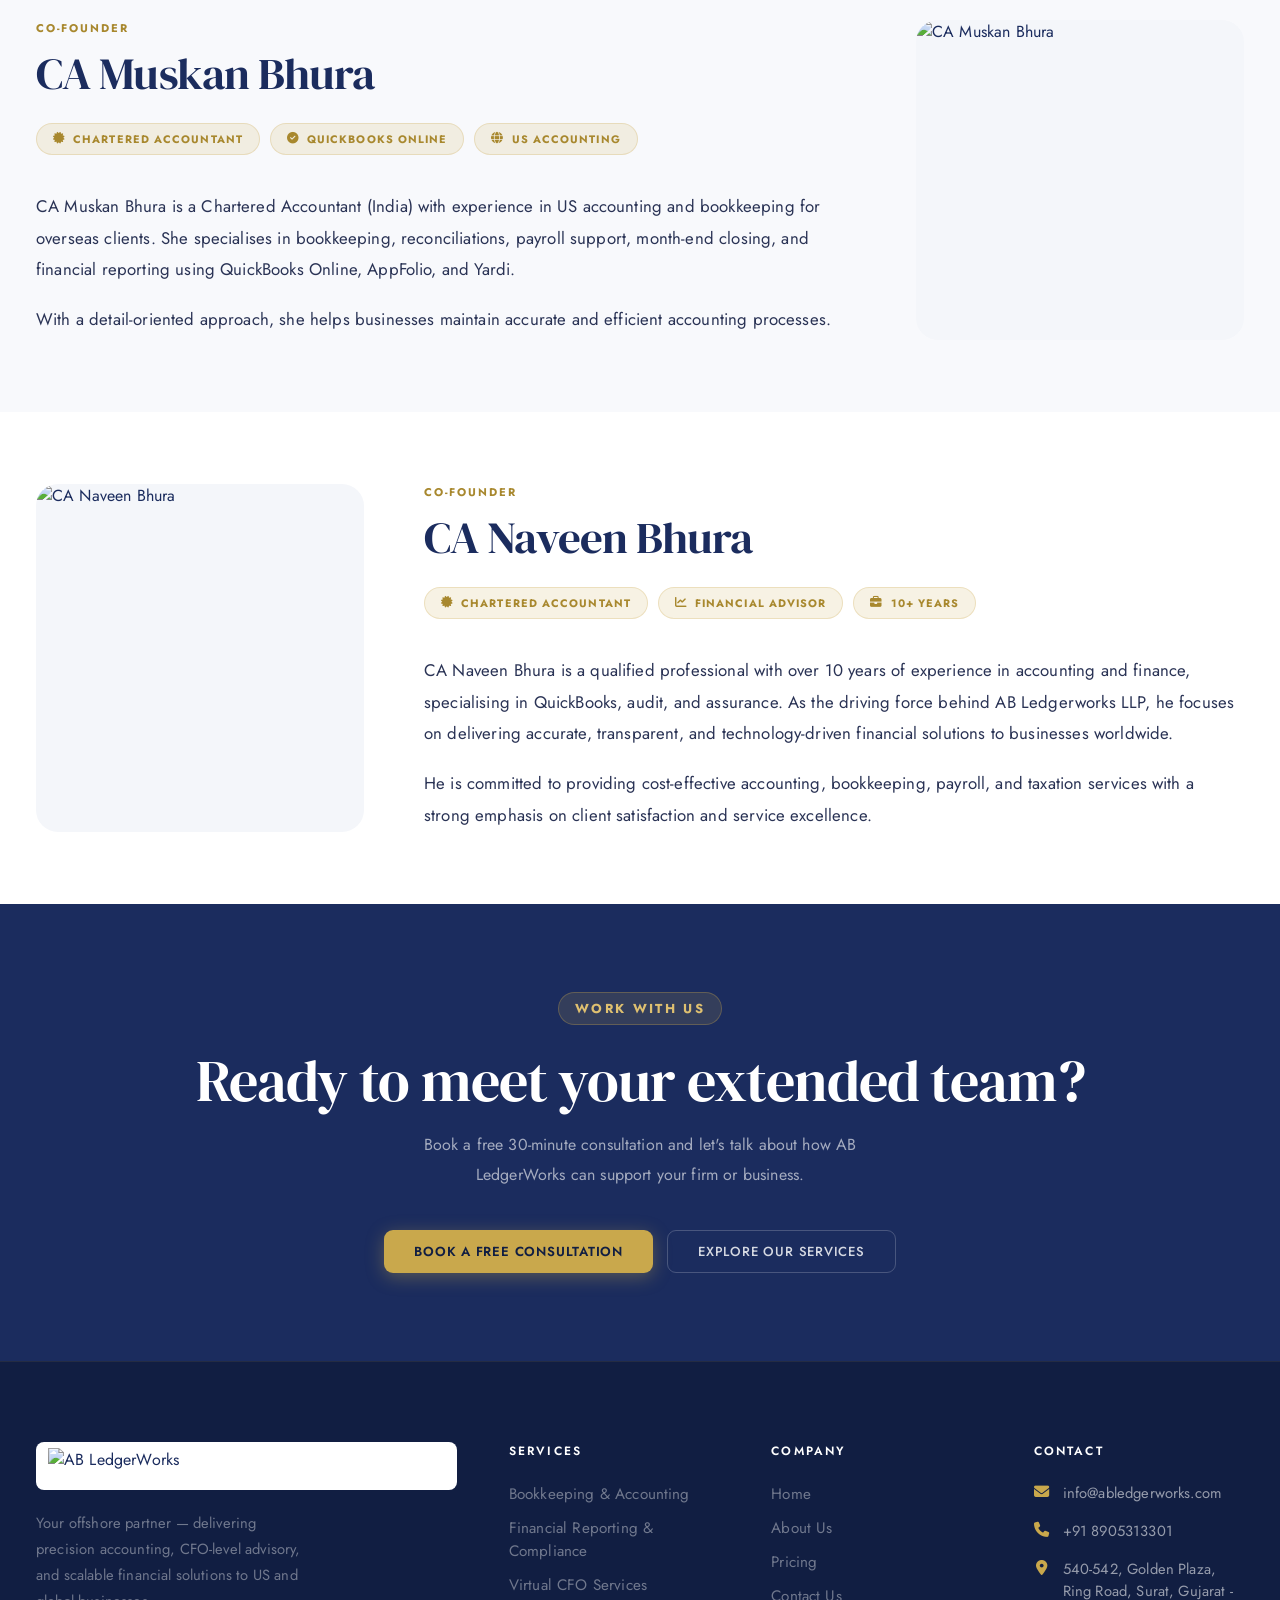
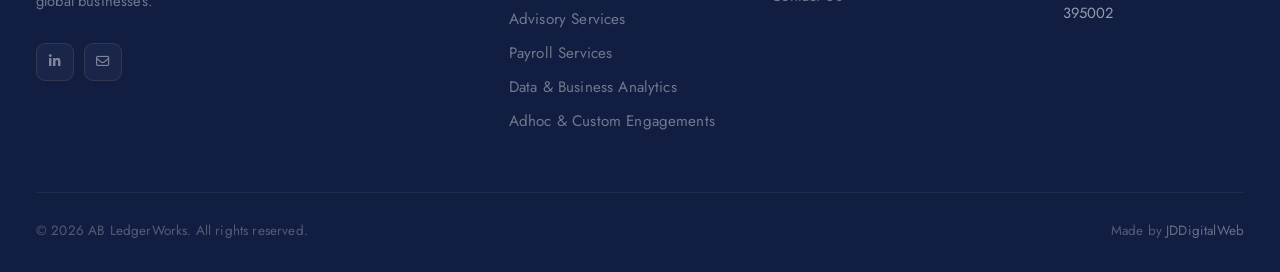
==== commit 1c680cb2: "Mobile: increase OUR MISSION/VISION label size; fix footer phone icon and description Co-Authored-By" ====
--- a/about.html
+++ b/about.html
@@ -4,6 +4,7 @@
 <meta charset="UTF-8">
 <meta name="viewport" content="width=device-width, initial-scale=1.0">
 <title>About Us — AB LedgerWorks</title>
+<link rel="icon" type="image/png" href="ab_favicon.png">
 <link href="https://fonts.googleapis.com/css2?family=DM+Serif+Display:ital@0;1&family=Jost:wght@300;400;500;600&display=swap" rel="stylesheet">
 <link rel="stylesheet" href="https://cdnjs.cloudflare.com/ajax/libs/font-awesome/6.4.0/css/all.min.css">
 <link rel="stylesheet" href="css/global.css">
@@ -246,27 +247,28 @@
 
   .team-alt-bg {
     background: var(--off-white);
-    padding: 108px 0;
+    padding: 72px 0;
   }
   .team-white-bg {
     background: var(--white);
-    padding: 108px 0;
+    padding: 72px 0;
   }
 
   /* Content wider (3fr), image narrower (2fr); flip inverts the columns */
   .team-profile {
-    display: grid; grid-template-columns: 2fr 3fr;
-    gap: 72px; align-items: center;
-  }
-  .team-profile.flip { grid-template-columns: 3fr 2fr; }
+    display: grid; grid-template-columns: 1fr 2.5fr;
+    gap: 60px; align-items: stretch;
+  }
+  .team-profile.flip { grid-template-columns: 2.5fr 1fr; }
 
   .team-profile-photo {
     border-radius: var(--radius-lg); overflow: hidden;
     background: var(--grey-50);
+    min-height: 320px;
   }
   .team-profile-photo img {
-    width: 100%; display: block;
-    aspect-ratio: 4 / 5; object-fit: cover; object-position: center center;
+    width: 100%; height: 100%; display: block;
+    object-fit: cover; object-position: center center;
   }
 
   .team-profile.flip .team-profile-photo { order: 2; }
@@ -307,9 +309,9 @@
 
   @media (max-width: 900px) {
     .team-profile,
-    .team-profile.flip { grid-template-columns: 1fr; gap: 36px; }
-    .team-profile-photo { order: 1 !important; }
-    .team-profile-photo img { aspect-ratio: 4 / 5; object-position: center top; }
+    .team-profile.flip { grid-template-columns: 1fr; gap: 36px; align-items: start; }
+    .team-profile-photo { order: 1 !important; min-height: 0; aspect-ratio: 4 / 5; }
+    .team-profile-photo img { height: auto; aspect-ratio: 4 / 5; object-position: center top; }
     .team-profile-content { order: 2 !important; }
   }
 
@@ -375,7 +377,8 @@
     .values-grid { grid-template-columns: 1fr; }
     .value-title { font-size: 1.35rem; }
     .who-title { font-size: clamp(2rem, 7vw, 2.6rem); }
-    .mv-heading { font-size: clamp(2rem, 7vw, 2.8rem); }
+    .mv-heading { font-size: clamp(2.6rem, 9vw, 3.4rem); }
+    .mv-index-label { font-size: 1.05rem; }
     #our-mission, #our-vision { overflow: hidden; }
   }
 
@@ -402,7 +405,7 @@
 
       <div class="who-text">
         <div class="section-label">Who We Are</div>
-        <h2 class="who-title">Your Extended Global Finance Team</h2>
+        <h2 class="who-title">Your Extended Global Team</h2>
         <p class="who-body">At AB Ledgerworks LLP, we provide specialized offshore accounting, bookkeeping, Virtual CFO, audit assistance, and business and financial advisory services to businesses and accounting firms across global markets — helping them streamline operations and stay focused on growth.</p>
         <p class="who-body">Our team comprises highly qualified professionals, including experienced Chartered Accountants with over 10 years of expertise in the global accounting and finance industry — serving the needs of small and medium-sized businesses, CPA firms, and accounting practice owners.</p>
         <a href="services.html" class="btn btn-primary" style="margin-top:12px;">Explore Our Services →</a>
@@ -521,7 +524,7 @@
     <!-- Mohit — photo left, content right -->
     <div class="team-profile">
       <div class="team-profile-photo">
-        <picture><source srcset="images/mohit.webp" type="image/webp"><img src="images/mohit.png" alt="CA Mohit Asawa" loading="lazy"></picture>
+        <picture><source srcset="images/mohit.webp" type="image/webp"><img src="images/mohit.webp" alt="CA Mohit Asawa" loading="lazy"></picture>
       </div>
       <div class="team-profile-content">
         <div class="team-role-label">Co-Founder</div>
@@ -532,47 +535,21 @@
           <span class="team-tag"><i class="fa-solid fa-briefcase"></i> 10+ Years</span>
         </div>
         <div class="team-bio">
-          <p>CA Mohit Asawa is a highly qualified and experienced professional with over 10 years of expertise in accounting, auditing, finance, and taxation. As a Chartered Accountant and a certified QuickBooks expert, he combines strong technical knowledge with practical business insights.</p>
-          <p>He has advised founders and CEOs of small to mid-sized companies on accounting and financial reporting, helping them make informed financial decisions and strengthen their operations.</p>
-          <p>Known for his reliability and client-centric approach, Mohit has built a strong reputation for delivering consistent, high-quality results and maintaining long-term professional relationships.</p>
-        </div>
-      </div>
-    </div>
-
-  </div>
-</section>
-
-<!-- Naveen — off-white bg, content left, photo right -->
+          <p>CA Mohit Asawa is a qualified professional with 10+ years of experience in accounting, auditing, finance, and taxation. A Chartered Accountant and certified QuickBooks expert, he has advised founders and CEOs of small to mid-sized businesses on accounting and financial reporting to support better financial decisions and business growth.</p>
+          <p>Known for his reliable and client-focused approach, he consistently delivers high-quality results and builds long-term professional relationships.</p>
+        </div>
+      </div>
+    </div>
+
+  </div>
+</section>
+
+<!-- Muskan — off-white bg, content left, photo right -->
 <div class="team-alt-bg">
   <div class="container">
     <div class="team-profile flip">
       <div class="team-profile-photo">
-        <picture><source srcset="images/mohit.webp" type="image/webp"><img src="images/mohit.png" alt="CA Naveen Bhura" loading="lazy"></picture>
-      </div>
-      <div class="team-profile-content">
-        <div class="team-role-label">Co-Founder</div>
-        <div class="team-name">CA Naveen Bhura</div>
-        <div class="team-tags">
-          <span class="team-tag"><i class="fa-solid fa-certificate"></i> Chartered Accountant</span>
-          <span class="team-tag"><i class="fa-solid fa-circle-check"></i> QuickBooks Specialist</span>
-          <span class="team-tag"><i class="fa-solid fa-briefcase"></i> 10+ Years</span>
-        </div>
-        <div class="team-bio">
-          <p>CA Naveen Bhura is a qualified professional with over a decade of experience in the accounting and finance industry. He specialises in QuickBooks and brings a strong foundation in audit and assurance.</p>
-          <p>At AB Ledgerworks LLP, Naveen's vision is to empower businesses worldwide with accurate, transparent, and technology-driven financial solutions. Under his leadership, the firm combines deep domain expertise with modern tools to deliver end-to-end accounting services aligned with each client's growth journey.</p>
-          <p>He is committed to providing cost-effective solutions across accounting, bookkeeping, payroll, and taxation, while maintaining a strong focus on client satisfaction and consistent service excellence.</p>
-        </div>
-      </div>
-    </div>
-  </div>
-</div>
-
-<!-- Muskan — white bg, photo left, content right -->
-<section class="team-white-bg">
-  <div class="container">
-    <div class="team-profile">
-      <div class="team-profile-photo">
-        <img src="images/muskan.jpg" alt="CA Muskan Bhura" loading="lazy">
+        <picture><source srcset="images/muskan.webp" type="image/webp"><img src="images/muskan.webp" alt="CA Muskan Bhura" loading="lazy"></picture>
       </div>
       <div class="team-profile-content">
         <div class="team-role-label">Co-Founder</div>
@@ -583,9 +560,32 @@
           <span class="team-tag"><i class="fa-solid fa-globe"></i> US Accounting</span>
         </div>
         <div class="team-bio">
-          <p>CA Muskan Bhura is a qualified Chartered Accountant (India) with experience in US accounting and bookkeeping for overseas clients.</p>
-          <p>At AB Ledgerworks LLP, she brings expertise in end-to-end bookkeeping, reconciliations, month-end close, payroll support, and financial reporting using platforms such as QuickBooks Online, AppFolio, and Yardi.</p>
-          <p>With a detail-oriented and reliable approach, she helps businesses maintain accurate financial records and efficient accounting processes while supporting international clients.</p>
+          <p>CA Muskan Bhura is a Chartered Accountant (India) with experience in US accounting and bookkeeping for overseas clients. She specialises in bookkeeping, reconciliations, payroll support, month-end closing, and financial reporting using QuickBooks Online, AppFolio, and Yardi.</p>
+          <p>With a detail-oriented approach, she helps businesses maintain accurate and efficient accounting processes.</p>
+        </div>
+      </div>
+    </div>
+  </div>
+</div>
+
+<!-- Naveen — white bg, photo left, content right -->
+<section class="team-white-bg">
+  <div class="container">
+    <div class="team-profile">
+      <div class="team-profile-photo">
+        <picture><source srcset="images/naveen.webp" type="image/webp"><img src="images/naveen.webp" alt="CA Naveen Bhura" loading="lazy"></picture>
+      </div>
+      <div class="team-profile-content">
+        <div class="team-role-label">Co-Founder</div>
+        <div class="team-name">CA Naveen Bhura</div>
+        <div class="team-tags">
+          <span class="team-tag"><i class="fa-solid fa-certificate"></i> Chartered Accountant</span>
+          <span class="team-tag"><i class="fa-solid fa-chart-line"></i> Financial Advisor</span>
+          <span class="team-tag"><i class="fa-solid fa-briefcase"></i> 10+ Years</span>
+        </div>
+        <div class="team-bio">
+          <p>CA Naveen Bhura is a qualified professional with over 10 years of experience in accounting and finance, specialising in QuickBooks, audit, and assurance. As the driving force behind AB Ledgerworks LLP, he focuses on delivering accurate, transparent, and technology-driven financial solutions to businesses worldwide.</p>
+          <p>He is committed to providing cost-effective accounting, bookkeeping, payroll, and taxation services with a strong emphasis on client satisfaction and service excellence.</p>
         </div>
       </div>
     </div>
--- a/css/global.css
+++ b/css/global.css
@@ -305,10 +305,11 @@
   .nav-links, .nav-cta { display: none; }
   .hamburger { display: flex; }
   .section { padding: 84px 0; }
+  nav { padding: 18px 0; }
   nav .container { padding: 0 24px; }
 }
 @media (max-width: 768px) {
-  nav { padding: 14px 0; }
+  nav { padding: 16px 0; }
   nav .container { padding: 0 20px; }
   .nav-logo-img { height: 36px; }
   .section { padding: 72px 0; }
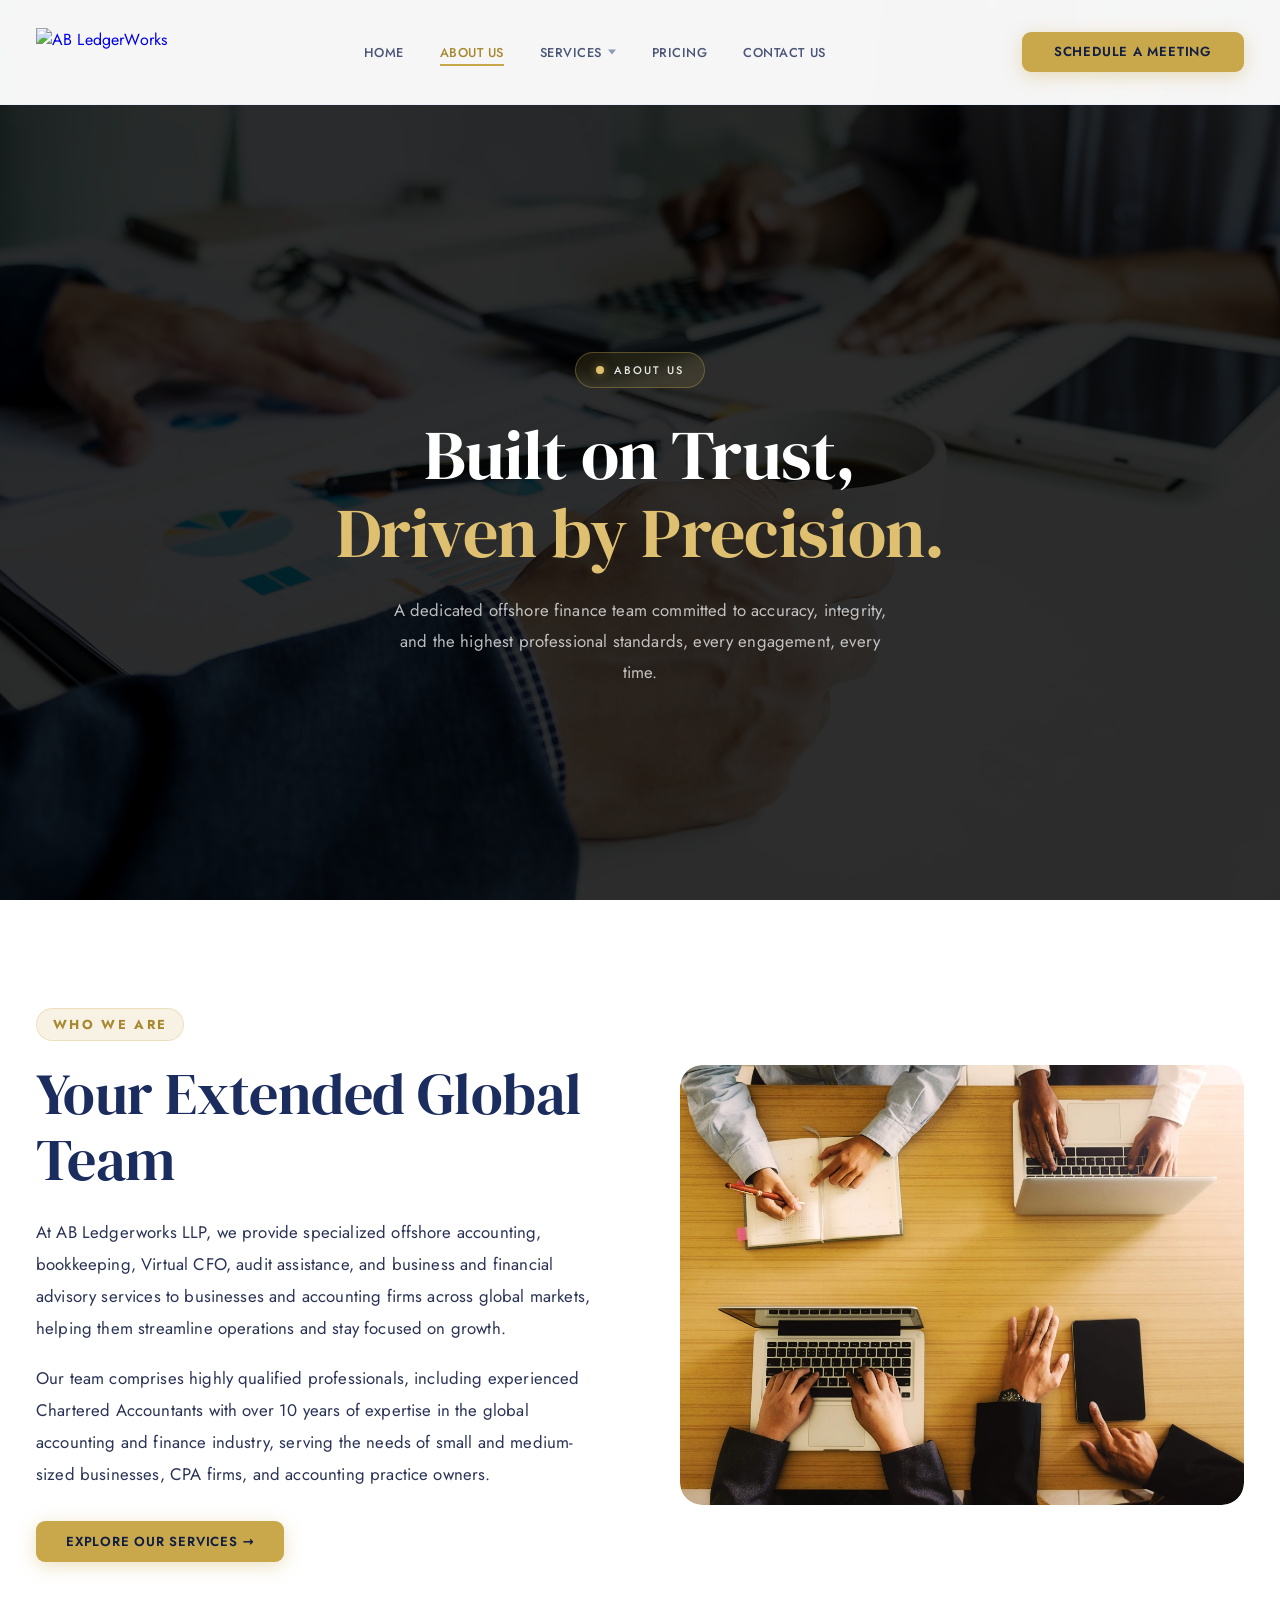
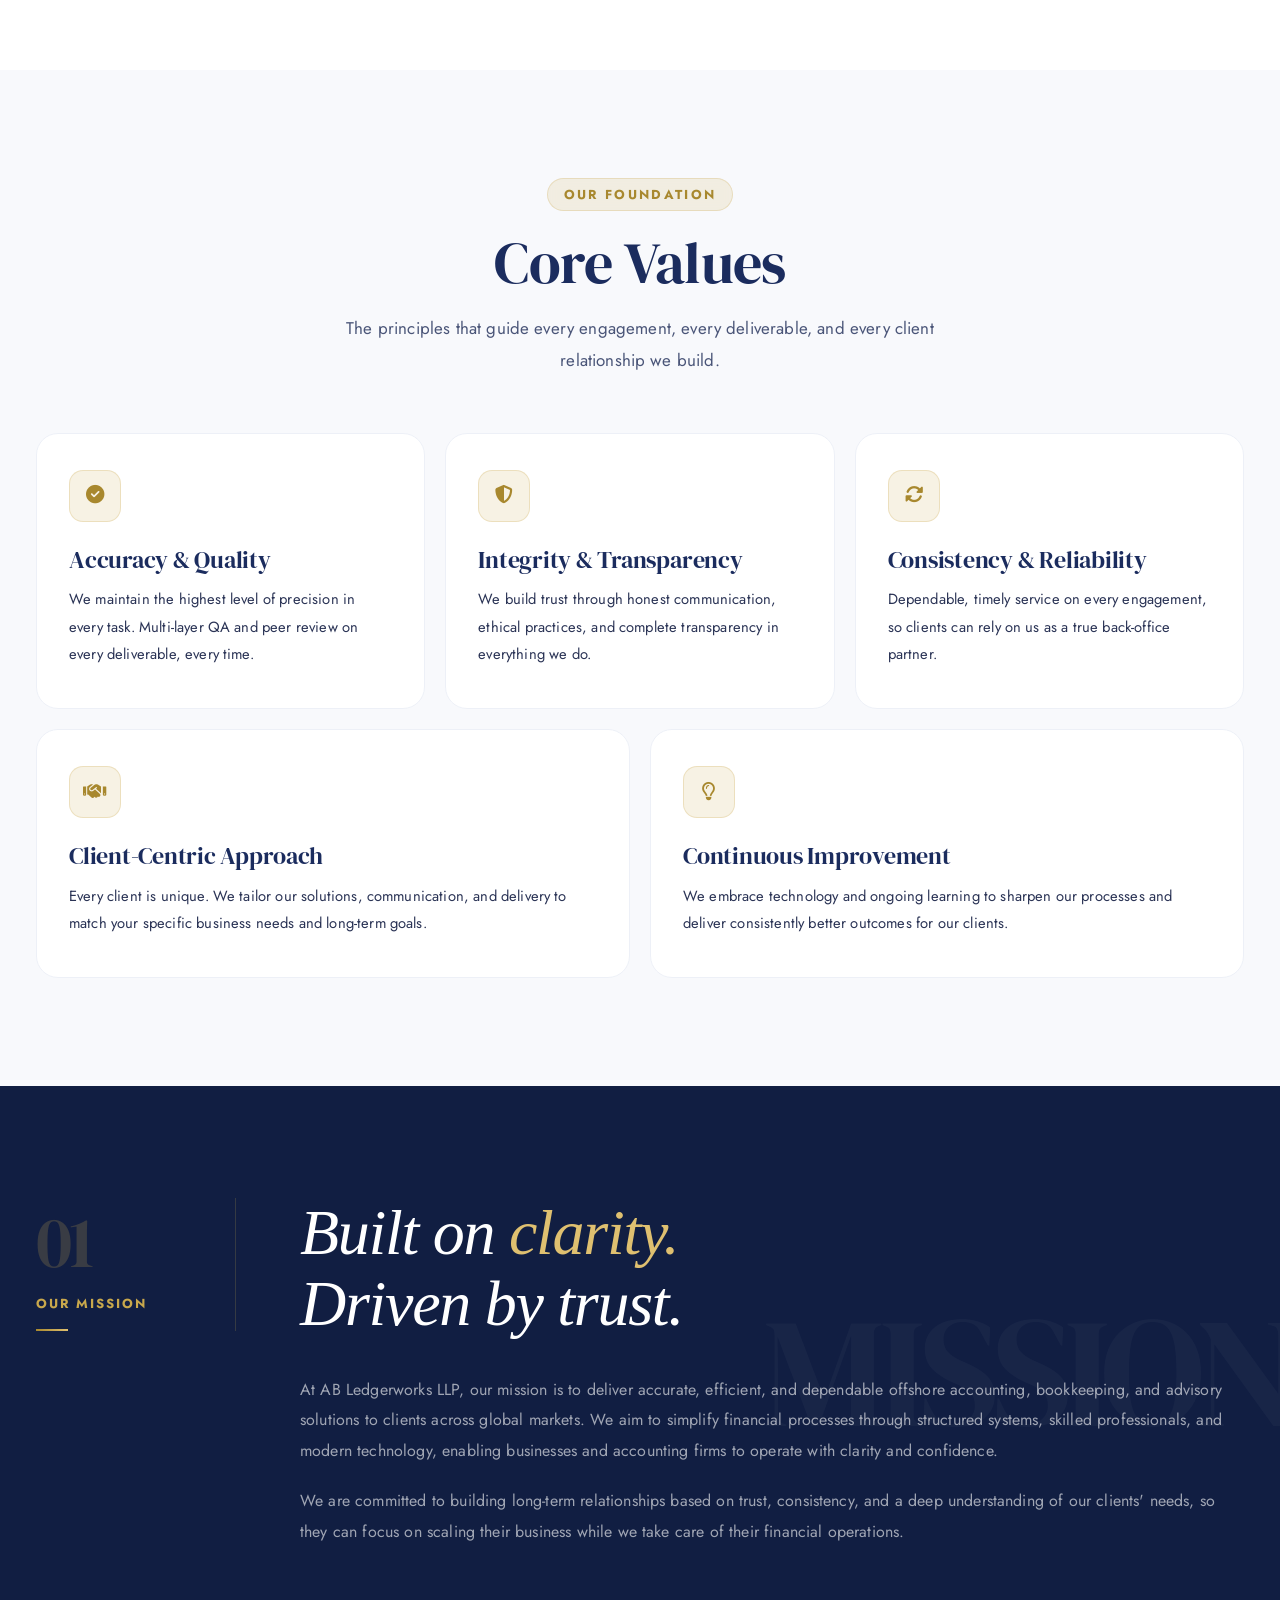
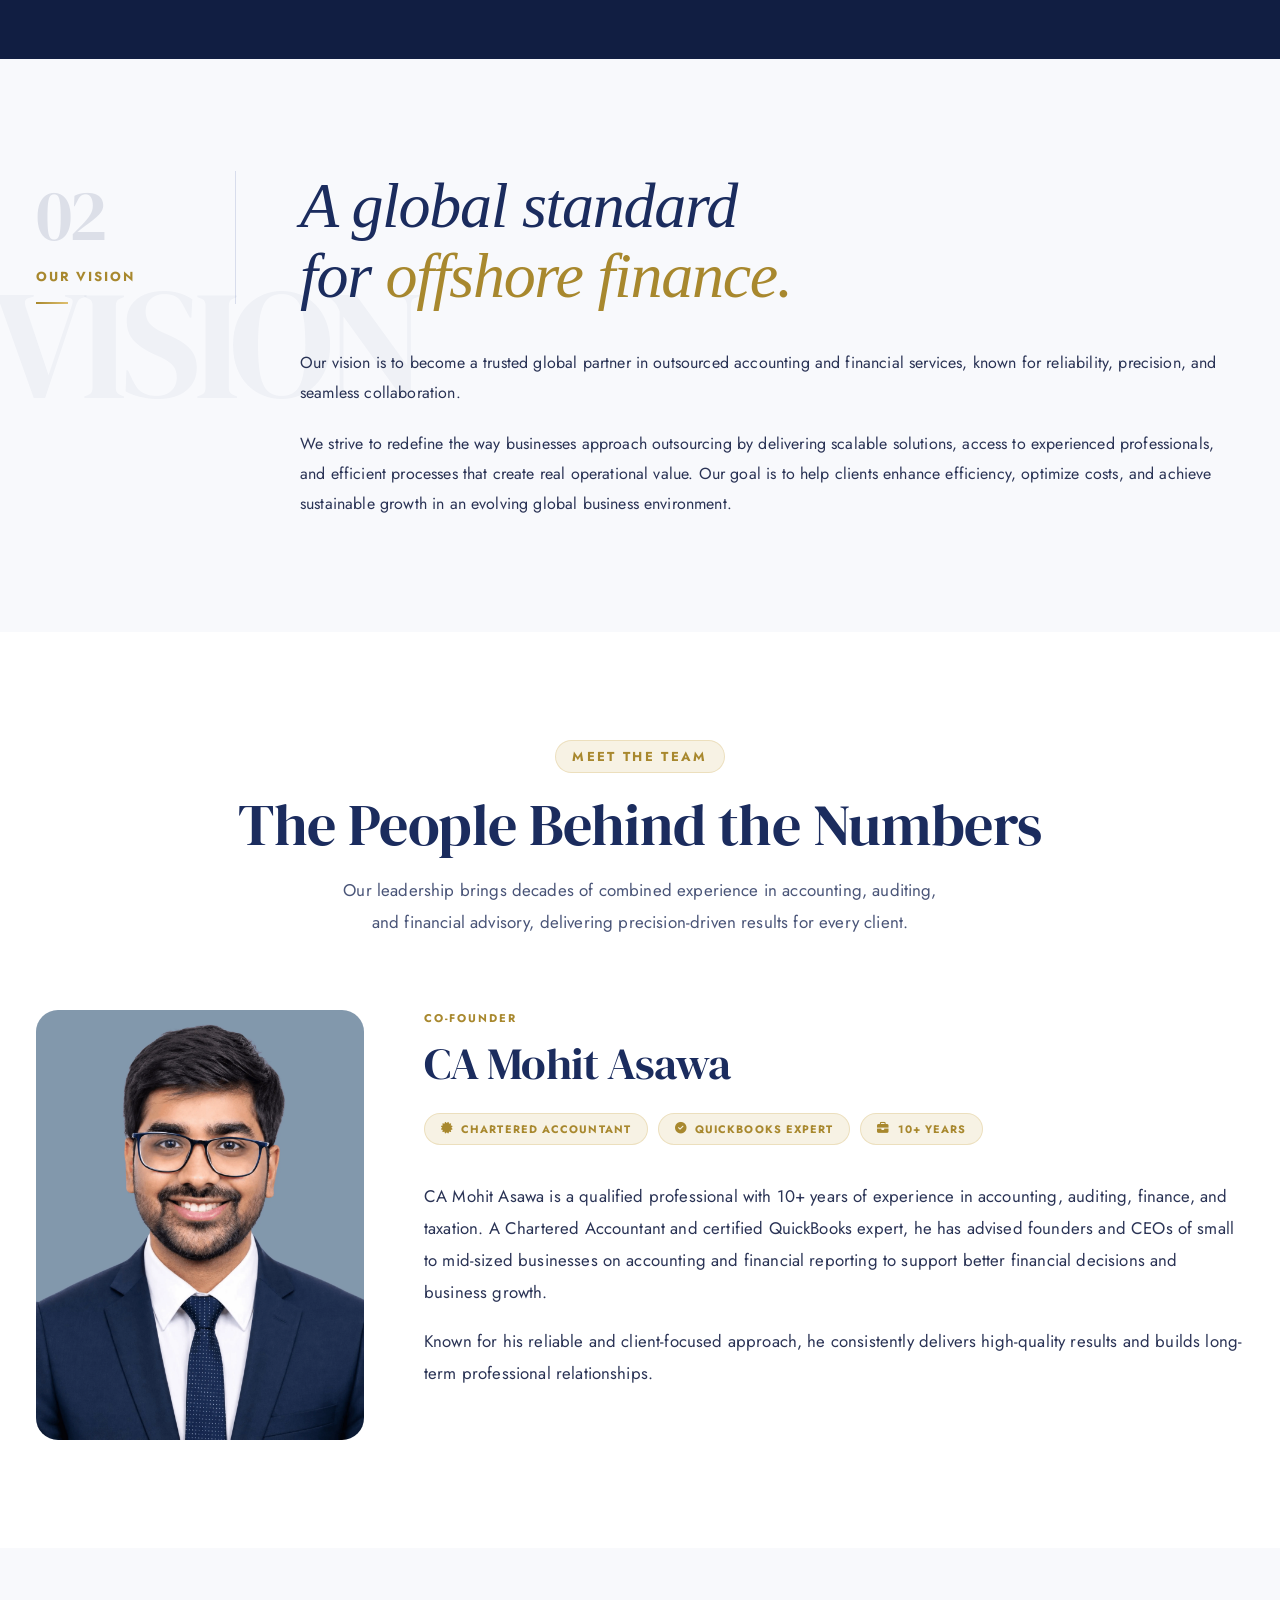
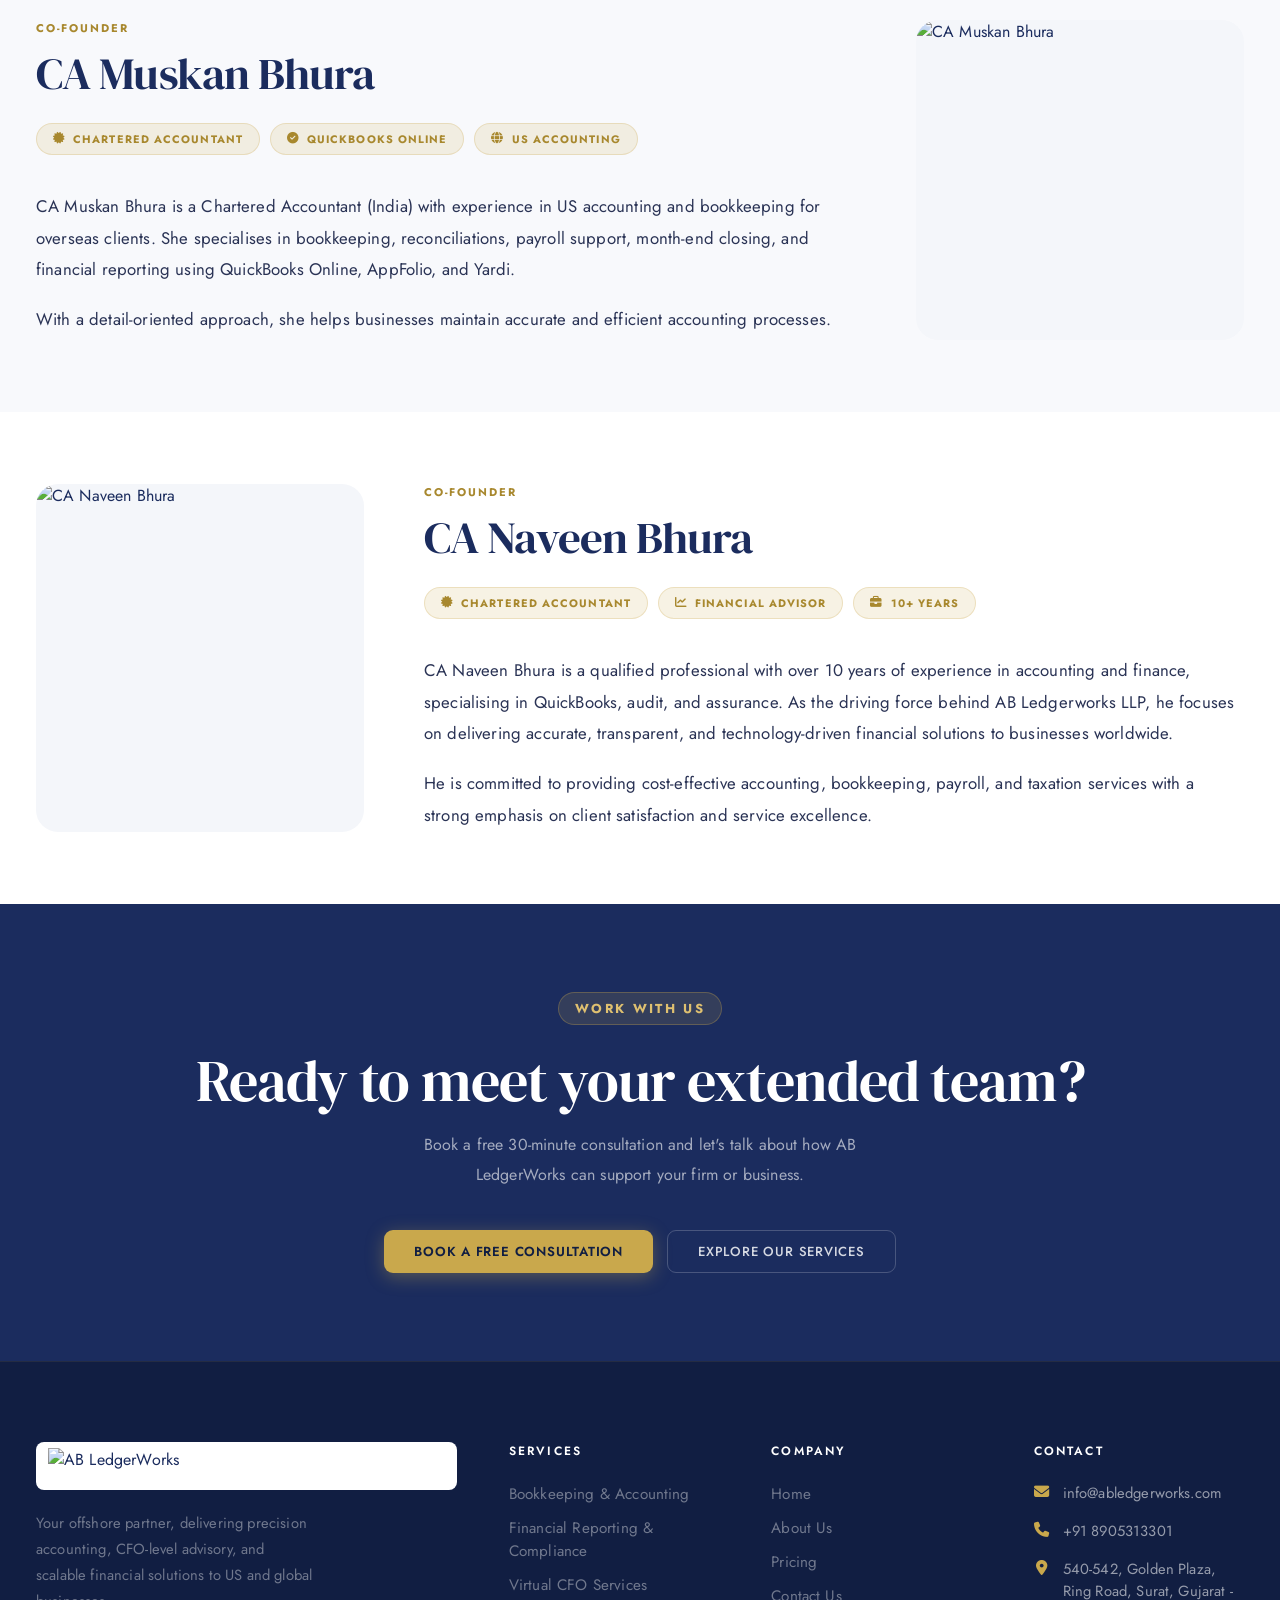
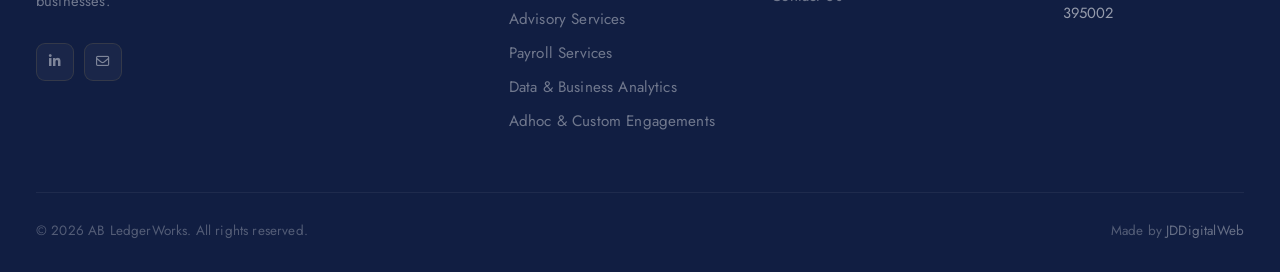
==== commit 1517a9af: "Add QuickBooks, Xero, Bill.com to tools grid; remove em dashes site-wide Co-Authored-By: Claude Sonn" ====
--- a/about.html
+++ b/about.html
@@ -3,7 +3,7 @@
 <head>
 <meta charset="UTF-8">
 <meta name="viewport" content="width=device-width, initial-scale=1.0">
-<title>About Us — AB LedgerWorks</title>
+<title>About Us | AB LedgerWorks</title>
 <link rel="icon" type="image/png" href="ab_favicon.png">
 <link href="https://fonts.googleapis.com/css2?family=DM+Serif+Display:ital@0;1&family=Jost:wght@300;400;500;600&display=swap" rel="stylesheet">
 <link rel="stylesheet" href="https://cdnjs.cloudflare.com/ajax/libs/font-awesome/6.4.0/css/all.min.css">
@@ -394,7 +394,7 @@
   <div class="container about-hero-content">
     <div class="about-hero-label hero-anim-label">About Us</div>
     <h1 class="about-hero-title hero-anim-title">Built on Trust,<br><em>Driven by Precision.</em></h1>
-    <p class="about-hero-sub hero-anim-sub">A dedicated offshore finance team committed to accuracy, integrity, and the highest professional standards — every engagement, every time.</p>
+    <p class="about-hero-sub hero-anim-sub">A dedicated offshore finance team committed to accuracy, integrity, and the highest professional standards, every engagement, every time.</p>
   </div>
 </section>
 
@@ -406,8 +406,8 @@
       <div class="who-text">
         <div class="section-label">Who We Are</div>
         <h2 class="who-title">Your Extended Global Team</h2>
-        <p class="who-body">At AB Ledgerworks LLP, we provide specialized offshore accounting, bookkeeping, Virtual CFO, audit assistance, and business and financial advisory services to businesses and accounting firms across global markets — helping them streamline operations and stay focused on growth.</p>
-        <p class="who-body">Our team comprises highly qualified professionals, including experienced Chartered Accountants with over 10 years of expertise in the global accounting and finance industry — serving the needs of small and medium-sized businesses, CPA firms, and accounting practice owners.</p>
+        <p class="who-body">At AB Ledgerworks LLP, we provide specialized offshore accounting, bookkeeping, Virtual CFO, audit assistance, and business and financial advisory services to businesses and accounting firms across global markets, helping them streamline operations and stay focused on growth.</p>
+        <p class="who-body">Our team comprises highly qualified professionals, including experienced Chartered Accountants with over 10 years of expertise in the global accounting and finance industry, serving the needs of small and medium-sized businesses, CPA firms, and accounting practice owners.</p>
         <a href="services.html" class="btn btn-primary" style="margin-top:12px;">Explore Our Services →</a>
       </div>
 
@@ -434,7 +434,7 @@
       <div class="value-card">
         <div class="value-icon-wrap"><i class="fa-solid fa-circle-check"></i></div>
         <div class="value-title">Accuracy &amp; Quality</div>
-        <p class="value-desc">We maintain the highest level of precision in every task — multi-layer QA and peer review on every deliverable, every time.</p>
+        <p class="value-desc">We maintain the highest level of precision in every task. Multi-layer QA and peer review on every deliverable, every time.</p>
       </div>
 
       <div class="value-card">
@@ -446,7 +446,7 @@
       <div class="value-card">
         <div class="value-icon-wrap"><i class="fa-solid fa-rotate"></i></div>
         <div class="value-title">Consistency &amp; Reliability</div>
-        <p class="value-desc">Dependable, timely service on every engagement — so clients can rely on us as a true back-office partner.</p>
+        <p class="value-desc">Dependable, timely service on every engagement, so clients can rely on us as a true back-office partner.</p>
       </div>
 
       <div class="value-card">
@@ -479,7 +479,7 @@
       <div class="mv-content">
         <h2 class="mv-heading">Built on <em>clarity.</em><br>Driven by trust.</h2>
         <div class="mv-body">
-          <p>At AB Ledgerworks LLP, our mission is to deliver accurate, efficient, and dependable offshore accounting, bookkeeping, and advisory solutions to clients across global markets. We aim to simplify financial processes through structured systems, skilled professionals, and modern technology — enabling businesses and accounting firms to operate with clarity and confidence.</p>
+          <p>At AB Ledgerworks LLP, our mission is to deliver accurate, efficient, and dependable offshore accounting, bookkeeping, and advisory solutions to clients across global markets. We aim to simplify financial processes through structured systems, skilled professionals, and modern technology, enabling businesses and accounting firms to operate with clarity and confidence.</p>
           <p>We are committed to building long-term relationships based on trust, consistency, and a deep understanding of our clients' needs, so they can focus on scaling their business while we take care of their financial operations.</p>
         </div>
       </div>
@@ -503,7 +503,7 @@
         <h2 class="mv-heading">A global standard<br>for <em>offshore finance.</em></h2>
         <div class="mv-body">
           <p>Our vision is to become a trusted global partner in outsourced accounting and financial services, known for reliability, precision, and seamless collaboration.</p>
-          <p>We strive to redefine the way businesses approach outsourcing — by delivering scalable solutions, access to experienced professionals, and efficient processes that create real operational value. Our goal is to help clients enhance efficiency, optimize costs, and achieve sustainable growth in an evolving global business environment.</p>
+          <p>We strive to redefine the way businesses approach outsourcing by delivering scalable solutions, access to experienced professionals, and efficient processes that create real operational value. Our goal is to help clients enhance efficiency, optimize costs, and achieve sustainable growth in an evolving global business environment.</p>
         </div>
       </div>
 
@@ -518,7 +518,7 @@
     <div class="team-header">
       <div class="section-label">Meet the Team</div>
       <h2 class="section-title" style="text-align:center;">The People Behind the Numbers</h2>
-      <p class="section-subtitle" style="margin:0 auto;">Our leadership brings decades of combined experience in accounting, auditing, and financial advisory — delivering precision-driven results for every client.</p>
+      <p class="section-subtitle" style="margin:0 auto;">Our leadership brings decades of combined experience in accounting, auditing, and financial advisory, delivering precision-driven results for every client.</p>
     </div>
 
     <!-- Mohit — photo left, content right -->
